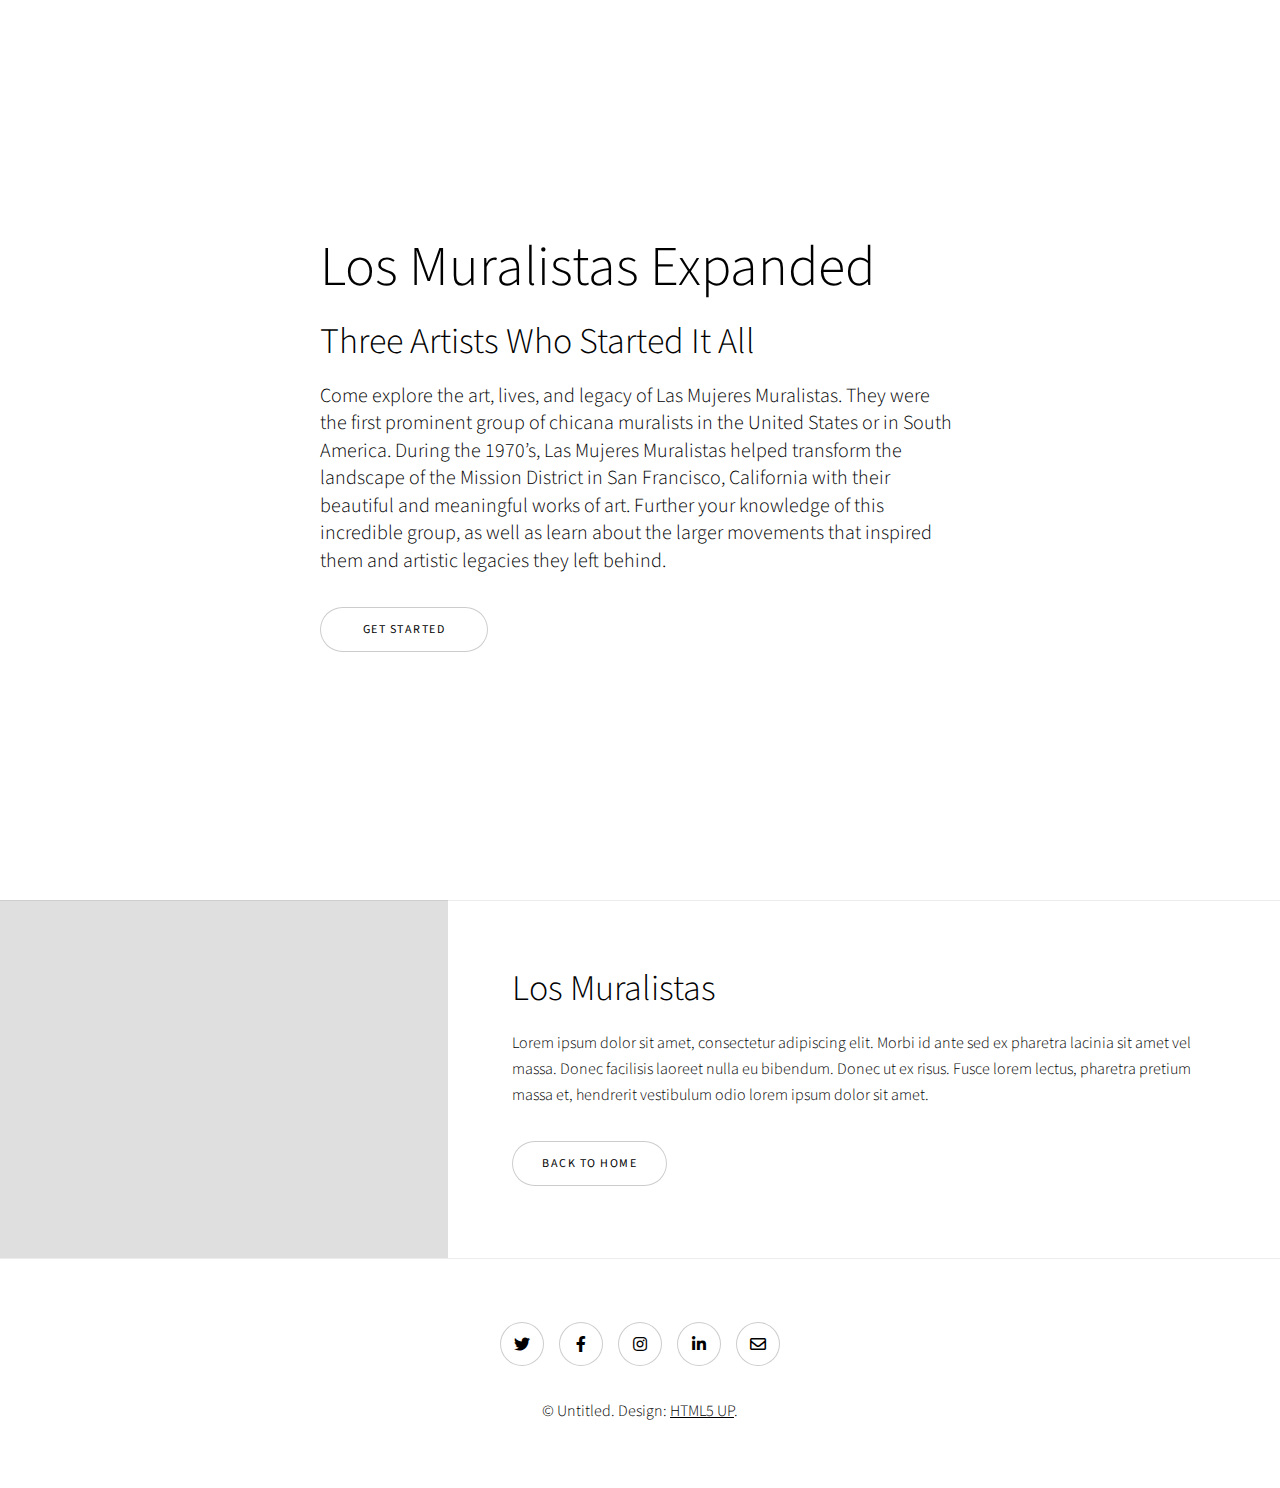
==== LosMuralistas.html @ b564db03 "Add files via upload" ====
<!DOCTYPE HTML>
<!--
	Story by HTML5 UP
	html5up.net | @ajlkn
	Free for personal and commercial use under the CCA 3.0 license (html5up.net/license)
-->
<html>
	<head>
		<title>The Forgotten Journey</title>
		<meta charset="utf-8" />
		<meta name="viewport" content="width=device-width, initial-scale=1, user-scalable=no" />
		<link rel="stylesheet" href="assets/css/main.css" />
		<noscript><link rel="stylesheet" href="assets/css/noscript.css" /></noscript>
	</head>
	<body class="is-preload">

		<!-- Wrapper -->
			<div id="wrapper" class="divided">

				<!-- One -->
					<section class="banner style1 orient-left content-align-left image-position-right fullscreen onload-image-fade-in onload-content-fade-right">
						<div class="content">
							<h1>Los Muralistas Expanded</h1>
							<h2>Three Artists Who Started It All<h2>
							<p class="major">Come  explore  the  art,  lives,  and  legacy  of  Las  Mujeres  Muralistas.  They  were  the  first  prominent  group  of  chicana  muralists  in  the  United  States  or  in  South  America.  During  the  1970’s,  Las  Mujeres  Muralistas helped  transform  the  landscape  of  the  Mission  District  in  San  Francisco,  California  with  their  beautiful  and  meaningful  works  of  art.  Further your knowledge of this incredible group, as well as learn about the larger movements that inspired them and artistic legacies they left behind.</p>
							 <!--<a href="https://html5up.net">HTML5 UP</a> and released for free under the <a href="https://html5up.net/license">Creative Commons</a>.</p> -->
							<ul class="actions stacked">
								<li><a href="#first" class="button big wide smooth-scroll-middle">Get Started</a></li>
							</ul>
						</div>
						<!-- One 
						<div class="image">
							<img src="images/Mural_1.jpg" alt="" />
						</div> -->
					</section>

				<!-- Two -->
					<section class="spotlight style1 orient-right content-align-left image-position-center onscroll-image-fade-in" id="first">
						<div class="content">
							<h2>Los Muralistas</h2>
							<p>Lorem ipsum dolor sit amet, consectetur adipiscing elit. Morbi id ante sed ex pharetra lacinia sit amet vel massa. Donec facilisis laoreet nulla eu bibendum. Donec ut ex risus. Fusce lorem lectus, pharetra pretium massa et, hendrerit vestibulum odio lorem ipsum dolor sit amet.</p>
							<ul class="actions stacked">
								<li><a href="index.html" class="button">Back to Home</a></li>
							</ul>
						</div>
						<div class="image">
							<img src="images/artists.jpg" alt="" />
						</div>
					</section>

				

				<!-- Footer -->
					<footer class="wrapper style1 align-center">
						<div class="inner">
							<ul class="icons">
								<li><a href="#" class="icon brands style2 fa-twitter"><span class="label">Twitter</span></a></li>
								<li><a href="#" class="icon brands style2 fa-facebook-f"><span class="label">Facebook</span></a></li>
								<li><a href="#" class="icon brands style2 fa-instagram"><span class="label">Instagram</span></a></li>
								<li><a href="#" class="icon brands style2 fa-linkedin-in"><span class="label">LinkedIn</span></a></li>
								<li><a href="#" class="icon style2 fa-envelope"><span class="label">Email</span></a></li>
							</ul>
							<p>&copy; Untitled. Design: <a href="https://html5up.net">HTML5 UP</a>.</p>
						</div>
					</footer>

			</div>

		<!-- Scripts -->
			<script src="assets/js/jquery.min.js"></script>
			<script src="assets/js/jquery.scrollex.min.js"></script>
			<script src="assets/js/jquery.scrolly.min.js"></script>
			<script src="assets/js/browser.min.js"></script>
			<script src="assets/js/breakpoints.min.js"></script>
			<script src="assets/js/util.js"></script>
			<script src="assets/js/main.js"></script>

	</body>
</html>
---- assets/css/main.css ----
@import url(fontawesome-all.min.css);
@import url("https://fonts.googleapis.com/css?family=Source+Sans+Pro:300,300i,400,400i");

/*
	Story by HTML5 UP
	html5up.net | @ajlkn
	Free for personal and commercial use under the CCA 3.0 license (html5up.net/license)
*/

html, body, div, span, applet, object,
iframe, h1, h2, h3, h4, h5, h6, p, blockquote,
pre, a, abbr, acronym, address, big, cite,
code, del, dfn, em, img, ins, kbd, q, s, samp,
small, strike, strong, sub, sup, tt, var, b,
u, i, center, dl, dt, dd, ol, ul, li, fieldset,
form, label, legend, table, caption, tbody,
tfoot, thead, tr, th, td, article, aside,
canvas, details, embed, figure, figcaption,
footer, header, hgroup, menu, nav, output, ruby,
section, summary, time, mark, audio, video {
	margin: 0;
	padding: 0;
	border: 0;
	font-size: 100%;
	font: inherit;
	vertical-align: baseline;}

article, aside, details, figcaption, figure,
footer, header, hgroup, menu, nav, section {
	display: block;}

body {
	line-height: 1;
}

ol, ul {
	list-style: none;
}

blockquote, q {
	quotes: none;
}

	blockquote:before, blockquote:after, q:before, q:after {
		content: '';
		content: none;
	}

table {
	border-collapse: collapse;
	border-spacing: 0;
}

body {
	-webkit-text-size-adjust: none;
}

mark {
	background-color: transparent;
	color: inherit;
}

input::-moz-focus-inner {
	border: 0;
	padding: 0;
}

input, select, textarea {
	-moz-appearance: none;
	-webkit-appearance: none;
	-ms-appearance: none;
	appearance: none;
}

/* Basic */

	@-ms-viewport {
		width: device-width;
	}

	body {
		-ms-overflow-style: scrollbar;
	}

	@media screen and (max-width: 480px) {

		html, body {
			min-width: 320px;
		}

	}

	html {
		box-sizing: border-box;
	}

	*, *:before, *:after {
		box-sizing: inherit;
	}

	body {
		background: #ffffff;
	}

		body.is-preload *, body.is-preload *:before, body.is-preload *:after {
			-moz-animation: none !important;
			-webkit-animation: none !important;
			-ms-animation: none !important;
			animation: none !important;
			-moz-transition: none !important;
			-webkit-transition: none !important;
			-ms-transition: none !important;
			transition: none !important;
		}

/* Type */

	html {
		font-size: 18pt;
	}

		@media screen and (max-width: 1680px) {

			html {
				font-size: 14pt;
			}

		}

		@media screen and (max-width: 1280px) {

			html {
				font-size: 12pt;
			}

		}

		@media screen and (max-width: 736px) {

			html {
				font-size: 11pt;
			}

		}

		@media screen and (max-width: 360px) {

			html {
				font-size: 10pt;
			}

		}

	body {
		background-color: #ffffff;
		color: #000000;
	}

	body, input, select, textarea {
		font-family: "Source Sans Pro", Helvetica, sans-serif;
		font-size: 1rem;
		font-weight: 300;
		line-height: 1.65;
	}

	a {
		-moz-transition: color 0.2s ease-in-out;
		-webkit-transition: color 0.2s ease-in-out;
		-ms-transition: color 0.2s ease-in-out;
		transition: color 0.2s ease-in-out;
		text-decoration: underline;
	}

		a:hover {
			text-decoration: none;
		}

	strong, b {
		font-weight: 400;
	}

	em, i {
		font-style: italic;
	}

	p {
		margin: 0 0 2rem 0;
	}

		p.major {
			font-size: 1.25rem;
		}

	h1, h2, h3, h4, h5, h6 {
		font-weight: 300;
		line-height: 1.375;
		letter-spacing: 0.0em;
		margin: 0 0 1rem 0;
	}

		h1 a, h2 a, h3 a, h4 a, h5 a, h6 a {
			color: inherit;
			text-decoration: none;
		}

	h1 {
		font-size: 3.5rem;
		line-height: 1.2;
	}

	h2 {
		font-size: 2.25rem;
	}

	h3 {
		font-size: 1.5rem;
	}

	h4 {
		font-size: 1.1rem;
	}

	h5 {
		font-size: 0.9rem;
	}

	h6 {
		font-size: 0.7rem;
	}

	sub {
		font-size: 0.8rem;
		position: relative;
		top: 0.5rem;
	}

	sup {
		font-size: 0.8rem;
		position: relative;
		top: -0.5rem;
	}

	blockquote {
		border-left: solid 4px;
		font-style: italic;
		margin: 0 0 2rem 0;
		padding: 0.5rem 0 0.5rem 2rem;
	}

	code {
		border-radius: 4px;
		font-family: "Courier New", monospace;
		font-size: 0.9em;
		margin: 0 0.25rem;
		padding: 0.25rem 0.325rem;
	}

	pre {
		-webkit-overflow-scrolling: touch;
		font-family: "Courier New", monospace;
		font-size: 0.9em;
		margin: 0 0 2rem 0;
	}

		pre code {
			display: block;
			line-height: 1.5;
			padding: 0.75rem 1rem;
			overflow-x: auto;
		}

	hr {
		border: 0;
		border-bottom: solid 1px;
		margin: 2.5rem 0;
	}

		hr.major {
			margin: 3.5rem 0;
		}

	.align-left {
		text-align: left;
	}

	.align-center {
		text-align: center;
	}

	.align-right {
		text-align: right;
	}

	@media screen and (max-width: 736px) {

		p.major {
			font-size: 1.1rem;
		}

		h1 {
			font-size: 2.5rem;
		}

		h2 {
			font-size: 2rem;
		}

		h3 {
			font-size: 1.25rem;
		}

		h4 {
			font-size: 1rem;
		}

	}

	input, select, textarea {
		color: #000000;
	}

	a {
		color: #000000;
	}

		a:hover {
			color: #47D3E5;
		}

	strong, b {
		color: #000000;
	}

	h1, h2, h3, h4, h5, h6 {
		color: #000000;
	}

	blockquote {
		border-left-color: rgba(0, 0, 0, 0.2);
	}

	code {
		background: rgba(0, 0, 0, 0.05);
		border-color: rgba(0, 0, 0, 0.2);
	}

	hr {
		border-bottom-color: rgba(0, 0, 0, 0.2);
	}

/* Row */

	.row {
		display: flex;
		flex-wrap: wrap;
		box-sizing: border-box;
		align-items: stretch;
	}

		.row > * {
			box-sizing: border-box;
		}

		.row.gtr-uniform > * > :last-child {
			margin-bottom: 0;
		}

		.row.aln-left {
			justify-content: flex-start;
		}

		.row.aln-center {
			justify-content: center;
		}

		.row.aln-right {
			justify-content: flex-end;
		}

		.row.aln-top {
			align-items: flex-start;
		}

		.row.aln-middle {
			align-items: center;
		}

		.row.aln-bottom {
			align-items: flex-end;
		}

		.row > .imp {
			order: -1;
		}

		.row > .col-1 {
			width: 8.33333%;
		}

		.row > .off-1 {
			margin-left: 8.33333%;
		}

		.row > .col-2 {
			width: 16.66667%;
		}

		.row > .off-2 {
			margin-left: 16.66667%;
		}

		.row > .col-3 {
			width: 25%;
		}

		.row > .off-3 {
			margin-left: 25%;
		}

		.row > .col-4 {
			width: 33.33333%;
		}

		.row > .off-4 {
			margin-left: 33.33333%;
		}

		.row > .col-5 {
			width: 41.66667%;
		}

		.row > .off-5 {
			margin-left: 41.66667%;
		}

		.row > .col-6 {
			width: 50%;
		}

		.row > .off-6 {
			margin-left: 50%;
		}

		.row > .col-7 {
			width: 58.33333%;
		}

		.row > .off-7 {
			margin-left: 58.33333%;
		}

		.row > .col-8 {
			width: 66.66667%;
		}

		.row > .off-8 {
			margin-left: 66.66667%;
		}

		.row > .col-9 {
			width: 75%;
		}

		.row > .off-9 {
			margin-left: 75%;
		}

		.row > .col-10 {
			width: 83.33333%;
		}

		.row > .off-10 {
			margin-left: 83.33333%;
		}

		.row > .col-11 {
			width: 91.66667%;
		}

		.row > .off-11 {
			margin-left: 91.66667%;
		}

		.row > .col-12 {
			width: 100%;
		}

		.row > .off-12 {
			margin-left: 100%;
		}

		.row.gtr-0 {
			margin-top: 0;
			margin-left: 0rem;
		}

			.row.gtr-0 > * {
				padding: 0 0 0 0rem;
			}

			.row.gtr-0.gtr-uniform {
				margin-top: 0rem;
			}

				.row.gtr-0.gtr-uniform > * {
					padding-top: 0rem;
				}

		.row.gtr-25 {
			margin-top: 0;
			margin-left: -0.5rem;
		}

			.row.gtr-25 > * {
				padding: 0 0 0 0.5rem;
			}

			.row.gtr-25.gtr-uniform {
				margin-top: -0.5rem;
			}

				.row.gtr-25.gtr-uniform > * {
					padding-top: 0.5rem;
				}

		.row.gtr-50 {
			margin-top: 0;
			margin-left: -1rem;
		}

			.row.gtr-50 > * {
				padding: 0 0 0 1rem;
			}

			.row.gtr-50.gtr-uniform {
				margin-top: -1rem;
			}

				.row.gtr-50.gtr-uniform > * {
					padding-top: 1rem;
				}

		.row {
			margin-top: 0;
			margin-left: -2rem;
		}

			.row > * {
				padding: 0 0 0 2rem;
			}

			.row.gtr-uniform {
				margin-top: -2rem;
			}

				.row.gtr-uniform > * {
					padding-top: 2rem;
				}

		.row.gtr-150 {
			margin-top: 0;
			margin-left: -3rem;
		}

			.row.gtr-150 > * {
				padding: 0 0 0 3rem;
			}

			.row.gtr-150.gtr-uniform {
				margin-top: -3rem;
			}

				.row.gtr-150.gtr-uniform > * {
					padding-top: 3rem;
				}

		.row.gtr-200 {
			margin-top: 0;
			margin-left: -4rem;
		}

			.row.gtr-200 > * {
				padding: 0 0 0 4rem;
			}

			.row.gtr-200.gtr-uniform {
				margin-top: -4rem;
			}

				.row.gtr-200.gtr-uniform > * {
					padding-top: 4rem;
				}

		@media screen and (max-width: 1680px) {

			.row {
				display: flex;
				flex-wrap: wrap;
				box-sizing: border-box;
				align-items: stretch;
			}

				.row > * {
					box-sizing: border-box;
				}

				.row.gtr-uniform > * > :last-child {
					margin-bottom: 0;
				}

				.row.aln-left {
					justify-content: flex-start;
				}

				.row.aln-center {
					justify-content: center;
				}

				.row.aln-right {
					justify-content: flex-end;
				}

				.row.aln-top {
					align-items: flex-start;
				}

				.row.aln-middle {
					align-items: center;
				}

				.row.aln-bottom {
					align-items: flex-end;
				}

				.row > .imp-xlarge {
					order: -1;
				}

				.row > .col-1-xlarge {
					width: 8.33333%;
				}

				.row > .off-1-xlarge {
					margin-left: 8.33333%;
				}

				.row > .col-2-xlarge {
					width: 16.66667%;
				}

				.row > .off-2-xlarge {
					margin-left: 16.66667%;
				}

				.row > .col-3-xlarge {
					width: 25%;
				}

				.row > .off-3-xlarge {
					margin-left: 25%;
				}

				.row > .col-4-xlarge {
					width: 33.33333%;
				}

				.row > .off-4-xlarge {
					margin-left: 33.33333%;
				}

				.row > .col-5-xlarge {
					width: 41.66667%;
				}

				.row > .off-5-xlarge {
					margin-left: 41.66667%;
				}

				.row > .col-6-xlarge {
					width: 50%;
				}

				.row > .off-6-xlarge {
					margin-left: 50%;
				}

				.row > .col-7-xlarge {
					width: 58.33333%;
				}

				.row > .off-7-xlarge {
					margin-left: 58.33333%;
				}

				.row > .col-8-xlarge {
					width: 66.66667%;
				}

				.row > .off-8-xlarge {
					margin-left: 66.66667%;
				}

				.row > .col-9-xlarge {
					width: 75%;
				}

				.row > .off-9-xlarge {
					margin-left: 75%;
				}

				.row > .col-10-xlarge {
					width: 83.33333%;
				}

				.row > .off-10-xlarge {
					margin-left: 83.33333%;
				}

				.row > .col-11-xlarge {
					width: 91.66667%;
				}

				.row > .off-11-xlarge {
					margin-left: 91.66667%;
				}

				.row > .col-12-xlarge {
					width: 100%;
				}

				.row > .off-12-xlarge {
					margin-left: 100%;
				}

				.row.gtr-0 {
					margin-top: 0;
					margin-left: 0rem;
				}

					.row.gtr-0 > * {
						padding: 0 0 0 0rem;
					}

					.row.gtr-0.gtr-uniform {
						margin-top: 0rem;
					}

						.row.gtr-0.gtr-uniform > * {
							padding-top: 0rem;
						}

				.row.gtr-25 {
					margin-top: 0;
					margin-left: -0.5rem;
				}

					.row.gtr-25 > * {
						padding: 0 0 0 0.5rem;
					}

					.row.gtr-25.gtr-uniform {
						margin-top: -0.5rem;
					}

						.row.gtr-25.gtr-uniform > * {
							padding-top: 0.5rem;
						}

				.row.gtr-50 {
					margin-top: 0;
					margin-left: -1rem;
				}

					.row.gtr-50 > * {
						padding: 0 0 0 1rem;
					}

					.row.gtr-50.gtr-uniform {
						margin-top: -1rem;
					}

						.row.gtr-50.gtr-uniform > * {
							padding-top: 1rem;
						}

				.row {
					margin-top: 0;
					margin-left: -2rem;
				}

					.row > * {
						padding: 0 0 0 2rem;
					}

					.row.gtr-uniform {
						margin-top: -2rem;
					}

						.row.gtr-uniform > * {
							padding-top: 2rem;
						}

				.row.gtr-150 {
					margin-top: 0;
					margin-left: -3rem;
				}

					.row.gtr-150 > * {
						padding: 0 0 0 3rem;
					}

					.row.gtr-150.gtr-uniform {
						margin-top: -3rem;
					}

						.row.gtr-150.gtr-uniform > * {
							padding-top: 3rem;
						}

				.row.gtr-200 {
					margin-top: 0;
					margin-left: -4rem;
				}

					.row.gtr-200 > * {
						padding: 0 0 0 4rem;
					}

					.row.gtr-200.gtr-uniform {
						margin-top: -4rem;
					}

						.row.gtr-200.gtr-uniform > * {
							padding-top: 4rem;
						}

		}

		@media screen and (max-width: 1280px) {

			.row {
				display: flex;
				flex-wrap: wrap;
				box-sizing: border-box;
				align-items: stretch;
			}

				.row > * {
					box-sizing: border-box;
				}

				.row.gtr-uniform > * > :last-child {
					margin-bottom: 0;
				}

				.row.aln-left {
					justify-content: flex-start;
				}

				.row.aln-center {
					justify-content: center;
				}

				.row.aln-right {
					justify-content: flex-end;
				}

				.row.aln-top {
					align-items: flex-start;
				}

				.row.aln-middle {
					align-items: center;
				}

				.row.aln-bottom {
					align-items: flex-end;
				}

				.row > .imp-large {
					order: -1;
				}

				.row > .col-1-large {
					width: 8.33333%;
				}

				.row > .off-1-large {
					margin-left: 8.33333%;
				}

				.row > .col-2-large {
					width: 16.66667%;
				}

				.row > .off-2-large {
					margin-left: 16.66667%;
				}

				.row > .col-3-large {
					width: 25%;
				}

				.row > .off-3-large {
					margin-left: 25%;
				}

				.row > .col-4-large {
					width: 33.33333%;
				}

				.row > .off-4-large {
					margin-left: 33.33333%;
				}

				.row > .col-5-large {
					width: 41.66667%;
				}

				.row > .off-5-large {
					margin-left: 41.66667%;
				}

				.row > .col-6-large {
					width: 50%;
				}

				.row > .off-6-large {
					margin-left: 50%;
				}

				.row > .col-7-large {
					width: 58.33333%;
				}

				.row > .off-7-large {
					margin-left: 58.33333%;
				}

				.row > .col-8-large {
					width: 66.66667%;
				}

				.row > .off-8-large {
					margin-left: 66.66667%;
				}

				.row > .col-9-large {
					width: 75%;
				}

				.row > .off-9-large {
					margin-left: 75%;
				}

				.row > .col-10-large {
					width: 83.33333%;
				}

				.row > .off-10-large {
					margin-left: 83.33333%;
				}

				.row > .col-11-large {
					width: 91.66667%;
				}

				.row > .off-11-large {
					margin-left: 91.66667%;
				}

				.row > .col-12-large {
					width: 100%;
				}

				.row > .off-12-large {
					margin-left: 100%;
				}

				.row.gtr-0 {
					margin-top: 0;
					margin-left: 0rem;
				}

					.row.gtr-0 > * {
						padding: 0 0 0 0rem;
					}

					.row.gtr-0.gtr-uniform {
						margin-top: 0rem;
					}

						.row.gtr-0.gtr-uniform > * {
							padding-top: 0rem;
						}

				.row.gtr-25 {
					margin-top: 0;
					margin-left: -0.5rem;
				}

					.row.gtr-25 > * {
						padding: 0 0 0 0.5rem;
					}

					.row.gtr-25.gtr-uniform {
						margin-top: -0.5rem;
					}

						.row.gtr-25.gtr-uniform > * {
							padding-top: 0.5rem;
						}

				.row.gtr-50 {
					margin-top: 0;
					margin-left: -1rem;
				}

					.row.gtr-50 > * {
						padding: 0 0 0 1rem;
					}

					.row.gtr-50.gtr-uniform {
						margin-top: -1rem;
					}

						.row.gtr-50.gtr-uniform > * {
							padding-top: 1rem;
						}

				.row {
					margin-top: 0;
					margin-left: -2rem;
				}

					.row > * {
						padding: 0 0 0 2rem;
					}

					.row.gtr-uniform {
						margin-top: -2rem;
					}

						.row.gtr-uniform > * {
							padding-top: 2rem;
						}

				.row.gtr-150 {
					margin-top: 0;
					margin-left: -3rem;
				}

					.row.gtr-150 > * {
						padding: 0 0 0 3rem;
					}

					.row.gtr-150.gtr-uniform {
						margin-top: -3rem;
					}

						.row.gtr-150.gtr-uniform > * {
							padding-top: 3rem;
						}

				.row.gtr-200 {
					margin-top: 0;
					margin-left: -4rem;
				}

					.row.gtr-200 > * {
						padding: 0 0 0 4rem;
					}

					.row.gtr-200.gtr-uniform {
						margin-top: -4rem;
					}

						.row.gtr-200.gtr-uniform > * {
							padding-top: 4rem;
						}

		}

		@media screen and (max-width: 980px) {

			.row {
				display: flex;
				flex-wrap: wrap;
				box-sizing: border-box;
				align-items: stretch;
			}

				.row > * {
					box-sizing: border-box;
				}

				.row.gtr-uniform > * > :last-child {
					margin-bottom: 0;
				}

				.row.aln-left {
					justify-content: flex-start;
				}

				.row.aln-center {
					justify-content: center;
				}

				.row.aln-right {
					justify-content: flex-end;
				}

				.row.aln-top {
					align-items: flex-start;
				}

				.row.aln-middle {
					align-items: center;
				}

				.row.aln-bottom {
					align-items: flex-end;
				}

				.row > .imp-medium {
					order: -1;
				}

				.row > .col-1-medium {
					width: 8.33333%;
				}

				.row > .off-1-medium {
					margin-left: 8.33333%;
				}

				.row > .col-2-medium {
					width: 16.66667%;
				}

				.row > .off-2-medium {
					margin-left: 16.66667%;
				}

				.row > .col-3-medium {
					width: 25%;
				}

				.row > .off-3-medium {
					margin-left: 25%;
				}

				.row > .col-4-medium {
					width: 33.33333%;
				}

				.row > .off-4-medium {
					margin-left: 33.33333%;
				}

				.row > .col-5-medium {
					width: 41.66667%;
				}

				.row > .off-5-medium {
					margin-left: 41.66667%;
				}

				.row > .col-6-medium {
					width: 50%;
				}

				.row > .off-6-medium {
					margin-left: 50%;
				}

				.row > .col-7-medium {
					width: 58.33333%;
				}

				.row > .off-7-medium {
					margin-left: 58.33333%;
				}

				.row > .col-8-medium {
					width: 66.66667%;
				}

				.row > .off-8-medium {
					margin-left: 66.66667%;
				}

				.row > .col-9-medium {
					width: 75%;
				}

				.row > .off-9-medium {
					margin-left: 75%;
				}

				.row > .col-10-medium {
					width: 83.33333%;
				}

				.row > .off-10-medium {
					margin-left: 83.33333%;
				}

				.row > .col-11-medium {
					width: 91.66667%;
				}

				.row > .off-11-medium {
					margin-left: 91.66667%;
				}

				.row > .col-12-medium {
					width: 100%;
				}

				.row > .off-12-medium {
					margin-left: 100%;
				}

				.row.gtr-0 {
					margin-top: 0;
					margin-left: 0rem;
				}

					.row.gtr-0 > * {
						padding: 0 0 0 0rem;
					}

					.row.gtr-0.gtr-uniform {
						margin-top: 0rem;
					}

						.row.gtr-0.gtr-uniform > * {
							padding-top: 0rem;
						}

				.row.gtr-25 {
					margin-top: 0;
					margin-left: -0.5rem;
				}

					.row.gtr-25 > * {
						padding: 0 0 0 0.5rem;
					}

					.row.gtr-25.gtr-uniform {
						margin-top: -0.5rem;
					}

						.row.gtr-25.gtr-uniform > * {
							padding-top: 0.5rem;
						}

				.row.gtr-50 {
					margin-top: 0;
					margin-left: -1rem;
				}

					.row.gtr-50 > * {
						padding: 0 0 0 1rem;
					}

					.row.gtr-50.gtr-uniform {
						margin-top: -1rem;
					}

						.row.gtr-50.gtr-uniform > * {
							padding-top: 1rem;
						}

				.row {
					margin-top: 0;
					margin-left: -2rem;
				}

					.row > * {
						padding: 0 0 0 2rem;
					}

					.row.gtr-uniform {
						margin-top: -2rem;
					}

						.row.gtr-uniform > * {
							padding-top: 2rem;
						}

				.row.gtr-150 {
					margin-top: 0;
					margin-left: -3rem;
				}

					.row.gtr-150 > * {
						padding: 0 0 0 3rem;
					}

					.row.gtr-150.gtr-uniform {
						margin-top: -3rem;
					}

						.row.gtr-150.gtr-uniform > * {
							padding-top: 3rem;
						}

				.row.gtr-200 {
					margin-top: 0;
					margin-left: -4rem;
				}

					.row.gtr-200 > * {
						padding: 0 0 0 4rem;
					}

					.row.gtr-200.gtr-uniform {
						margin-top: -4rem;
					}

						.row.gtr-200.gtr-uniform > * {
							padding-top: 4rem;
						}

		}

		@media screen and (max-width: 736px) {

			.row {
				display: flex;
				flex-wrap: wrap;
				box-sizing: border-box;
				align-items: stretch;
			}

				.row > * {
					box-sizing: border-box;
				}

				.row.gtr-uniform > * > :last-child {
					margin-bottom: 0;
				}

				.row.aln-left {
					justify-content: flex-start;
				}

				.row.aln-center {
					justify-content: center;
				}

				.row.aln-right {
					justify-content: flex-end;
				}

				.row.aln-top {
					align-items: flex-start;
				}

				.row.aln-middle {
					align-items: center;
				}

				.row.aln-bottom {
					align-items: flex-end;
				}

				.row > .imp-small {
					order: -1;
				}

				.row > .col-1-small {
					width: 8.33333%;
				}

				.row > .off-1-small {
					margin-left: 8.33333%;
				}

				.row > .col-2-small {
					width: 16.66667%;
				}

				.row > .off-2-small {
					margin-left: 16.66667%;
				}

				.row > .col-3-small {
					width: 25%;
				}

				.row > .off-3-small {
					margin-left: 25%;
				}

				.row > .col-4-small {
					width: 33.33333%;
				}

				.row > .off-4-small {
					margin-left: 33.33333%;
				}

				.row > .col-5-small {
					width: 41.66667%;
				}

				.row > .off-5-small {
					margin-left: 41.66667%;
				}

				.row > .col-6-small {
					width: 50%;
				}

				.row > .off-6-small {
					margin-left: 50%;
				}

				.row > .col-7-small {
					width: 58.33333%;
				}

				.row > .off-7-small {
					margin-left: 58.33333%;
				}

				.row > .col-8-small {
					width: 66.66667%;
				}

				.row > .off-8-small {
					margin-left: 66.66667%;
				}

				.row > .col-9-small {
					width: 75%;
				}

				.row > .off-9-small {
					margin-left: 75%;
				}

				.row > .col-10-small {
					width: 83.33333%;
				}

				.row > .off-10-small {
					margin-left: 83.33333%;
				}

				.row > .col-11-small {
					width: 91.66667%;
				}

				.row > .off-11-small {
					margin-left: 91.66667%;
				}

				.row > .col-12-small {
					width: 100%;
				}

				.row > .off-12-small {
					margin-left: 100%;
				}

				.row.gtr-0 {
					margin-top: 0;
					margin-left: 0rem;
				}

					.row.gtr-0 > * {
						padding: 0 0 0 0rem;
					}

					.row.gtr-0.gtr-uniform {
						margin-top: 0rem;
					}

						.row.gtr-0.gtr-uniform > * {
							padding-top: 0rem;
						}

				.row.gtr-25 {
					margin-top: 0;
					margin-left: -0.5rem;
				}

					.row.gtr-25 > * {
						padding: 0 0 0 0.5rem;
					}

					.row.gtr-25.gtr-uniform {
						margin-top: -0.5rem;
					}

						.row.gtr-25.gtr-uniform > * {
							padding-top: 0.5rem;
						}

				.row.gtr-50 {
					margin-top: 0;
					margin-left: -1rem;
				}

					.row.gtr-50 > * {
						padding: 0 0 0 1rem;
					}

					.row.gtr-50.gtr-uniform {
						margin-top: -1rem;
					}

						.row.gtr-50.gtr-uniform > * {
							padding-top: 1rem;
						}

				.row {
					margin-top: 0;
					margin-left: -2rem;
				}

					.row > * {
						padding: 0 0 0 2rem;
					}

					.row.gtr-uniform {
						margin-top: -2rem;
					}

						.row.gtr-uniform > * {
							padding-top: 2rem;
						}

				.row.gtr-150 {
					margin-top: 0;
					margin-left: -3rem;
				}

					.row.gtr-150 > * {
						padding: 0 0 0 3rem;
					}

					.row.gtr-150.gtr-uniform {
						margin-top: -3rem;
					}

						.row.gtr-150.gtr-uniform > * {
							padding-top: 3rem;
						}

				.row.gtr-200 {
					margin-top: 0;
					margin-left: -4rem;
				}

					.row.gtr-200 > * {
						padding: 0 0 0 4rem;
					}

					.row.gtr-200.gtr-uniform {
						margin-top: -4rem;
					}

						.row.gtr-200.gtr-uniform > * {
							padding-top: 4rem;
						}

		}

		@media screen and (max-width: 480px) {

			.row {
				display: flex;
				flex-wrap: wrap;
				box-sizing: border-box;
				align-items: stretch;
			}

				.row > * {
					box-sizing: border-box;
				}

				.row.gtr-uniform > * > :last-child {
					margin-bottom: 0;
				}

				.row.aln-left {
					justify-content: flex-start;
				}

				.row.aln-center {
					justify-content: center;
				}

				.row.aln-right {
					justify-content: flex-end;
				}

				.row.aln-top {
					align-items: flex-start;
				}

				.row.aln-middle {
					align-items: center;
				}

				.row.aln-bottom {
					align-items: flex-end;
				}

				.row > .imp-xsmall {
					order: -1;
				}

				.row > .col-1-xsmall {
					width: 8.33333%;
				}

				.row > .off-1-xsmall {
					margin-left: 8.33333%;
				}

				.row > .col-2-xsmall {
					width: 16.66667%;
				}

				.row > .off-2-xsmall {
					margin-left: 16.66667%;
				}

				.row > .col-3-xsmall {
					width: 25%;
				}

				.row > .off-3-xsmall {
					margin-left: 25%;
				}

				.row > .col-4-xsmall {
					width: 33.33333%;
				}

				.row > .off-4-xsmall {
					margin-left: 33.33333%;
				}

				.row > .col-5-xsmall {
					width: 41.66667%;
				}

				.row > .off-5-xsmall {
					margin-left: 41.66667%;
				}

				.row > .col-6-xsmall {
					width: 50%;
				}

				.row > .off-6-xsmall {
					margin-left: 50%;
				}

				.row > .col-7-xsmall {
					width: 58.33333%;
				}

				.row > .off-7-xsmall {
					margin-left: 58.33333%;
				}

				.row > .col-8-xsmall {
					width: 66.66667%;
				}

				.row > .off-8-xsmall {
					margin-left: 66.66667%;
				}

				.row > .col-9-xsmall {
					width: 75%;
				}

				.row > .off-9-xsmall {
					margin-left: 75%;
				}

				.row > .col-10-xsmall {
					width: 83.33333%;
				}

				.row > .off-10-xsmall {
					margin-left: 83.33333%;
				}

				.row > .col-11-xsmall {
					width: 91.66667%;
				}

				.row > .off-11-xsmall {
					margin-left: 91.66667%;
				}

				.row > .col-12-xsmall {
					width: 100%;
				}

				.row > .off-12-xsmall {
					margin-left: 100%;
				}

				.row.gtr-0 {
					margin-top: 0;
					margin-left: 0rem;
				}

					.row.gtr-0 > * {
						padding: 0 0 0 0rem;
					}

					.row.gtr-0.gtr-uniform {
						margin-top: 0rem;
					}

						.row.gtr-0.gtr-uniform > * {
							padding-top: 0rem;
						}

				.row.gtr-25 {
					margin-top: 0;
					margin-left: -0.5rem;
				}

					.row.gtr-25 > * {
						padding: 0 0 0 0.5rem;
					}

					.row.gtr-25.gtr-uniform {
						margin-top: -0.5rem;
					}

						.row.gtr-25.gtr-uniform > * {
							padding-top: 0.5rem;
						}

				.row.gtr-50 {
					margin-top: 0;
					margin-left: -1rem;
				}

					.row.gtr-50 > * {
						padding: 0 0 0 1rem;
					}

					.row.gtr-50.gtr-uniform {
						margin-top: -1rem;
					}

						.row.gtr-50.gtr-uniform > * {
							padding-top: 1rem;
						}

				.row {
					margin-top: 0;
					margin-left: -2rem;
				}

					.row > * {
						padding: 0 0 0 2rem;
					}

					.row.gtr-uniform {
						margin-top: -2rem;
					}

						.row.gtr-uniform > * {
							padding-top: 2rem;
						}

				.row.gtr-150 {
					margin-top: 0;
					margin-left: -3rem;
				}

					.row.gtr-150 > * {
						padding: 0 0 0 3rem;
					}

					.row.gtr-150.gtr-uniform {
						margin-top: -3rem;
					}

						.row.gtr-150.gtr-uniform > * {
							padding-top: 3rem;
						}

				.row.gtr-200 {
					margin-top: 0;
					margin-left: -4rem;
				}

					.row.gtr-200 > * {
						padding: 0 0 0 4rem;
					}

					.row.gtr-200.gtr-uniform {
						margin-top: -4rem;
					}

						.row.gtr-200.gtr-uniform > * {
							padding-top: 4rem;
						}

		}

		@media screen and (max-width: 360px) {

			.row {
				display: flex;
				flex-wrap: wrap;
				box-sizing: border-box;
				align-items: stretch;
			}

				.row > * {
					box-sizing: border-box;
				}

				.row.gtr-uniform > * > :last-child {
					margin-bottom: 0;
				}

				.row.aln-left {
					justify-content: flex-start;
				}

				.row.aln-center {
					justify-content: center;
				}

				.row.aln-right {
					justify-content: flex-end;
				}

				.row.aln-top {
					align-items: flex-start;
				}

				.row.aln-middle {
					align-items: center;
				}

				.row.aln-bottom {
					align-items: flex-end;
				}

				.row > .imp-xxsmall {
					order: -1;
				}

				.row > .col-1-xxsmall {
					width: 8.33333%;
				}

				.row > .off-1-xxsmall {
					margin-left: 8.33333%;
				}

				.row > .col-2-xxsmall {
					width: 16.66667%;
				}

				.row > .off-2-xxsmall {
					margin-left: 16.66667%;
				}

				.row > .col-3-xxsmall {
					width: 25%;
				}

				.row > .off-3-xxsmall {
					margin-left: 25%;
				}

				.row > .col-4-xxsmall {
					width: 33.33333%;
				}

				.row > .off-4-xxsmall {
					margin-left: 33.33333%;
				}

				.row > .col-5-xxsmall {
					width: 41.66667%;
				}

				.row > .off-5-xxsmall {
					margin-left: 41.66667%;
				}

				.row > .col-6-xxsmall {
					width: 50%;
				}

				.row > .off-6-xxsmall {
					margin-left: 50%;
				}

				.row > .col-7-xxsmall {
					width: 58.33333%;
				}

				.row > .off-7-xxsmall {
					margin-left: 58.33333%;
				}

				.row > .col-8-xxsmall {
					width: 66.66667%;
				}

				.row > .off-8-xxsmall {
					margin-left: 66.66667%;
				}

				.row > .col-9-xxsmall {
					width: 75%;
				}

				.row > .off-9-xxsmall {
					margin-left: 75%;
				}

				.row > .col-10-xxsmall {
					width: 83.33333%;
				}

				.row > .off-10-xxsmall {
					margin-left: 83.33333%;
				}

				.row > .col-11-xxsmall {
					width: 91.66667%;
				}

				.row > .off-11-xxsmall {
					margin-left: 91.66667%;
				}

				.row > .col-12-xxsmall {
					width: 100%;
				}

				.row > .off-12-xxsmall {
					margin-left: 100%;
				}

				.row.gtr-0 {
					margin-top: 0;
					margin-left: 0rem;
				}

					.row.gtr-0 > * {
						padding: 0 0 0 0rem;
					}

					.row.gtr-0.gtr-uniform {
						margin-top: 0rem;
					}

						.row.gtr-0.gtr-uniform > * {
							padding-top: 0rem;
						}

				.row.gtr-25 {
					margin-top: 0;
					margin-left: -0.5rem;
				}

					.row.gtr-25 > * {
						padding: 0 0 0 0.5rem;
					}

					.row.gtr-25.gtr-uniform {
						margin-top: -0.5rem;
					}

						.row.gtr-25.gtr-uniform > * {
							padding-top: 0.5rem;
						}

				.row.gtr-50 {
					margin-top: 0;
					margin-left: -1rem;
				}

					.row.gtr-50 > * {
						padding: 0 0 0 1rem;
					}

					.row.gtr-50.gtr-uniform {
						margin-top: -1rem;
					}

						.row.gtr-50.gtr-uniform > * {
							padding-top: 1rem;
						}

				.row {
					margin-top: 0;
					margin-left: -2rem;
				}

					.row > * {
						padding: 0 0 0 2rem;
					}

					.row.gtr-uniform {
						margin-top: -2rem;
					}

						.row.gtr-uniform > * {
							padding-top: 2rem;
						}

				.row.gtr-150 {
					margin-top: 0;
					margin-left: -3rem;
				}

					.row.gtr-150 > * {
						padding: 0 0 0 3rem;
					}

					.row.gtr-150.gtr-uniform {
						margin-top: -3rem;
					}

						.row.gtr-150.gtr-uniform > * {
							padding-top: 3rem;
						}

				.row.gtr-200 {
					margin-top: 0;
					margin-left: -4rem;
				}

					.row.gtr-200 > * {
						padding: 0 0 0 4rem;
					}

					.row.gtr-200.gtr-uniform {
						margin-top: -4rem;
					}

						.row.gtr-200.gtr-uniform > * {
							padding-top: 4rem;
						}

		}

/* Box */

	.box {
		border-radius: 4px;
		border: solid 1px;
		margin-bottom: 2rem;
		padding: 1.5rem;
	}

		.box > :last-child,
		.box > :last-child > :last-child,
		.box > :last-child > :last-child > :last-child {
			margin-bottom: 0;
		}

		.box.alt {
			border: 0;
			border-radius: 0;
			padding: 0;
		}

	.box {
		border-color: rgba(0, 0, 0, 0.2);
	}

/* Button */

	input[type="submit"],
	input[type="reset"],
	input[type="button"],
	button,
	.button {
		-moz-appearance: none;
		-webkit-appearance: none;
		-ms-appearance: none;
		appearance: none;
		-moz-transition: background-color 0.2s ease-in-out, box-shadow 0.2s ease-in-out, color 0.2s ease-in-out;
		-webkit-transition: background-color 0.2s ease-in-out, box-shadow 0.2s ease-in-out, color 0.2s ease-in-out;
		-ms-transition: background-color 0.2s ease-in-out, box-shadow 0.2s ease-in-out, color 0.2s ease-in-out;
		transition: background-color 0.2s ease-in-out, box-shadow 0.2s ease-in-out, color 0.2s ease-in-out;
		border: 0;
		cursor: pointer;
		display: inline-block;
		font-weight: 400;
		letter-spacing: 0.125em;
		text-align: center;
		text-decoration: none;
		text-transform: uppercase;
		white-space: nowrap;
		font-size: 0.75rem;
		max-width: 20rem;
		height: 3.75em;
		line-height: 3.75em;
		border-radius: 3.75em;
		padding: 0 2.5em;
		text-overflow: ellipsis;
		overflow: hidden;
	}

		input[type="submit"].icon:before,
		input[type="reset"].icon:before,
		input[type="button"].icon:before,
		button.icon:before,
		.button.icon:before {
			margin-right: 0.5rem;
		}

		input[type="submit"].fit,
		input[type="reset"].fit,
		input[type="button"].fit,
		button.fit,
		.button.fit {
			width: 100%;
		}

		input[type="submit"].small,
		input[type="reset"].small,
		input[type="button"].small,
		button.small,
		.button.small {
			font-size: 0.6rem;
			height: 3.325em;
			line-height: 3.325em;
			border-radius: 3.325em;
			padding: 0 2em;
		}

		input[type="submit"].large,
		input[type="reset"].large,
		input[type="button"].large,
		button.large,
		.button.large {
			font-size: 0.8rem;
			height: 4em;
			line-height: 4em;
			border-radius: 4em;
			padding: 0 3em;
		}

		input[type="submit"].wide,
		input[type="reset"].wide,
		input[type="button"].wide,
		button.wide,
		.button.wide {
			min-width: 14em;
		}

		input[type="submit"].disabled, input[type="submit"]:disabled,
		input[type="reset"].disabled,
		input[type="reset"]:disabled,
		input[type="button"].disabled,
		input[type="button"]:disabled,
		button.disabled,
		button:disabled,
		.button.disabled,
		.button:disabled {
			pointer-events: none;
			opacity: 0.25;
		}

	input[type="submit"],
	input[type="reset"],
	input[type="button"],
	button,
	.button {
		background-color: transparent;
		box-shadow: inset 0 0 0 1px rgba(0, 0, 0, 0.2);
		color: #000000 !important;
	}

		input[type="submit"]:hover,
		input[type="reset"]:hover,
		input[type="button"]:hover,
		button:hover,
		.button:hover {
			box-shadow: inset 0 0 0 1px #47D3E5;
			color: #47D3E5 !important;
		}

		input[type="submit"]:active,
		input[type="reset"]:active,
		input[type="button"]:active,
		button:active,
		.button:active {
			background-color: rgba(71, 211, 229, 0.2);
			box-shadow: inset 0 0 0 1px #47D3E5;
			color: #47D3E5 !important;
		}

		input[type="submit"].primary,
		input[type="reset"].primary,
		input[type="button"].primary,
		button.primary,
		.button.primary {
			background-color: #000000;
			box-shadow: none;
			color: #ffffff !important;
		}

			input[type="submit"].primary:hover,
			input[type="reset"].primary:hover,
			input[type="button"].primary:hover,
			button.primary:hover,
			.button.primary:hover {
				background-color: #47D3E5;
			}

			input[type="submit"].primary:active,
			input[type="reset"].primary:active,
			input[type="button"].primary:active,
			button.primary:active,
			.button.primary:active {
				background-color: #1ebdd1;
			}

/* Form */

	form {
		margin: 0 0 2rem 0;
	}

		form > :last-child {
			margin-bottom: 0;
		}

		form > .fields {
			display: -moz-flex;
			display: -webkit-flex;
			display: -ms-flex;
			display: flex;
			-moz-flex-wrap: wrap;
			-webkit-flex-wrap: wrap;
			-ms-flex-wrap: wrap;
			flex-wrap: wrap;
			width: calc(100% + 3rem);
			margin: -1.5rem 0 2rem -1.5rem;
		}

			form > .fields > .field {
				-moz-flex-grow: 0;
				-webkit-flex-grow: 0;
				-ms-flex-grow: 0;
				flex-grow: 0;
				-moz-flex-shrink: 0;
				-webkit-flex-shrink: 0;
				-ms-flex-shrink: 0;
				flex-shrink: 0;
				padding: 1.5rem 0 0 1.5rem;
				width: calc(100% - 1.5rem);
			}

				form > .fields > .field.half {
					width: calc(50% - 0.75rem);
				}

				form > .fields > .field.third {
					width: calc(100%/3 - 0.5rem);
				}

				form > .fields > .field.quarter {
					width: calc(25% - 0.375rem);
				}

		@media screen and (max-width: 480px) {

			form > .fields {
				width: calc(100% + 3rem);
				margin: -1.5rem 0 2rem -1.5rem;
			}

				form > .fields > .field {
					padding: 1.5rem 0 0 1.5rem;
					width: calc(100% - 1.5rem);
				}

					form > .fields > .field.half {
						width: calc(100% - 1.5rem);
					}

					form > .fields > .field.third {
						width: calc(100% - 1.5rem);
					}

					form > .fields > .field.quarter {
						width: calc(100% - 1.5rem);
					}

		}

	label {
		display: block;
		font-size: 0.9rem;
		font-weight: 400;
		margin: 0 0 1rem 0;
	}

	input[type="text"],
	input[type="password"],
	input[type="email"],
	input[type="tel"],
	input[type="search"],
	input[type="url"],
	select,
	textarea {
		-moz-appearance: none;
		-webkit-appearance: none;
		-ms-appearance: none;
		appearance: none;
		background-color: transparent;
		border-radius: 4px;
		border: none;
		border: solid 1px;
		color: inherit;
		display: block;
		outline: 0;
		padding: 0 0.825rem;
		text-decoration: none;
		width: 100%;
	}

		input[type="text"]:invalid,
		input[type="password"]:invalid,
		input[type="email"]:invalid,
		input[type="tel"]:invalid,
		input[type="search"]:invalid,
		input[type="url"]:invalid,
		select:invalid,
		textarea:invalid {
			box-shadow: none;
		}

	select {
		background-size: 1.25rem;
		background-repeat: no-repeat;
		background-position: calc(100% - 1rem) center;
		height: 2.75rem;
		padding-right: 2.75rem;
		text-overflow: ellipsis;
	}

		select:focus::-ms-value {
			background-color: transparent;
		}

		select::-ms-expand {
			display: none;
		}

	input[type="text"],
	input[type="password"],
	input[type="email"],
	input[type="tel"],
	input[type="search"],
	input[type="url"],
	select {
		height: 2.75rem;
	}

	textarea {
		padding: 0.75rem 1rem;
	}

	input[type="checkbox"],
	input[type="radio"] {
		-moz-appearance: none;
		-webkit-appearance: none;
		-ms-appearance: none;
		appearance: none;
		display: block;
		float: left;
		margin-right: -2rem;
		opacity: 0;
		width: 1rem;
		z-index: -1;
	}

		input[type="checkbox"] + label,
		input[type="radio"] + label {
			text-decoration: none;
			-moz-user-select: none;
			-webkit-user-select: none;
			-ms-user-select: none;
			user-select: none;
			cursor: pointer;
			display: inline-block;
			font-size: 1rem;
			font-weight: 300;
			padding-left: 2.4rem;
			padding-right: 0.75rem;
			position: relative;
			margin-bottom: 0;
		}

			input[type="checkbox"] + label:before,
			input[type="radio"] + label:before {
				-moz-osx-font-smoothing: grayscale;
				-webkit-font-smoothing: antialiased;
				display: inline-block;
				font-style: normal;
				font-variant: normal;
				text-rendering: auto;
				line-height: 1;
				text-transform: none !important;
				font-family: 'Font Awesome 5 Free';
				font-weight: 900;
			}

			input[type="checkbox"] + label:before,
			input[type="radio"] + label:before {
				border-radius: 4px;
				border: solid 1px;
				content: '';
				display: inline-block;
				font-size: 0.8rem;
				height: 1.65rem;
				left: 0;
				line-height: 1.65rem;
				position: absolute;
				text-align: center;
				top: 0;
				width: 1.65rem;
			}

		input[type="checkbox"]:checked + label:before,
		input[type="radio"]:checked + label:before {
			content: '\f00c';
		}

	input[type="checkbox"] + label:before {
		border-radius: 4px;
	}

	input[type="radio"] + label:before {
		border-radius: 100%;
	}

	::-webkit-input-placeholder {
		opacity: 1.0;
	}

	:-moz-placeholder {
		opacity: 1.0;
	}

	::-moz-placeholder {
		opacity: 1.0;
	}

	:-ms-input-placeholder {
		opacity: 1.0;
	}

	label {
		color: #000000;
	}

	input[type="text"],
	input[type="password"],
	input[type="email"],
	input[type="tel"],
	input[type="search"],
	input[type="url"],
	select,
	textarea {
		border-color: rgba(0, 0, 0, 0.2);
	}

		input[type="text"]:focus,
		input[type="password"]:focus,
		input[type="email"]:focus,
		input[type="tel"]:focus,
		input[type="search"]:focus,
		input[type="url"]:focus,
		select:focus,
		textarea:focus {
			border-color: #47D3E5;
			box-shadow: 0 0 0 1px #47D3E5;
		}

	select {
		background-image: url("data:image/svg+xml;charset=utf8,%3Csvg xmlns='http://www.w3.org/2000/svg' width='40' height='40' preserveAspectRatio='none' viewBox='0 0 40 40'%3E%3Cpath d='M9.4,12.3l10.4,10.4l10.4-10.4c0.2-0.2,0.5-0.4,0.9-0.4c0.3,0,0.6,0.1,0.9,0.4l3.3,3.3c0.2,0.2,0.4,0.5,0.4,0.9 c0,0.4-0.1,0.6-0.4,0.9L20.7,31.9c-0.2,0.2-0.5,0.4-0.9,0.4c-0.3,0-0.6-0.1-0.9-0.4L4.3,17.3c-0.2-0.2-0.4-0.5-0.4-0.9 c0-0.4,0.1-0.6,0.4-0.9l3.3-3.3c0.2-0.2,0.5-0.4,0.9-0.4S9.1,12.1,9.4,12.3z' fill='rgba(0, 0, 0, 0.2)' /%3E%3C/svg%3E");
	}

		select option {
			color: #000000;
			background: #ffffff;
		}

	input[type="checkbox"] + label,
	input[type="radio"] + label {
		color: #000000;
	}

		input[type="checkbox"] + label:before,
		input[type="radio"] + label:before {
			border-color: rgba(0, 0, 0, 0.2);
		}

	input[type="checkbox"]:checked + label:before,
	input[type="radio"]:checked + label:before {
		background-color: #000000;
		border-color: #000000;
		color: #ffffff;
	}

	input[type="checkbox"]:focus + label:before,
	input[type="radio"]:focus + label:before {
		border-color: #47D3E5;
		box-shadow: 0 0 0 1px #47D3E5;
	}

	::-webkit-input-placeholder {
		color: rgba(0, 0, 0, 0.75) !important;
	}

	:-moz-placeholder {
		color: rgba(0, 0, 0, 0.75) !important;
	}

	::-moz-placeholder {
		color: rgba(0, 0, 0, 0.75) !important;
	}

	:-ms-input-placeholder {
		color: rgba(0, 0, 0, 0.75) !important;
	}

/* Icon */

	.icon {
		text-decoration: none;
		border-bottom: none;
		position: relative;
		text-align: center;
	}

		.icon:before {
			-moz-osx-font-smoothing: grayscale;
			-webkit-font-smoothing: antialiased;
			display: inline-block;
			font-style: normal;
			font-variant: normal;
			text-rendering: auto;
			line-height: 1;
			text-transform: none !important;
			font-family: 'Font Awesome 5 Free';
			font-weight: 400;
		}

		.icon > .label {
			display: none;
		}

		.icon:before {
			line-height: inherit;
		}

		.icon.solid:before {
			font-weight: 900;
		}

		.icon.brands:before {
			font-family: 'Font Awesome 5 Brands';
		}

		.icon.style2:before {
			border-radius: 2.75em;
			display: inline-block;
			height: 2.75em;
			line-height: 2.75em;
			width: 2.75em;
		}

		.icon.major {
			display: block;
			margin: 0 0 1rem 0;
		}

			.icon.major:before {
				font-size: 1.25rem;
			}

	a.icon.style2:before {
		-moz-transition: background-color 0.2s ease-in-out, box-shadow 0.2s ease-in-out, color 0.2s ease-in-out;
		-webkit-transition: background-color 0.2s ease-in-out, box-shadow 0.2s ease-in-out, color 0.2s ease-in-out;
		-ms-transition: background-color 0.2s ease-in-out, box-shadow 0.2s ease-in-out, color 0.2s ease-in-out;
		transition: background-color 0.2s ease-in-out, box-shadow 0.2s ease-in-out, color 0.2s ease-in-out;
	}

	.icon.style2:before {
		box-shadow: inset 0 0 0 1px rgba(0, 0, 0, 0.2);
	}

	a.icon.style2:hover:before {
		box-shadow: inset 0 0 0 1px #47D3E5;
		color: #47D3E5;
	}

	a.icon.style2:active:before {
		background-color: rgba(71, 211, 229, 0.1);
		box-shadow: inset 0 0 0 1px #47D3E5;
		color: #47D3E5;
	}

/* Image */

	.image {
		border: 0;
		border-radius: 4px;
		display: inline-block;
		position: relative;
	}

		.image img {
			display: block;
			border-radius: 4px;
		}

		.image.left, .image.right {
			width: 40%;
			max-width: 10rem;
		}

			.image.left img, .image.right img {
				width: 100%;
			}

		.image.left {
			float: left;
			margin: 0 1.5rem 1rem 0;
			top: 0.25rem;
		}

		.image.right {
			float: right;
			margin: 0 0 1rem 1.5rem;
			top: 0.25rem;
		}

		.image.fit {
			display: block;
			margin: 0 0 2rem 0;
			width: 100%;
		}

			.image.fit img {
				width: 100%;
			}

		.image.main {
			display: block;
			margin: 0 0 3rem 0;
			width: 100%;
		}

			.image.main img {
				width: 100%;
			}

/* List */

	ol {
		list-style: decimal;
		margin: 0 0 2rem 0;
		padding-left: 1.25rem;
	}

		ol li {
			padding-left: 0.25rem;
		}

	ul {
		list-style: disc;
		margin: 0 0 2rem 0;
		padding-left: 1rem;
	}

		ul li {
			padding-left: 0.5rem;
		}

		ul.alt {
			list-style: none;
			padding-left: 0;
		}

			ul.alt li {
				border-top: solid 1px;
				padding: 0.5rem 0;
			}

				ul.alt li:first-child {
					border-top: 0;
					padding-top: 0;
				}

	dl {
		margin: 0 0 2rem 0;
	}

		dl dt {
			display: block;
			font-weight: 400;
			margin: 0 0 1rem 0;
		}

		dl dd {
			margin-left: 2rem;
		}

		dl.style2 dt {
			width: 25%;
			float: left;
		}

		dl.style2 dd {
			width: 70%;
			float: left;
		}

		dl.style2:after {
			content: '';
			display: block;
			clear: both;
		}

	ul.alt li {
		border-top-color: rgba(0, 0, 0, 0.2);
	}

/* Actions */

	ul.actions {
		display: -moz-flex;
		display: -webkit-flex;
		display: -ms-flex;
		display: flex;
		cursor: default;
		list-style: none;
		margin-left: -1rem;
		padding-left: 0;
	}

		ul.actions li {
			padding: 0 0 0 1rem;
			vertical-align: middle;
		}

		ul.actions.special {
			-moz-justify-content: center;
			-webkit-justify-content: center;
			-ms-justify-content: center;
			justify-content: center;
			width: 100%;
			margin-left: 0;
		}

			ul.actions.special li:first-child {
				padding-left: 0;
			}

		ul.actions.stacked {
			-moz-flex-direction: column;
			-webkit-flex-direction: column;
			-ms-flex-direction: column;
			flex-direction: column;
			margin-left: 0;
		}

			ul.actions.stacked li {
				padding: 1.3rem 0 0 0;
			}

				ul.actions.stacked li:first-child {
					padding-top: 0;
				}

		ul.actions.fit {
			width: calc(100% + 1rem);
		}

			ul.actions.fit li {
				-moz-flex-grow: 1;
				-webkit-flex-grow: 1;
				-ms-flex-grow: 1;
				flex-grow: 1;
				-moz-flex-shrink: 1;
				-webkit-flex-shrink: 1;
				-ms-flex-shrink: 1;
				flex-shrink: 1;
				width: 100%;
			}

				ul.actions.fit li > * {
					width: 100%;
				}

			ul.actions.fit.stacked {
				width: 100%;
			}

		@media screen and (max-width: 480px) {

			ul.actions:not(.fixed) {
				-moz-flex-direction: column;
				-webkit-flex-direction: column;
				-ms-flex-direction: column;
				flex-direction: column;
				margin-left: 0;
				width: 100% !important;
			}

				ul.actions:not(.fixed) li {
					-moz-flex-grow: 1;
					-webkit-flex-grow: 1;
					-ms-flex-grow: 1;
					flex-grow: 1;
					-moz-flex-shrink: 1;
					-webkit-flex-shrink: 1;
					-ms-flex-shrink: 1;
					flex-shrink: 1;
					padding: 1rem 0 0 0;
					text-align: center;
					width: 100%;
				}

					ul.actions:not(.fixed) li > * {
						width: 100%;
					}

					ul.actions:not(.fixed) li:first-child {
						padding-top: 0;
					}

					ul.actions:not(.fixed) li input[type="submit"],
					ul.actions:not(.fixed) li input[type="reset"],
					ul.actions:not(.fixed) li input[type="button"],
					ul.actions:not(.fixed) li button,
					ul.actions:not(.fixed) li .button {
						width: 100%;
					}

						ul.actions:not(.fixed) li input[type="submit"].icon:before,
						ul.actions:not(.fixed) li input[type="reset"].icon:before,
						ul.actions:not(.fixed) li input[type="button"].icon:before,
						ul.actions:not(.fixed) li button.icon:before,
						ul.actions:not(.fixed) li .button.icon:before {
							margin-left: -0.5rem;
						}

		}

/* Icons */

	ul.icons {
		cursor: default;
		list-style: none;
		padding-left: 0;
	}

		ul.icons li {
			display: inline-block;
			padding: 0 0.75rem 0 0;
		}

			ul.icons li:last-child {
				padding-right: 0;
			}

/* Section/Article */

	section.special, article.special {
		text-align: center;
	}

	header p {
		position: relative;
		margin: -0.65rem 0 1.5rem 0;
		font-style: italic;
	}

	header h1 + p {
		font-size: 1.375rem;
	}

	header h2 + p {
		font-size: 1.25rem;
	}

	header h3 + p {
		font-size: 1.1rem;
	}

	header h4 + p,
	header h5 + p,
	header h6 + p {
		font-size: 0.9rem;
	}

	header p {
		color: rgba(0, 0, 0, 0.75);
	}

/* Table */

	.table-wrapper {
		-webkit-overflow-scrolling: touch;
		margin: 0 0 2rem 0;
		overflow-x: auto;
	}

		.table-wrapper > table {
			margin-bottom: 0;
		}

	table {
		margin: 0 0 2rem 0;
		width: 100%;
	}

		table tbody tr {
			border: solid 1px;
			border-left: 0;
			border-right: 0;
		}

		table td {
			padding: 0.75rem 0.75rem;
		}

		table th {
			font-size: 0.9rem;
			font-weight: 400;
			padding: 0 0.75rem 0.75rem 0.75rem;
			text-align: left;
		}

		table thead {
			border-bottom: solid 2px;
		}

		table tfoot {
			border-top: solid 2px;
		}

		table.alt {
			border-collapse: separate;
		}

			table.alt tbody tr td {
				border: solid 1px;
				border-left-width: 0;
				border-top-width: 0;
			}

				table.alt tbody tr td:first-child {
					border-left-width: 1px;
				}

			table.alt tbody tr:first-child td {
				border-top-width: 1px;
			}

			table.alt thead {
				border-bottom: 0;
			}

			table.alt tfoot {
				border-top: 0;
			}

		table.fixed {
			table-layout: fixed;
		}

	table tbody tr {
		border-color: rgba(0, 0, 0, 0.2);
	}

		table tbody tr:nth-child(2n + 1) {
			background-color: rgba(0, 0, 0, 0.05);
		}

		table tbody tr.alt {
			background-color: rgba(0, 0, 0, 0.05) !important;
		}

	table th {
		color: #000000;
	}

	table thead {
		border-bottom-color: rgba(0, 0, 0, 0.2);
	}

	table tfoot {
		border-top-color: rgba(0, 0, 0, 0.2);
	}

	table.alt tbody tr td {
		border-color: rgba(0, 0, 0, 0.2);
	}

	table.uniform tbody tr:nth-child(2n + 1) {
		background-color: transparent;
	}

/* Banner (transitions) */

	.banner.onload-content-fade-up .content {
		-moz-transition: opacity 0.75s ease-in-out, -moz-transform 0.75s ease-in-out;
		-webkit-transition: opacity 0.75s ease-in-out, -webkit-transform 0.75s ease-in-out;
		-ms-transition: opacity 0.75s ease-in-out, -ms-transform 0.75s ease-in-out;
		transition: opacity 0.75s ease-in-out, transform 0.75s ease-in-out;
	}

	body.is-preload .banner.onload-content-fade-up .content {
		-moz-transform: translateY(1rem);
		-webkit-transform: translateY(1rem);
		-ms-transform: translateY(1rem);
		transform: translateY(1rem);
		opacity: 0;
	}

	.banner.onload-content-fade-down .content {
		-moz-transition: opacity 0.75s ease-in-out, -moz-transform 0.75s ease-in-out;
		-webkit-transition: opacity 0.75s ease-in-out, -webkit-transform 0.75s ease-in-out;
		-ms-transition: opacity 0.75s ease-in-out, -ms-transform 0.75s ease-in-out;
		transition: opacity 0.75s ease-in-out, transform 0.75s ease-in-out;
	}

	body.is-preload .banner.onload-content-fade-down .content {
		-moz-transform: translateY(-1rem);
		-webkit-transform: translateY(-1rem);
		-ms-transform: translateY(-1rem);
		transform: translateY(-1rem);
		opacity: 0;
	}

	.banner.onload-content-fade-left .content {
		-moz-transition: opacity 0.75s ease-in-out, -moz-transform 0.75s ease-in-out;
		-webkit-transition: opacity 0.75s ease-in-out, -webkit-transform 0.75s ease-in-out;
		-ms-transition: opacity 0.75s ease-in-out, -ms-transform 0.75s ease-in-out;
		transition: opacity 0.75s ease-in-out, transform 0.75s ease-in-out;
	}

	body.is-preload .banner.onload-content-fade-left .content {
		-moz-transform: translateX(1rem);
		-webkit-transform: translateX(1rem);
		-ms-transform: translateX(1rem);
		transform: translateX(1rem);
		opacity: 0;
	}

	.banner.onload-content-fade-right .content {
		-moz-transition: opacity 0.75s ease-in-out, -moz-transform 0.75s ease-in-out;
		-webkit-transition: opacity 0.75s ease-in-out, -webkit-transform 0.75s ease-in-out;
		-ms-transition: opacity 0.75s ease-in-out, -ms-transform 0.75s ease-in-out;
		transition: opacity 0.75s ease-in-out, transform 0.75s ease-in-out;
	}

	body.is-preload .banner.onload-content-fade-right .content {
		-moz-transform: translateX(-1rem);
		-webkit-transform: translateX(-1rem);
		-ms-transform: translateX(-1rem);
		transform: translateX(-1rem);
		opacity: 0;
	}

	.banner.onload-content-fade-in .content {
		-moz-transition: opacity 0.75s ease-in-out;
		-webkit-transition: opacity 0.75s ease-in-out;
		-ms-transition: opacity 0.75s ease-in-out;
		transition: opacity 0.75s ease-in-out;
	}

	body.is-preload .banner.onload-content-fade-in .content {
		opacity: 0;
	}

	.banner.onload-image-fade-up .image {
		-moz-transition: opacity 0.75s ease-in-out, -moz-transform 0.75s ease-in-out;
		-webkit-transition: opacity 0.75s ease-in-out, -webkit-transform 0.75s ease-in-out;
		-ms-transition: opacity 0.75s ease-in-out, -ms-transform 0.75s ease-in-out;
		transition: opacity 0.75s ease-in-out, transform 0.75s ease-in-out;
	}

		.banner.onload-image-fade-up .image img {
			-moz-transition: opacity 0.75s ease-in-out;
			-webkit-transition: opacity 0.75s ease-in-out;
			-ms-transition: opacity 0.75s ease-in-out;
			transition: opacity 0.75s ease-in-out;
			-moz-transition-delay: 0.5625s;
			-webkit-transition-delay: 0.5625s;
			-ms-transition-delay: 0.5625s;
			transition-delay: 0.5625s;
		}

	body.is-preload .banner.onload-image-fade-up .image {
		-moz-transform: translateY(1rem);
		-webkit-transform: translateY(1rem);
		-ms-transform: translateY(1rem);
		transform: translateY(1rem);
		opacity: 0;
	}

		body.is-preload .banner.onload-image-fade-up .image img {
			opacity: 0;
		}

	.banner.onload-image-fade-down .image {
		-moz-transition: opacity 0.75s ease-in-out, -moz-transform 0.75s ease-in-out;
		-webkit-transition: opacity 0.75s ease-in-out, -webkit-transform 0.75s ease-in-out;
		-ms-transition: opacity 0.75s ease-in-out, -ms-transform 0.75s ease-in-out;
		transition: opacity 0.75s ease-in-out, transform 0.75s ease-in-out;
	}

		.banner.onload-image-fade-down .image img {
			-moz-transition: opacity 0.75s ease-in-out;
			-webkit-transition: opacity 0.75s ease-in-out;
			-ms-transition: opacity 0.75s ease-in-out;
			transition: opacity 0.75s ease-in-out;
			-moz-transition-delay: 0.5625s;
			-webkit-transition-delay: 0.5625s;
			-ms-transition-delay: 0.5625s;
			transition-delay: 0.5625s;
		}

	body.is-preload .banner.onload-image-fade-down .image {
		-moz-transform: translateY(-1rem);
		-webkit-transform: translateY(-1rem);
		-ms-transform: translateY(-1rem);
		transform: translateY(-1rem);
		opacity: 0;
	}

		body.is-preload .banner.onload-image-fade-down .image img {
			opacity: 0;
		}

	.banner.onload-image-fade-left .image {
		-moz-transition: opacity 0.75s ease-in-out, -moz-transform 0.75s ease-in-out;
		-webkit-transition: opacity 0.75s ease-in-out, -webkit-transform 0.75s ease-in-out;
		-ms-transition: opacity 0.75s ease-in-out, -ms-transform 0.75s ease-in-out;
		transition: opacity 0.75s ease-in-out, transform 0.75s ease-in-out;
	}

		.banner.onload-image-fade-left .image img {
			-moz-transition: opacity 0.75s ease-in-out;
			-webkit-transition: opacity 0.75s ease-in-out;
			-ms-transition: opacity 0.75s ease-in-out;
			transition: opacity 0.75s ease-in-out;
			-moz-transition-delay: 0.5625s;
			-webkit-transition-delay: 0.5625s;
			-ms-transition-delay: 0.5625s;
			transition-delay: 0.5625s;
		}

	body.is-preload .banner.onload-image-fade-left .image {
		-moz-transform: translateX(1rem);
		-webkit-transform: translateX(1rem);
		-ms-transform: translateX(1rem);
		transform: translateX(1rem);
		opacity: 0;
	}

		body.is-preload .banner.onload-image-fade-left .image img {
			opacity: 0;
		}

	.banner.onload-image-fade-right .image {
		-moz-transition: opacity 0.75s ease-in-out, -moz-transform 0.75s ease-in-out;
		-webkit-transition: opacity 0.75s ease-in-out, -webkit-transform 0.75s ease-in-out;
		-ms-transition: opacity 0.75s ease-in-out, -ms-transform 0.75s ease-in-out;
		transition: opacity 0.75s ease-in-out, transform 0.75s ease-in-out;
	}

		.banner.onload-image-fade-right .image img {
			-moz-transition: opacity 0.75s ease-in-out;
			-webkit-transition: opacity 0.75s ease-in-out;
			-ms-transition: opacity 0.75s ease-in-out;
			transition: opacity 0.75s ease-in-out;
			-moz-transition-delay: 0.5625s;
			-webkit-transition-delay: 0.5625s;
			-ms-transition-delay: 0.5625s;
			transition-delay: 0.5625s;
		}

	body.is-preload .banner.onload-image-fade-right .image {
		-moz-transform: translateX(-1rem);
		-webkit-transform: translateX(-1rem);
		-ms-transform: translateX(-1rem);
		transform: translateX(-1rem);
		opacity: 0;
	}

		body.is-preload .banner.onload-image-fade-right .image img {
			opacity: 0;
		}

	.banner.onload-image-fade-in .image img {
		-moz-transition: opacity 0.75s ease-in-out;
		-webkit-transition: opacity 0.75s ease-in-out;
		-ms-transition: opacity 0.75s ease-in-out;
		transition: opacity 0.75s ease-in-out;
	}

	body.is-preload .banner.onload-image-fade-in .image img {
		opacity: 0;
	}

	.banner.onscroll-content-fade-up .content {
		-moz-transition: opacity 0.75s ease-in-out, -moz-transform 0.75s ease-in-out;
		-webkit-transition: opacity 0.75s ease-in-out, -webkit-transform 0.75s ease-in-out;
		-ms-transition: opacity 0.75s ease-in-out, -ms-transform 0.75s ease-in-out;
		transition: opacity 0.75s ease-in-out, transform 0.75s ease-in-out;
	}

	.banner.onscroll-content-fade-up.is-inactive .content {
		-moz-transform: translateY(1rem);
		-webkit-transform: translateY(1rem);
		-ms-transform: translateY(1rem);
		transform: translateY(1rem);
		opacity: 0;
	}

	.banner.onscroll-content-fade-down .content {
		-moz-transition: opacity 0.75s ease-in-out, -moz-transform 0.75s ease-in-out;
		-webkit-transition: opacity 0.75s ease-in-out, -webkit-transform 0.75s ease-in-out;
		-ms-transition: opacity 0.75s ease-in-out, -ms-transform 0.75s ease-in-out;
		transition: opacity 0.75s ease-in-out, transform 0.75s ease-in-out;
	}

	.banner.onscroll-content-fade-down.is-inactive .content {
		-moz-transform: translateY(-1rem);
		-webkit-transform: translateY(-1rem);
		-ms-transform: translateY(-1rem);
		transform: translateY(-1rem);
		opacity: 0;
	}

	.banner.onscroll-content-fade-left .content {
		-moz-transition: opacity 0.75s ease-in-out, -moz-transform 0.75s ease-in-out;
		-webkit-transition: opacity 0.75s ease-in-out, -webkit-transform 0.75s ease-in-out;
		-ms-transition: opacity 0.75s ease-in-out, -ms-transform 0.75s ease-in-out;
		transition: opacity 0.75s ease-in-out, transform 0.75s ease-in-out;
	}

	.banner.onscroll-content-fade-left.is-inactive .content {
		-moz-transform: translateX(1rem);
		-webkit-transform: translateX(1rem);
		-ms-transform: translateX(1rem);
		transform: translateX(1rem);
		opacity: 0;
	}

	.banner.onscroll-content-fade-right .content {
		-moz-transition: opacity 0.75s ease-in-out, -moz-transform 0.75s ease-in-out;
		-webkit-transition: opacity 0.75s ease-in-out, -webkit-transform 0.75s ease-in-out;
		-ms-transition: opacity 0.75s ease-in-out, -ms-transform 0.75s ease-in-out;
		transition: opacity 0.75s ease-in-out, transform 0.75s ease-in-out;
	}

	.banner.onscroll-content-fade-right.is-inactive .content {
		-moz-transform: translateX(-1rem);
		-webkit-transform: translateX(-1rem);
		-ms-transform: translateX(-1rem);
		transform: translateX(-1rem);
		opacity: 0;
	}

	.banner.onscroll-content-fade-in .content {
		-moz-transition: opacity 0.75s ease-in-out;
		-webkit-transition: opacity 0.75s ease-in-out;
		-ms-transition: opacity 0.75s ease-in-out;
		transition: opacity 0.75s ease-in-out;
	}

	.banner.onscroll-content-fade-in.is-inactive .content {
		opacity: 0;
	}

	.banner.onscroll-image-fade-up .image {
		-moz-transition: opacity 0.75s ease-in-out, -moz-transform 0.75s ease-in-out;
		-webkit-transition: opacity 0.75s ease-in-out, -webkit-transform 0.75s ease-in-out;
		-ms-transition: opacity 0.75s ease-in-out, -ms-transform 0.75s ease-in-out;
		transition: opacity 0.75s ease-in-out, transform 0.75s ease-in-out;
	}

		.banner.onscroll-image-fade-up .image img {
			-moz-transition: opacity 0.75s ease-in-out;
			-webkit-transition: opacity 0.75s ease-in-out;
			-ms-transition: opacity 0.75s ease-in-out;
			transition: opacity 0.75s ease-in-out;
			-moz-transition-delay: 0.5625s;
			-webkit-transition-delay: 0.5625s;
			-ms-transition-delay: 0.5625s;
			transition-delay: 0.5625s;
		}

	.banner.onscroll-image-fade-up.is-inactive .image {
		-moz-transform: translateY(1rem);
		-webkit-transform: translateY(1rem);
		-ms-transform: translateY(1rem);
		transform: translateY(1rem);
		opacity: 0;
	}

		.banner.onscroll-image-fade-up.is-inactive .image img {
			opacity: 0;
		}

	.banner.onscroll-image-fade-down .image {
		-moz-transition: opacity 0.75s ease-in-out, -moz-transform 0.75s ease-in-out;
		-webkit-transition: opacity 0.75s ease-in-out, -webkit-transform 0.75s ease-in-out;
		-ms-transition: opacity 0.75s ease-in-out, -ms-transform 0.75s ease-in-out;
		transition: opacity 0.75s ease-in-out, transform 0.75s ease-in-out;
	}

		.banner.onscroll-image-fade-down .image img {
			-moz-transition: opacity 0.75s ease-in-out;
			-webkit-transition: opacity 0.75s ease-in-out;
			-ms-transition: opacity 0.75s ease-in-out;
			transition: opacity 0.75s ease-in-out;
			-moz-transition-delay: 0.5625s;
			-webkit-transition-delay: 0.5625s;
			-ms-transition-delay: 0.5625s;
			transition-delay: 0.5625s;
		}

	.banner.onscroll-image-fade-down.is-inactive .image {
		-moz-transform: translateY(-1rem);
		-webkit-transform: translateY(-1rem);
		-ms-transform: translateY(-1rem);
		transform: translateY(-1rem);
		opacity: 0;
	}

		.banner.onscroll-image-fade-down.is-inactive .image img {
			opacity: 0;
		}

	.banner.onscroll-image-fade-left .image {
		-moz-transition: opacity 0.75s ease-in-out, -moz-transform 0.75s ease-in-out;
		-webkit-transition: opacity 0.75s ease-in-out, -webkit-transform 0.75s ease-in-out;
		-ms-transition: opacity 0.75s ease-in-out, -ms-transform 0.75s ease-in-out;
		transition: opacity 0.75s ease-in-out, transform 0.75s ease-in-out;
	}

		.banner.onscroll-image-fade-left .image img {
			-moz-transition: opacity 0.75s ease-in-out;
			-webkit-transition: opacity 0.75s ease-in-out;
			-ms-transition: opacity 0.75s ease-in-out;
			transition: opacity 0.75s ease-in-out;
			-moz-transition-delay: 0.5625s;
			-webkit-transition-delay: 0.5625s;
			-ms-transition-delay: 0.5625s;
			transition-delay: 0.5625s;
		}

	.banner.onscroll-image-fade-left.is-inactive .image {
		-moz-transform: translateX(1rem);
		-webkit-transform: translateX(1rem);
		-ms-transform: translateX(1rem);
		transform: translateX(1rem);
		opacity: 0;
	}

		.banner.onscroll-image-fade-left.is-inactive .image img {
			opacity: 0;
		}

	.banner.onscroll-image-fade-right .image {
		-moz-transition: opacity 0.75s ease-in-out, -moz-transform 0.75s ease-in-out;
		-webkit-transition: opacity 0.75s ease-in-out, -webkit-transform 0.75s ease-in-out;
		-ms-transition: opacity 0.75s ease-in-out, -ms-transform 0.75s ease-in-out;
		transition: opacity 0.75s ease-in-out, transform 0.75s ease-in-out;
	}

		.banner.onscroll-image-fade-right .image img {
			-moz-transition: opacity 0.75s ease-in-out;
			-webkit-transition: opacity 0.75s ease-in-out;
			-ms-transition: opacity 0.75s ease-in-out;
			transition: opacity 0.75s ease-in-out;
			-moz-transition-delay: 0.5625s;
			-webkit-transition-delay: 0.5625s;
			-ms-transition-delay: 0.5625s;
			transition-delay: 0.5625s;
		}

	.banner.onscroll-image-fade-right.is-inactive .image {
		-moz-transform: translateX(-1rem);
		-webkit-transform: translateX(-1rem);
		-ms-transform: translateX(-1rem);
		transform: translateX(-1rem);
		opacity: 0;
	}

		.banner.onscroll-image-fade-right.is-inactive .image img {
			opacity: 0;
		}

	.banner.onscroll-image-fade-in .image img {
		-moz-transition: opacity 0.75s ease-in-out;
		-webkit-transition: opacity 0.75s ease-in-out;
		-ms-transition: opacity 0.75s ease-in-out;
		transition: opacity 0.75s ease-in-out;
	}

	.banner.onscroll-image-fade-in.is-inactive .image img {
		opacity: 0;
	}

/* Banner (style1) */

	.banner.style1 {
		-moz-align-items: -moz-stretch;
		-webkit-align-items: -webkit-stretch;
		-ms-align-items: -ms-stretch;
		align-items: stretch;
		display: -moz-flex;
		display: -webkit-flex;
		display: -ms-flex;
		display: flex;
		-moz-flex-direction: row;
		-webkit-flex-direction: row;
		-ms-flex-direction: row;
		flex-direction: row;
		-moz-justify-content: -moz-flex-end;
		-webkit-justify-content: -webkit-flex-end;
		-ms-justify-content: -ms-flex-end;
		justify-content: flex-end;
		position: relative;
		text-align: left;
		overflow-x: hidden;
	}

		.banner.style1 .content {
			padding: 7rem 7rem 5rem 7rem ;
			-moz-align-self: center;
			-webkit-align-self: center;
			-ms-align-self: center;
			align-self: center;
			-moz-flex-grow: 1;
			-webkit-flex-grow: 1;
			-ms-flex-grow: 1;
			flex-grow: 1;
			-moz-flex-shrink: 1;
			-webkit-flex-shrink: 1;
			-ms-flex-shrink: 1;
			flex-shrink: 1;
			width: 50%;
			max-width: 48rem;
			margin: 0 auto;
		}

		.banner.style1 .image {
			-moz-flex-grow: 0;
			-webkit-flex-grow: 0;
			-ms-flex-grow: 0;
			flex-grow: 0;
			-moz-flex-shrink: 0;
			-webkit-flex-shrink: 0;
			-ms-flex-shrink: 0;
			flex-shrink: 0;
			border-radius: 0;
			width: 50%;
		}

			.banner.style1 .image img {
				-moz-object-fit: cover;
				-webkit-object-fit: cover;
				-ms-object-fit: cover;
				object-fit: cover;
				-moz-object-position: center;
				-webkit-object-position: center;
				-ms-object-position: center;
				object-position: center;
				display: block;
				position: absolute;
				top: 0;
				left: 0;
				width: 100%;
				height: 100%;
				border-radius: 0;
			}

		@media screen and (max-width: 1680px) {

			.banner.style1 .content {
				padding: 5rem 5rem 3rem 5rem ;
			}

		}

		@media screen and (max-width: 1280px) {

			.banner.style1 .content {
				padding: 4rem 4rem 2rem 4rem ;
			}

		}

		@media screen and (max-width: 980px) {

			.banner.style1 .content {
				padding: 3.75rem 3rem 1.75rem 3rem ;
			}

		}

		@media screen and (max-width: 736px) {

			.banner.style1 .content {
				padding: 2.5rem 2rem 0.5rem 2rem ;
			}

		}

		@media screen and (orientation: portrait) {

			.banner.style1 {
				-moz-flex-direction: column-reverse;
				-webkit-flex-direction: column-reverse;
				-ms-flex-direction: column-reverse;
				flex-direction: column-reverse;
				text-align: center;
			}

				.banner.style1 .content {
					display: -moz-flex;
					display: -webkit-flex;
					display: -ms-flex;
					display: flex;
					-moz-flex-direction: column;
					-webkit-flex-direction: column;
					-ms-flex-direction: column;
					flex-direction: column;
					-moz-justify-content: center;
					-webkit-justify-content: center;
					-ms-justify-content: center;
					justify-content: center;
					width: 100%;
					max-width: 100%;
				}

				.banner.style1 .image {
					width: 100%;
					max-width: 100%;
					height: 45vh;
				}

		}

		.banner.style1.fullscreen {
			min-height: 100vh;
		}

			@media screen and (orientation: portrait) {

				.banner.style1.fullscreen .content {
					min-height: 50vh;
				}

				.banner.style1.fullscreen .image {
					height: 50vh;
				}

			}

		.banner.style1.orient-right {
			-moz-flex-direction: row-reverse;
			-webkit-flex-direction: row-reverse;
			-ms-flex-direction: row-reverse;
			flex-direction: row-reverse;
		}

			@media screen and (orientation: portrait) {

				.banner.style1.orient-right {
					-moz-flex-direction: column-reverse;
					-webkit-flex-direction: column-reverse;
					-ms-flex-direction: column-reverse;
					flex-direction: column-reverse;
				}

			}

		.banner.style1.content-align-center {
			text-align: center;
		}

		.banner.style1.content-align-right {
			text-align: right;
		}

			@media screen and (orientation: portrait) {

				.banner.style1.content-align-right {
					text-align: center;
				}

			}

		.banner.style1.image-position-left .image img {
			-moz-object-position: left;
			-webkit-object-position: left;
			-ms-object-position: left;
			object-position: left;
		}

		.banner.style1.image-position-right .image img {
			-moz-object-position: right;
			-webkit-object-position: right;
			-ms-object-position: right;
			object-position: right;
		}

/* Banner (style2) */

	.banner.style2 {
		padding: 5.25rem 5.25rem 3.25rem 5.25rem ;
		-moz-align-items: center;
		-webkit-align-items: center;
		-ms-align-items: center;
		align-items: center;
		display: -moz-flex;
		display: -webkit-flex;
		display: -ms-flex;
		display: flex;
		-moz-justify-content: center;
		-webkit-justify-content: center;
		-ms-justify-content: center;
		justify-content: center;
		background-color: inherit;
		position: relative;
		text-align: center;
		overflow-x: hidden;
	}

		.banner.style2 .content {
			padding: 5.25rem 5.25rem 3.25rem 5.25rem ;
			position: relative;
			width: 40rem;
			max-width: 100%;
			background-color: inherit;
			border-radius: 0.5rem;
			margin-bottom: 2rem;
			z-index: 1;
		}

		.banner.style2 .image {
			-moz-flex-grow: 0;
			-webkit-flex-grow: 0;
			-ms-flex-grow: 0;
			flex-grow: 0;
			-moz-flex-shrink: 0;
			-webkit-flex-shrink: 0;
			-ms-flex-shrink: 0;
			flex-shrink: 0;
			position: absolute;
			width: 100%;
			height: 100%;
			top: 0;
			left: 0;
			border-radius: 0;
		}

			.banner.style2 .image img {
				-moz-object-fit: cover;
				-webkit-object-fit: cover;
				-ms-object-fit: cover;
				object-fit: cover;
				-moz-object-position: center;
				-webkit-object-position: center;
				-ms-object-position: center;
				object-position: center;
				display: block;
				position: absolute;
				top: 0;
				left: 0;
				width: 100%;
				height: 100%;
				border-radius: 0;
			}

		@media screen and (max-width: 1680px) {

			.banner.style2 {
				padding: 3.75rem 3.75rem 1.75rem 3.75rem ;
			}

				.banner.style2 .content {
					padding: 3.75rem 3.75rem 1.75rem 3.75rem ;
				}

		}

		@media screen and (max-width: 1280px) {

			.banner.style2 {
				padding: 4rem 3rem 2rem 3rem ;
			}

				.banner.style2 .content {
					padding: 4rem 3rem 2rem 3rem ;
				}

		}

		@media screen and (max-width: 980px) {

			.banner.style2 {
				padding: 3rem 3rem 1rem 3rem ;
			}

				.banner.style2 .content {
					padding: 3.75rem 2.25rem 1.75rem 2.25rem ;
				}

		}

		@media screen and (max-width: 736px) {

			.banner.style2 {
				padding: 2rem 2rem 0.1rem 2rem ;
			}

				.banner.style2 .content {
					padding: 2.5rem 1.5rem 0.5rem 1.5rem ;
				}

		}

		.banner.style2.fullscreen {
			min-height: 100vh;
		}

		.banner.style2.orient-left {
			-moz-justify-content: -moz-flex-start;
			-webkit-justify-content: -webkit-flex-start;
			-ms-justify-content: -ms-flex-start;
			justify-content: flex-start;
			padding-left: 0;
		}

			.banner.style2.orient-left .content {
				border-top-left-radius: 0;
				border-bottom-left-radius: 0;
			}

		.banner.style2.orient-right {
			-moz-justify-content: -moz-flex-end;
			-webkit-justify-content: -webkit-flex-end;
			-ms-justify-content: -ms-flex-end;
			justify-content: flex-end;
			padding-right: 0;
		}

			.banner.style2.orient-right .content {
				border-top-right-radius: 0;
				border-bottom-right-radius: 0;
			}

		.banner.style2.content-align-left {
			text-align: left;
		}

		.banner.style2.content-align-right {
			text-align: right;
		}

		.banner.style2.image-position-left .image img {
			-moz-object-position: left;
			-webkit-object-position: left;
			-ms-object-position: left;
			object-position: left;
		}

		.banner.style2.image-position-right .image img {
			-moz-object-position: right;
			-webkit-object-position: right;
			-ms-object-position: right;
			object-position: right;
		}

/* Banner (style3) */

	.banner.style3 {
		padding: 7rem 7rem 5rem 7rem ;
		-moz-align-items: center;
		-webkit-align-items: center;
		-ms-align-items: center;
		align-items: center;
		display: -moz-flex;
		display: -webkit-flex;
		display: -ms-flex;
		display: flex;
		-moz-flex-direction: row-reverse;
		-webkit-flex-direction: row-reverse;
		-ms-flex-direction: row-reverse;
		flex-direction: row-reverse;
		-moz-justify-content: center;
		-webkit-justify-content: center;
		-ms-justify-content: center;
		justify-content: center;
		position: relative;
		text-align: left;
		overflow-x: hidden;
	}

		.banner.style3 .content {
			width: 31.5rem;
			max-width: 100%;
		}

		.banner.style3 .image {
			-moz-flex-grow: 0;
			-webkit-flex-grow: 0;
			-ms-flex-grow: 0;
			flex-grow: 0;
			-moz-flex-shrink: 0;
			-webkit-flex-shrink: 0;
			-ms-flex-shrink: 0;
			flex-shrink: 0;
			width: 21rem;
			height: 21rem;
			border-radius: 100%;
			margin: 0 3.5rem 2rem 0;
		}

			.banner.style3 .image img {
				-moz-object-fit: cover;
				-webkit-object-fit: cover;
				-ms-object-fit: cover;
				object-fit: cover;
				-moz-object-position: center;
				-webkit-object-position: center;
				-ms-object-position: center;
				object-position: center;
				display: block;
				width: 100%;
				height: 100%;
				border-radius: 100%;
			}

		@media screen and (max-width: 1680px) {

			.banner.style3 {
				padding: 5rem 5rem 3rem 5rem ;
			}

		}

		@media screen and (max-width: 1280px) {

			.banner.style3 {
				padding: 4rem 4rem 2rem 4rem ;
			}

		}

		@media screen and (max-width: 980px) {

			.banner.style3 {
				padding: 3.75rem 3rem 1.75rem 3rem ;
			}

				.banner.style3 .image {
					width: 18.375rem;
					height: 18.375rem;
				}

		}

		@media screen and (max-width: 736px) {

			.banner.style3 {
				padding: 2.5rem 2rem 0.5rem 2rem ;
				-moz-align-items: -moz-flex-start;
				-webkit-align-items: -webkit-flex-start;
				-ms-align-items: -ms-flex-start;
				align-items: flex-start;
			}

				.banner.style3 .image {
					width: 15.75rem;
					height: 15.75rem;
					margin: 0 2rem 2rem 0;
				}

		}

		@media screen and (orientation: portrait) {

			.banner.style3 {
				-moz-align-items: center;
				-webkit-align-items: center;
				-ms-align-items: center;
				align-items: center;
				-moz-flex-direction: column-reverse;
				-webkit-flex-direction: column-reverse;
				-ms-flex-direction: column-reverse;
				flex-direction: column-reverse;
				text-align: center;
			}

				.banner.style3 .content {
					width: 34rem;
					max-width: 100%;
				}

				.banner.style3 .image {
					margin-right: 0;
				}

		}

		.banner.style3.fullscreen {
			min-height: 100vh;
		}

		.banner.style3.orient-left {
			-moz-flex-direction: row;
			-webkit-flex-direction: row;
			-ms-flex-direction: row;
			flex-direction: row;
		}

			.banner.style3.orient-left .image {
				margin: 0 0 2rem 3.5rem;
			}

			@media screen and (max-width: 736px) {

				.banner.style3.orient-left .image {
					margin: 0 0 2rem 2rem;
				}

			}

			@media screen and (orientation: portrait) {

				.banner.style3.orient-left {
					-moz-flex-direction: column-reverse;
					-webkit-flex-direction: column-reverse;
					-ms-flex-direction: column-reverse;
					flex-direction: column-reverse;
				}

					.banner.style3.orient-left .image {
						margin-left: 0;
					}

			}

		.banner.style3.content-align-center {
			text-align: center;
		}

		.banner.style3.content-align-right {
			text-align: right;
		}

		.banner.style3.image-position-left .image img {
			-moz-object-position: left;
			-webkit-object-position: left;
			-ms-object-position: left;
			object-position: left;
		}

		.banner.style3.image-position-right .image img {
			-moz-object-position: right;
			-webkit-object-position: right;
			-ms-object-position: right;
			object-position: right;
		}

/* Banner (style4) */

	.banner.style4 {
		padding: 7rem 7rem 5rem 7rem ;
		-moz-align-items: center;
		-webkit-align-items: center;
		-ms-align-items: center;
		align-items: center;
		display: -moz-flex;
		display: -webkit-flex;
		display: -ms-flex;
		display: flex;
		-moz-flex-direction: row-reverse;
		-webkit-flex-direction: row-reverse;
		-ms-flex-direction: row-reverse;
		flex-direction: row-reverse;
		-moz-justify-content: center;
		-webkit-justify-content: center;
		-ms-justify-content: center;
		justify-content: center;
		position: relative;
		text-align: left;
		overflow-x: hidden;
	}

		.banner.style4 .content {
			width: 31.5rem;
			max-width: 100%;
		}

		.banner.style4 .image {
			-moz-flex-grow: 0;
			-webkit-flex-grow: 0;
			-ms-flex-grow: 0;
			flex-grow: 0;
			-moz-flex-shrink: 0;
			-webkit-flex-shrink: 0;
			-ms-flex-shrink: 0;
			flex-shrink: 0;
			border-radius: 0;
			border: solid 1px;
			width: 13rem;
			height: 23.11111rem;
			margin-top: 2.5rem;
			margin-bottom: 5rem;
			margin-right: 3.5rem;
		}

			.banner.style4 .image img {
				-moz-object-fit: cover;
				-webkit-object-fit: cover;
				-ms-object-fit: cover;
				object-fit: cover;
				-moz-object-position: center;
				-webkit-object-position: center;
				-ms-object-position: center;
				object-position: center;
				display: block;
				width: 100%;
				height: 100%;
				border-radius: 0;
			}

			.banner.style4 .image:before {
				content: '';
				display: block;
				background-position: center;
				background-repeat: no-repeat;
				border: solid 1px;
				border-bottom: 0;
			}

			.banner.style4 .image:after {
				content: '';
				display: block;
				background-position: center;
				background-repeat: no-repeat;
				border: solid 1px;
				border-top: 0;
			}

			.banner.style4 .image:before {
				height: 2.5rem;
				background-size: 64px 32px;
				margin-top: -2.5rem;
				border-radius: 1rem 1rem 0 0;
			}

			.banner.style4 .image:after {
				height: 3rem;
				background-size: 64px 32px;
				margin-bottom: -3rem;
				border-radius: 0 0 1rem 1rem;
			}

		@media screen and (max-width: 1680px) {

			.banner.style4 {
				padding: 5rem 5rem 3rem 5rem ;
			}

		}

		@media screen and (max-width: 1280px) {

			.banner.style4 {
				padding: 4rem 4rem 2rem 4rem ;
			}

		}

		@media screen and (max-width: 980px) {

			.banner.style4 {
				padding: 3.75rem 3rem 1.75rem 3rem ;
			}

				.banner.style4 .image {
					width: 11.375rem;
					height: 20.22222rem;
					margin-top: 2.1875rem;
					margin-bottom: 4.625rem;
				}

					.banner.style4 .image:before {
						height: 2.1875rem;
						background-size: 56px 28px;
						margin-top: -2.1875rem;
						border-radius: 0.875rem 0.875rem 0 0;
					}

					.banner.style4 .image:after {
						height: 2.625rem;
						background-size: 56px 28px;
						margin-bottom: -2.625rem;
						border-radius: 0 0 0.875rem 0.875rem;
					}

		}

		@media screen and (max-width: 736px) {

			.banner.style4 {
				padding: 2.5rem 2rem 0.5rem 2rem ;
				-moz-align-items: -moz-flex-start;
				-webkit-align-items: -webkit-flex-start;
				-ms-align-items: -ms-flex-start;
				align-items: flex-start;
			}

				.banner.style4 .image {
					width: 8.125rem;
					height: 14.44444rem;
					margin-top: 1.5625rem;
					margin-bottom: 3.875rem;
				}

					.banner.style4 .image:before {
						height: 1.5625rem;
						background-size: 40px 20px;
						margin-top: -1.5625rem;
						border-radius: 0.625rem 0.625rem 0 0;
					}

					.banner.style4 .image:after {
						height: 1.875rem;
						background-size: 40px 20px;
						margin-bottom: -1.875rem;
						border-radius: 0 0 0.625rem 0.625rem;
					}

		}

		@media screen and (orientation: portrait) {

			.banner.style4 {
				-moz-align-items: center;
				-webkit-align-items: center;
				-ms-align-items: center;
				align-items: center;
				-moz-flex-direction: column-reverse;
				-webkit-flex-direction: column-reverse;
				-ms-flex-direction: column-reverse;
				flex-direction: column-reverse;
				text-align: center;
			}

				.banner.style4 .content {
					width: 34rem;
					max-width: 100%;
				}

				.banner.style4 .image {
					margin-right: 0;
					margin-left: 0;
				}

		}

		.banner.style4.fullscreen {
			min-height: 100vh;
		}

		.banner.style4.orient-left {
			-moz-flex-direction: row;
			-webkit-flex-direction: row;
			-ms-flex-direction: row;
			flex-direction: row;
		}

			.banner.style4.orient-left .image {
				margin-right: 0;
				margin-left: 3.5rem;
			}

			@media screen and (orientation: portrait) {

				.banner.style4.orient-left {
					-moz-flex-direction: column-reverse;
					-webkit-flex-direction: column-reverse;
					-ms-flex-direction: column-reverse;
					flex-direction: column-reverse;
				}

					.banner.style4.orient-left .image {
						margin-right: 0;
						margin-left: 0;
					}

			}

		.banner.style4.content-align-center {
			text-align: center;
		}

		.banner.style4.content-align-right {
			text-align: right;
		}

		.banner.style4.image-position-left .image img {
			-moz-object-position: left;
			-webkit-object-position: left;
			-ms-object-position: left;
			object-position: left;
		}

		.banner.style4.image-position-right .image img {
			-moz-object-position: right;
			-webkit-object-position: right;
			-ms-object-position: right;
			object-position: right;
		}

/* Banner (style5) */

	.banner.style5 {
		padding: 7rem 7rem 5rem 7rem ;
		-moz-align-items: center;
		-webkit-align-items: center;
		-ms-align-items: center;
		align-items: center;
		display: -moz-flex;
		display: -webkit-flex;
		display: -ms-flex;
		display: flex;
		-moz-justify-content: center;
		-webkit-justify-content: center;
		-ms-justify-content: center;
		justify-content: center;
		background-color: inherit;
		position: relative;
		text-align: center;
		overflow-x: hidden;
	}

		.banner.style5 .content {
			position: relative;
			width: 40rem;
			max-width: 100%;
			margin-bottom: 2rem;
			z-index: 1;
		}

		.banner.style5 .image {
			-moz-flex-grow: 0;
			-webkit-flex-grow: 0;
			-ms-flex-grow: 0;
			flex-grow: 0;
			-moz-flex-shrink: 0;
			-webkit-flex-shrink: 0;
			-ms-flex-shrink: 0;
			flex-shrink: 0;
			position: absolute;
			width: 100%;
			height: 100%;
			top: 0;
			left: 0;
			border-radius: 0;
			opacity: 0.5;
		}

			.banner.style5 .image img {
				-moz-object-fit: cover;
				-webkit-object-fit: cover;
				-ms-object-fit: cover;
				object-fit: cover;
				-moz-object-position: center;
				-webkit-object-position: center;
				-ms-object-position: center;
				object-position: center;
				display: block;
				position: absolute;
				top: 0;
				left: 0;
				width: 100%;
				height: 100%;
				border-radius: 0;
			}

		@media screen and (max-width: 1680px) {

			.banner.style5 {
				padding: 5rem 5rem 3rem 5rem ;
			}

		}

		@media screen and (max-width: 1280px) {

			.banner.style5 {
				padding: 4rem 4rem 2rem 4rem ;
			}

		}

		@media screen and (max-width: 980px) {

			.banner.style5 {
				padding: 3.75rem 3rem 1.75rem 3rem ;
			}

		}

		@media screen and (max-width: 736px) {

			.banner.style5 {
				padding: 2.5rem 2rem 0.5rem 2rem ;
			}

		}

		.banner.style5.fullscreen {
			min-height: 100vh;
		}

		.banner.style5.content-align-left {
			text-align: left;
		}

		.banner.style5.content-align-right {
			text-align: right;
		}

		.banner.style5.image-position-left .image img {
			-moz-object-position: left;
			-webkit-object-position: left;
			-ms-object-position: left;
			object-position: left;
		}

		.banner.style5.image-position-right .image img {
			-moz-object-position: right;
			-webkit-object-position: right;
			-ms-object-position: right;
			object-position: right;
		}

	.banner .image {
		background-color: rgba(0, 0, 0, 0.125);
	}

	.banner.invert .image {
		background-color: rgba(255, 255, 255, 0.125);
	}

	.banner.style4 .image {
		border-color: rgba(0, 0, 0, 0.2);
		background-color: rgba(0, 0, 0, 0.2);
		border-width: 0;
	}

		.banner.style4 .image:before {
			background-image: url("data:image/svg+xml;charset=utf8,%3Csvg xmlns='http://www.w3.org/2000/svg' xmlns:xlink='http://www.w3.org/1999/xlink' width='64px' height='32px' viewBox='0 0 64 32' zoomAndPan='disable'%3E%3Cstyle%3Erect %7Bfill: transparent%3B stroke: rgba(0, 0, 0, 0.2)%3B stroke-width: 1px%3B %7D%3C/style%3E%3Crect rx='4' ry='4' x='11' y='12' width='42' height='8' vector-effect='non-scaling-stroke' /%3E%3C/svg%3E");
			border-color: rgba(0, 0, 0, 0.2);
			width: 100%;
		}

		.banner.style4 .image:after {
			background-image: url("data:image/svg+xml;charset=utf8,%3Csvg xmlns='http://www.w3.org/2000/svg' xmlns:xlink='http://www.w3.org/1999/xlink' width='64px' height='32px' viewBox='0 0 64 32' zoomAndPan='disable'%3E%3Cstyle%3Ecircle %7Bfill: transparent%3B stroke: rgba(0, 0, 0, 0.2)%3B stroke-width: 1px%3B %7D%3C/style%3E%3Ccircle cx='32' cy='16' r='14' vector-effect='non-scaling-stroke' /%3E%3C/svg%3E");
			border-color: rgba(0, 0, 0, 0.2);
			width: 100%;
		}

	.banner.style4.android .image:after {
		background-image: url("data:image/svg+xml;charset=utf8,%3Csvg xmlns='http://www.w3.org/2000/svg' xmlns:xlink='http://www.w3.org/1999/xlink' width='64px' height='32px' viewBox='0 0 64 32' zoomAndPan='disable'%3E%3Cstyle%3Erect %7Bfill: transparent%3B stroke: rgba(0, 0, 0, 0.2)%3B stroke-width: 1px%3B %7D%3C/style%3E%3Crect rx='4' ry='4' x='6' y='4' width='52' height='24' vector-effect='non-scaling-stroke' /%3E%3C/svg%3E");
	}

	.banner.style4.invert .image {
		border-color: white;
		background-color: white;
		border-width: 1px;
	}

		.banner.style4.invert .image:before {
			background-image: url("data:image/svg+xml;charset=utf8,%3Csvg xmlns='http://www.w3.org/2000/svg' xmlns:xlink='http://www.w3.org/1999/xlink' width='64px' height='32px' viewBox='0 0 64 32' zoomAndPan='disable'%3E%3Cstyle%3Erect %7Bfill: transparent%3B stroke: white%3B stroke-width: 1px%3B %7D%3C/style%3E%3Crect rx='4' ry='4' x='11' y='12' width='42' height='8' vector-effect='non-scaling-stroke' /%3E%3C/svg%3E");
			border-color: white;
			width: calc(100% + 2px);
			margin-left: -1px;
		}

		.banner.style4.invert .image:after {
			background-image: url("data:image/svg+xml;charset=utf8,%3Csvg xmlns='http://www.w3.org/2000/svg' xmlns:xlink='http://www.w3.org/1999/xlink' width='64px' height='32px' viewBox='0 0 64 32' zoomAndPan='disable'%3E%3Cstyle%3Ecircle %7Bfill: transparent%3B stroke: white%3B stroke-width: 1px%3B %7D%3C/style%3E%3Ccircle cx='32' cy='16' r='14' vector-effect='non-scaling-stroke' /%3E%3C/svg%3E");
			border-color: white;
			width: calc(100% + 2px);
			margin-left: -1px;
		}

	.banner.style4.invert.android .image:after {
		background-image: url("data:image/svg+xml;charset=utf8,%3Csvg xmlns='http://www.w3.org/2000/svg' xmlns:xlink='http://www.w3.org/1999/xlink' width='64px' height='32px' viewBox='0 0 64 32' zoomAndPan='disable'%3E%3Cstyle%3Erect %7Bfill: transparent%3B stroke: white%3B stroke-width: 1px%3B %7D%3C/style%3E%3Crect rx='4' ry='4' x='6' y='4' width='52' height='24' vector-effect='non-scaling-stroke' /%3E%3C/svg%3E");
	}

/* Spotlight (transitions) */

	.spotlight.onload-content-fade-up .content {
		-moz-transition: opacity 0.75s ease-in-out, -moz-transform 0.75s ease-in-out;
		-webkit-transition: opacity 0.75s ease-in-out, -webkit-transform 0.75s ease-in-out;
		-ms-transition: opacity 0.75s ease-in-out, -ms-transform 0.75s ease-in-out;
		transition: opacity 0.75s ease-in-out, transform 0.75s ease-in-out;
	}

	body.is-preload .spotlight.onload-content-fade-up .content {
		-moz-transform: translateY(1rem);
		-webkit-transform: translateY(1rem);
		-ms-transform: translateY(1rem);
		transform: translateY(1rem);
		opacity: 0;
	}

	.spotlight.onload-content-fade-down .content {
		-moz-transition: opacity 0.75s ease-in-out, -moz-transform 0.75s ease-in-out;
		-webkit-transition: opacity 0.75s ease-in-out, -webkit-transform 0.75s ease-in-out;
		-ms-transition: opacity 0.75s ease-in-out, -ms-transform 0.75s ease-in-out;
		transition: opacity 0.75s ease-in-out, transform 0.75s ease-in-out;
	}

	body.is-preload .spotlight.onload-content-fade-down .content {
		-moz-transform: translateY(-1rem);
		-webkit-transform: translateY(-1rem);
		-ms-transform: translateY(-1rem);
		transform: translateY(-1rem);
		opacity: 0;
	}

	.spotlight.onload-content-fade-left .content {
		-moz-transition: opacity 0.75s ease-in-out, -moz-transform 0.75s ease-in-out;
		-webkit-transition: opacity 0.75s ease-in-out, -webkit-transform 0.75s ease-in-out;
		-ms-transition: opacity 0.75s ease-in-out, -ms-transform 0.75s ease-in-out;
		transition: opacity 0.75s ease-in-out, transform 0.75s ease-in-out;
	}

	body.is-preload .spotlight.onload-content-fade-left .content {
		-moz-transform: translateX(1rem);
		-webkit-transform: translateX(1rem);
		-ms-transform: translateX(1rem);
		transform: translateX(1rem);
		opacity: 0;
	}

	.spotlight.onload-content-fade-right .content {
		-moz-transition: opacity 0.75s ease-in-out, -moz-transform 0.75s ease-in-out;
		-webkit-transition: opacity 0.75s ease-in-out, -webkit-transform 0.75s ease-in-out;
		-ms-transition: opacity 0.75s ease-in-out, -ms-transform 0.75s ease-in-out;
		transition: opacity 0.75s ease-in-out, transform 0.75s ease-in-out;
	}

	body.is-preload .spotlight.onload-content-fade-right .content {
		-moz-transform: translateX(-1rem);
		-webkit-transform: translateX(-1rem);
		-ms-transform: translateX(-1rem);
		transform: translateX(-1rem);
		opacity: 0;
	}

	.spotlight.onload-content-fade-in .content {
		-moz-transition: opacity 0.75s ease-in-out;
		-webkit-transition: opacity 0.75s ease-in-out;
		-ms-transition: opacity 0.75s ease-in-out;
		transition: opacity 0.75s ease-in-out;
	}

	body.is-preload .spotlight.onload-content-fade-in .content {
		opacity: 0;
	}

	.spotlight.onload-image-fade-up .image {
		-moz-transition: opacity 0.75s ease-in-out, -moz-transform 0.75s ease-in-out;
		-webkit-transition: opacity 0.75s ease-in-out, -webkit-transform 0.75s ease-in-out;
		-ms-transition: opacity 0.75s ease-in-out, -ms-transform 0.75s ease-in-out;
		transition: opacity 0.75s ease-in-out, transform 0.75s ease-in-out;
	}

		.spotlight.onload-image-fade-up .image img {
			-moz-transition: opacity 0.75s ease-in-out;
			-webkit-transition: opacity 0.75s ease-in-out;
			-ms-transition: opacity 0.75s ease-in-out;
			transition: opacity 0.75s ease-in-out;
			-moz-transition-delay: 0.5625s;
			-webkit-transition-delay: 0.5625s;
			-ms-transition-delay: 0.5625s;
			transition-delay: 0.5625s;
		}

	body.is-preload .spotlight.onload-image-fade-up .image {
		-moz-transform: translateY(1rem);
		-webkit-transform: translateY(1rem);
		-ms-transform: translateY(1rem);
		transform: translateY(1rem);
		opacity: 0;
	}

		body.is-preload .spotlight.onload-image-fade-up .image img {
			opacity: 0;
		}

	.spotlight.onload-image-fade-down .image {
		-moz-transition: opacity 0.75s ease-in-out, -moz-transform 0.75s ease-in-out;
		-webkit-transition: opacity 0.75s ease-in-out, -webkit-transform 0.75s ease-in-out;
		-ms-transition: opacity 0.75s ease-in-out, -ms-transform 0.75s ease-in-out;
		transition: opacity 0.75s ease-in-out, transform 0.75s ease-in-out;
	}

		.spotlight.onload-image-fade-down .image img {
			-moz-transition: opacity 0.75s ease-in-out;
			-webkit-transition: opacity 0.75s ease-in-out;
			-ms-transition: opacity 0.75s ease-in-out;
			transition: opacity 0.75s ease-in-out;
			-moz-transition-delay: 0.5625s;
			-webkit-transition-delay: 0.5625s;
			-ms-transition-delay: 0.5625s;
			transition-delay: 0.5625s;
		}

	body.is-preload .spotlight.onload-image-fade-down .image {
		-moz-transform: translateY(-1rem);
		-webkit-transform: translateY(-1rem);
		-ms-transform: translateY(-1rem);
		transform: translateY(-1rem);
		opacity: 0;
	}

		body.is-preload .spotlight.onload-image-fade-down .image img {
			opacity: 0;
		}

	.spotlight.onload-image-fade-left .image {
		-moz-transition: opacity 0.75s ease-in-out, -moz-transform 0.75s ease-in-out;
		-webkit-transition: opacity 0.75s ease-in-out, -webkit-transform 0.75s ease-in-out;
		-ms-transition: opacity 0.75s ease-in-out, -ms-transform 0.75s ease-in-out;
		transition: opacity 0.75s ease-in-out, transform 0.75s ease-in-out;
	}

		.spotlight.onload-image-fade-left .image img {
			-moz-transition: opacity 0.75s ease-in-out;
			-webkit-transition: opacity 0.75s ease-in-out;
			-ms-transition: opacity 0.75s ease-in-out;
			transition: opacity 0.75s ease-in-out;
			-moz-transition-delay: 0.5625s;
			-webkit-transition-delay: 0.5625s;
			-ms-transition-delay: 0.5625s;
			transition-delay: 0.5625s;
		}

	body.is-preload .spotlight.onload-image-fade-left .image {
		-moz-transform: translateX(1rem);
		-webkit-transform: translateX(1rem);
		-ms-transform: translateX(1rem);
		transform: translateX(1rem);
		opacity: 0;
	}

		body.is-preload .spotlight.onload-image-fade-left .image img {
			opacity: 0;
		}

	.spotlight.onload-image-fade-right .image {
		-moz-transition: opacity 0.75s ease-in-out, -moz-transform 0.75s ease-in-out;
		-webkit-transition: opacity 0.75s ease-in-out, -webkit-transform 0.75s ease-in-out;
		-ms-transition: opacity 0.75s ease-in-out, -ms-transform 0.75s ease-in-out;
		transition: opacity 0.75s ease-in-out, transform 0.75s ease-in-out;
	}

		.spotlight.onload-image-fade-right .image img {
			-moz-transition: opacity 0.75s ease-in-out;
			-webkit-transition: opacity 0.75s ease-in-out;
			-ms-transition: opacity 0.75s ease-in-out;
			transition: opacity 0.75s ease-in-out;
			-moz-transition-delay: 0.5625s;
			-webkit-transition-delay: 0.5625s;
			-ms-transition-delay: 0.5625s;
			transition-delay: 0.5625s;
		}

	body.is-preload .spotlight.onload-image-fade-right .image {
		-moz-transform: translateX(-1rem);
		-webkit-transform: translateX(-1rem);
		-ms-transform: translateX(-1rem);
		transform: translateX(-1rem);
		opacity: 0;
	}

		body.is-preload .spotlight.onload-image-fade-right .image img {
			opacity: 0;
		}

	.spotlight.onload-image-fade-in .image img {
		-moz-transition: opacity 0.75s ease-in-out;
		-webkit-transition: opacity 0.75s ease-in-out;
		-ms-transition: opacity 0.75s ease-in-out;
		transition: opacity 0.75s ease-in-out;
	}

	body.is-preload .spotlight.onload-image-fade-in .image img {
		opacity: 0;
	}

	.spotlight.onscroll-content-fade-up .content {
		-moz-transition: opacity 0.75s ease-in-out, -moz-transform 0.75s ease-in-out;
		-webkit-transition: opacity 0.75s ease-in-out, -webkit-transform 0.75s ease-in-out;
		-ms-transition: opacity 0.75s ease-in-out, -ms-transform 0.75s ease-in-out;
		transition: opacity 0.75s ease-in-out, transform 0.75s ease-in-out;
	}

	.spotlight.onscroll-content-fade-up.is-inactive .content {
		-moz-transform: translateY(1rem);
		-webkit-transform: translateY(1rem);
		-ms-transform: translateY(1rem);
		transform: translateY(1rem);
		opacity: 0;
	}

	.spotlight.onscroll-content-fade-down .content {
		-moz-transition: opacity 0.75s ease-in-out, -moz-transform 0.75s ease-in-out;
		-webkit-transition: opacity 0.75s ease-in-out, -webkit-transform 0.75s ease-in-out;
		-ms-transition: opacity 0.75s ease-in-out, -ms-transform 0.75s ease-in-out;
		transition: opacity 0.75s ease-in-out, transform 0.75s ease-in-out;
	}

	.spotlight.onscroll-content-fade-down.is-inactive .content {
		-moz-transform: translateY(-1rem);
		-webkit-transform: translateY(-1rem);
		-ms-transform: translateY(-1rem);
		transform: translateY(-1rem);
		opacity: 0;
	}

	.spotlight.onscroll-content-fade-left .content {
		-moz-transition: opacity 0.75s ease-in-out, -moz-transform 0.75s ease-in-out;
		-webkit-transition: opacity 0.75s ease-in-out, -webkit-transform 0.75s ease-in-out;
		-ms-transition: opacity 0.75s ease-in-out, -ms-transform 0.75s ease-in-out;
		transition: opacity 0.75s ease-in-out, transform 0.75s ease-in-out;
	}

	.spotlight.onscroll-content-fade-left.is-inactive .content {
		-moz-transform: translateX(1rem);
		-webkit-transform: translateX(1rem);
		-ms-transform: translateX(1rem);
		transform: translateX(1rem);
		opacity: 0;
	}

	.spotlight.onscroll-content-fade-right .content {
		-moz-transition: opacity 0.75s ease-in-out, -moz-transform 0.75s ease-in-out;
		-webkit-transition: opacity 0.75s ease-in-out, -webkit-transform 0.75s ease-in-out;
		-ms-transition: opacity 0.75s ease-in-out, -ms-transform 0.75s ease-in-out;
		transition: opacity 0.75s ease-in-out, transform 0.75s ease-in-out;
	}

	.spotlight.onscroll-content-fade-right.is-inactive .content {
		-moz-transform: translateX(-1rem);
		-webkit-transform: translateX(-1rem);
		-ms-transform: translateX(-1rem);
		transform: translateX(-1rem);
		opacity: 0;
	}

	.spotlight.onscroll-content-fade-in .content {
		-moz-transition: opacity 0.75s ease-in-out;
		-webkit-transition: opacity 0.75s ease-in-out;
		-ms-transition: opacity 0.75s ease-in-out;
		transition: opacity 0.75s ease-in-out;
	}

	.spotlight.onscroll-content-fade-in.is-inactive .content {
		opacity: 0;
	}

	.spotlight.onscroll-image-fade-up .image {
		-moz-transition: opacity 0.75s ease-in-out, -moz-transform 0.75s ease-in-out;
		-webkit-transition: opacity 0.75s ease-in-out, -webkit-transform 0.75s ease-in-out;
		-ms-transition: opacity 0.75s ease-in-out, -ms-transform 0.75s ease-in-out;
		transition: opacity 0.75s ease-in-out, transform 0.75s ease-in-out;
	}

		.spotlight.onscroll-image-fade-up .image img {
			-moz-transition: opacity 0.75s ease-in-out;
			-webkit-transition: opacity 0.75s ease-in-out;
			-ms-transition: opacity 0.75s ease-in-out;
			transition: opacity 0.75s ease-in-out;
			-moz-transition-delay: 0.5625s;
			-webkit-transition-delay: 0.5625s;
			-ms-transition-delay: 0.5625s;
			transition-delay: 0.5625s;
		}

	.spotlight.onscroll-image-fade-up.is-inactive .image {
		-moz-transform: translateY(1rem);
		-webkit-transform: translateY(1rem);
		-ms-transform: translateY(1rem);
		transform: translateY(1rem);
		opacity: 0;
	}

		.spotlight.onscroll-image-fade-up.is-inactive .image img {
			opacity: 0;
		}

	.spotlight.onscroll-image-fade-down .image {
		-moz-transition: opacity 0.75s ease-in-out, -moz-transform 0.75s ease-in-out;
		-webkit-transition: opacity 0.75s ease-in-out, -webkit-transform 0.75s ease-in-out;
		-ms-transition: opacity 0.75s ease-in-out, -ms-transform 0.75s ease-in-out;
		transition: opacity 0.75s ease-in-out, transform 0.75s ease-in-out;
	}

		.spotlight.onscroll-image-fade-down .image img {
			-moz-transition: opacity 0.75s ease-in-out;
			-webkit-transition: opacity 0.75s ease-in-out;
			-ms-transition: opacity 0.75s ease-in-out;
			transition: opacity 0.75s ease-in-out;
			-moz-transition-delay: 0.5625s;
			-webkit-transition-delay: 0.5625s;
			-ms-transition-delay: 0.5625s;
			transition-delay: 0.5625s;
		}

	.spotlight.onscroll-image-fade-down.is-inactive .image {
		-moz-transform: translateY(-1rem);
		-webkit-transform: translateY(-1rem);
		-ms-transform: translateY(-1rem);
		transform: translateY(-1rem);
		opacity: 0;
	}

		.spotlight.onscroll-image-fade-down.is-inactive .image img {
			opacity: 0;
		}

	.spotlight.onscroll-image-fade-left .image {
		-moz-transition: opacity 0.75s ease-in-out, -moz-transform 0.75s ease-in-out;
		-webkit-transition: opacity 0.75s ease-in-out, -webkit-transform 0.75s ease-in-out;
		-ms-transition: opacity 0.75s ease-in-out, -ms-transform 0.75s ease-in-out;
		transition: opacity 0.75s ease-in-out, transform 0.75s ease-in-out;
	}

		.spotlight.onscroll-image-fade-left .image img {
			-moz-transition: opacity 0.75s ease-in-out;
			-webkit-transition: opacity 0.75s ease-in-out;
			-ms-transition: opacity 0.75s ease-in-out;
			transition: opacity 0.75s ease-in-out;
			-moz-transition-delay: 0.5625s;
			-webkit-transition-delay: 0.5625s;
			-ms-transition-delay: 0.5625s;
			transition-delay: 0.5625s;
		}

	.spotlight.onscroll-image-fade-left.is-inactive .image {
		-moz-transform: translateX(1rem);
		-webkit-transform: translateX(1rem);
		-ms-transform: translateX(1rem);
		transform: translateX(1rem);
		opacity: 0;
	}

		.spotlight.onscroll-image-fade-left.is-inactive .image img {
			opacity: 0;
		}

	.spotlight.onscroll-image-fade-right .image {
		-moz-transition: opacity 0.75s ease-in-out, -moz-transform 0.75s ease-in-out;
		-webkit-transition: opacity 0.75s ease-in-out, -webkit-transform 0.75s ease-in-out;
		-ms-transition: opacity 0.75s ease-in-out, -ms-transform 0.75s ease-in-out;
		transition: opacity 0.75s ease-in-out, transform 0.75s ease-in-out;
	}

		.spotlight.onscroll-image-fade-right .image img {
			-moz-transition: opacity 0.75s ease-in-out;
			-webkit-transition: opacity 0.75s ease-in-out;
			-ms-transition: opacity 0.75s ease-in-out;
			transition: opacity 0.75s ease-in-out;
			-moz-transition-delay: 0.5625s;
			-webkit-transition-delay: 0.5625s;
			-ms-transition-delay: 0.5625s;
			transition-delay: 0.5625s;
		}

	.spotlight.onscroll-image-fade-right.is-inactive .image {
		-moz-transform: translateX(-1rem);
		-webkit-transform: translateX(-1rem);
		-ms-transform: translateX(-1rem);
		transform: translateX(-1rem);
		opacity: 0;
	}

		.spotlight.onscroll-image-fade-right.is-inactive .image img {
			opacity: 0;
		}

	.spotlight.onscroll-image-fade-in .image img {
		-moz-transition: opacity 0.75s ease-in-out;
		-webkit-transition: opacity 0.75s ease-in-out;
		-ms-transition: opacity 0.75s ease-in-out;
		transition: opacity 0.75s ease-in-out;
	}

	.spotlight.onscroll-image-fade-in.is-inactive .image img {
		opacity: 0;
	}

/* Spotlight (style1) */

	.spotlight.style1 {
		-moz-align-items: -moz-stretch;
		-webkit-align-items: -webkit-stretch;
		-ms-align-items: -ms-stretch;
		align-items: stretch;
		display: -moz-flex;
		display: -webkit-flex;
		display: -ms-flex;
		display: flex;
		-moz-flex-direction: row;
		-webkit-flex-direction: row;
		-ms-flex-direction: row;
		flex-direction: row;
		-moz-justify-content: -moz-flex-end;
		-webkit-justify-content: -webkit-flex-end;
		-ms-justify-content: -ms-flex-end;
		justify-content: flex-end;
		position: relative;
		overflow-x: hidden;
		text-align: left;
	}

		.spotlight.style1 .content {
			padding: 7rem 7rem 5rem 7rem ;
			-moz-align-self: center;
			-webkit-align-self: center;
			-ms-align-self: center;
			align-self: center;
			-moz-flex-grow: 1;
			-webkit-flex-grow: 1;
			-ms-flex-grow: 1;
			flex-grow: 1;
			-moz-flex-shrink: 1;
			-webkit-flex-shrink: 1;
			-ms-flex-shrink: 1;
			flex-shrink: 1;
			width: 65%;
			max-width: 64rem;
			margin: 0 auto;
		}

		.spotlight.style1 .image {
			-moz-flex-grow: 0;
			-webkit-flex-grow: 0;
			-ms-flex-grow: 0;
			flex-grow: 0;
			-moz-flex-shrink: 0;
			-webkit-flex-shrink: 0;
			-ms-flex-shrink: 0;
			flex-shrink: 0;
			width: 35%;
			min-width: 25rem;
			border-radius: 0;
		}

			.spotlight.style1 .image img {
				-moz-object-fit: cover;
				-webkit-object-fit: cover;
				-ms-object-fit: cover;
				object-fit: cover;
				-moz-object-position: center;
				-webkit-object-position: center;
				-ms-object-position: center;
				object-position: center;
				display: block;
				position: absolute;
				top: 0;
				left: 0;
				width: 100%;
				height: 100%;
				border-radius: 0;
			}

		@media screen and (max-width: 1680px) {

			.spotlight.style1 .content {
				padding: 5rem 5rem 3rem 5rem ;
			}

		}

		@media screen and (max-width: 1280px) {

			.spotlight.style1 .content {
				padding: 4rem 4rem 2rem 4rem ;
			}

		}

		@media screen and (max-width: 980px) {

			.spotlight.style1 .content {
				padding: 3.75rem 3rem 1.75rem 3rem ;
				width: 50%;
				min-width: 0;
			}

			.spotlight.style1 .image {
				width: 50%;
				min-width: 0;
			}

		}

		@media screen and (max-width: 736px) {

			.spotlight.style1 .content {
				padding: 2.5rem 2rem 0.5rem 2rem ;
			}

		}

	@media screen and (max-width: 736px) and (orientation: portrait) {

		.spotlight.style1 {
			-moz-flex-direction: column-reverse;
			-webkit-flex-direction: column-reverse;
			-ms-flex-direction: column-reverse;
			flex-direction: column-reverse;
			text-align: center !important;
		}

			.spotlight.style1 .content {
				width: 100%;
			}

			.spotlight.style1 .image {
				width: 100%;
			}

				.spotlight.style1 .image img {
					position: relative;
				}

	}

		.spotlight.style1.orient-right {
			-moz-flex-direction: row-reverse;
			-webkit-flex-direction: row-reverse;
			-ms-flex-direction: row-reverse;
			flex-direction: row-reverse;
		}

	@media screen and (max-width: 736px) and (orientation: portrait) {

		.spotlight.style1.orient-right {
			-moz-flex-direction: column-reverse;
			-webkit-flex-direction: column-reverse;
			-ms-flex-direction: column-reverse;
			flex-direction: column-reverse;
		}

	}

		.spotlight.style1.content-align-center {
			text-align: center;
		}

		.spotlight.style1.content-align-right {
			text-align: right;
		}

		.spotlight.style1.image-position-left .image img {
			-moz-object-position: left;
			-webkit-object-position: left;
			-ms-object-position: left;
			object-position: left;
		}

		.spotlight.style1.image-position-right .image img {
			-moz-object-position: right;
			-webkit-object-position: right;
			-ms-object-position: right;
			object-position: right;
		}

/* Spotlight (style2) */

	.spotlight.style2 {
		padding: 7rem 7rem 5rem 7rem ;
		-moz-align-items: center;
		-webkit-align-items: center;
		-ms-align-items: center;
		align-items: center;
		display: -moz-flex;
		display: -webkit-flex;
		display: -ms-flex;
		display: flex;
		-moz-flex-direction: row-reverse;
		-webkit-flex-direction: row-reverse;
		-ms-flex-direction: row-reverse;
		flex-direction: row-reverse;
		-moz-justify-content: center;
		-webkit-justify-content: center;
		-ms-justify-content: center;
		justify-content: center;
		position: relative;
		overflow-x: hidden;
		text-align: left;
	}

		.spotlight.style2 .content {
			width: 44.5rem;
			max-width: 100%;
		}

		.spotlight.style2 .image {
			-moz-flex-grow: 0;
			-webkit-flex-grow: 0;
			-ms-flex-grow: 0;
			flex-grow: 0;
			-moz-flex-shrink: 0;
			-webkit-flex-shrink: 0;
			-ms-flex-shrink: 0;
			flex-shrink: 0;
			width: 21rem;
			height: 21rem;
			border-radius: 100%;
			margin: 0 3.5rem 2rem 0;
		}

			.spotlight.style2 .image img {
				-moz-object-fit: cover;
				-webkit-object-fit: cover;
				-ms-object-fit: cover;
				object-fit: cover;
				-moz-object-position: center;
				-webkit-object-position: center;
				-ms-object-position: center;
				object-position: center;
				display: block;
				width: 100%;
				height: 100%;
				border-radius: 100%;
			}

		@media screen and (max-width: 1680px) {

			.spotlight.style2 {
				padding: 5rem 5rem 3rem 5rem ;
			}

		}

		@media screen and (max-width: 1280px) {

			.spotlight.style2 {
				padding: 4rem 4rem 2rem 4rem ;
			}

		}

		@media screen and (max-width: 980px) {

			.spotlight.style2 {
				padding: 3.75rem 3rem 1.75rem 3rem ;
			}

				.spotlight.style2 .image {
					width: 18.375rem;
					height: 18.375rem;
				}

		}

		@media screen and (max-width: 736px) {

			.spotlight.style2 {
				padding: 2.5rem 2rem 0.5rem 2rem ;
				-moz-align-items: -moz-flex-start;
				-webkit-align-items: -webkit-flex-start;
				-ms-align-items: -ms-flex-start;
				align-items: flex-start;
			}

				.spotlight.style2 .image {
					width: 15.75rem;
					height: 15.75rem;
					margin: 0 2rem 2rem 0;
				}

		}

		@media screen and (orientation: portrait) {

			.spotlight.style2 {
				-moz-align-items: center;
				-webkit-align-items: center;
				-ms-align-items: center;
				align-items: center;
				-moz-flex-direction: column-reverse;
				-webkit-flex-direction: column-reverse;
				-ms-flex-direction: column-reverse;
				flex-direction: column-reverse;
				text-align: center !important;
			}

				.spotlight.style2 .content {
					width: 34rem;
					max-width: 100%;
				}

				.spotlight.style2 .image {
					margin-right: 0;
				}

		}

		.spotlight.style2.orient-left {
			-moz-flex-direction: row;
			-webkit-flex-direction: row;
			-ms-flex-direction: row;
			flex-direction: row;
		}

			.spotlight.style2.orient-left .image {
				margin: 0 0 2rem 3.5rem;
			}

			@media screen and (max-width: 736px) {

				.spotlight.style2.orient-left .image {
					margin: 0 0 2rem 2rem;
				}

			}

			@media screen and (orientation: portrait) {

				.spotlight.style2.orient-left {
					-moz-flex-direction: column-reverse;
					-webkit-flex-direction: column-reverse;
					-ms-flex-direction: column-reverse;
					flex-direction: column-reverse;
				}

					.spotlight.style2.orient-left .image {
						margin-left: 0;
					}

			}

		.spotlight.style2.content-align-center {
			text-align: center;
		}

		.spotlight.style2.content-align-right {
			text-align: right;
		}

		.spotlight.style2.image-position-left .image img {
			-moz-object-position: left;
			-webkit-object-position: left;
			-ms-object-position: left;
			object-position: left;
		}

		.spotlight.style2.image-position-right .image img {
			-moz-object-position: right;
			-webkit-object-position: right;
			-ms-object-position: right;
			object-position: right;
		}

/* Spotlight (style3) */

	.spotlight.style3 {
		padding: 7rem 7rem 5rem 7rem ;
		-moz-align-items: center;
		-webkit-align-items: center;
		-ms-align-items: center;
		align-items: center;
		display: -moz-flex;
		display: -webkit-flex;
		display: -ms-flex;
		display: flex;
		-moz-flex-direction: row-reverse;
		-webkit-flex-direction: row-reverse;
		-ms-flex-direction: row-reverse;
		flex-direction: row-reverse;
		-moz-justify-content: center;
		-webkit-justify-content: center;
		-ms-justify-content: center;
		justify-content: center;
		position: relative;
		overflow-x: hidden;
		text-align: left;
	}

		.spotlight.style3 .content {
			width: 44.5rem;
			max-width: 100%;
		}

		.spotlight.style3 .image {
			-moz-flex-grow: 0;
			-webkit-flex-grow: 0;
			-ms-flex-grow: 0;
			flex-grow: 0;
			-moz-flex-shrink: 0;
			-webkit-flex-shrink: 0;
			-ms-flex-shrink: 0;
			flex-shrink: 0;
			border-radius: 0;
			border: solid 1px;
			width: 13rem;
			height: 23.11111rem;
			margin-top: 2.5rem;
			margin-bottom: 5rem;
			margin-right: 3.5rem;
		}

			.spotlight.style3 .image img {
				-moz-object-fit: cover;
				-webkit-object-fit: cover;
				-ms-object-fit: cover;
				object-fit: cover;
				-moz-object-position: center;
				-webkit-object-position: center;
				-ms-object-position: center;
				object-position: center;
				display: block;
				width: 100%;
				height: 100%;
				border-radius: 0;
			}

			.spotlight.style3 .image:before {
				content: '';
				display: block;
				background-position: center;
				background-repeat: no-repeat;
				border: solid 1px;
				border-bottom: 0;
			}

			.spotlight.style3 .image:after {
				content: '';
				display: block;
				background-position: center;
				background-repeat: no-repeat;
				border: solid 1px;
				border-top: 0;
			}

			.spotlight.style3 .image:before {
				height: 2.5rem;
				background-size: 64px 32px;
				margin-top: -2.5rem;
				border-radius: 1rem 1rem 0 0;
			}

			.spotlight.style3 .image:after {
				height: 3rem;
				background-size: 64px 32px;
				margin-bottom: -3rem;
				border-radius: 0 0 1rem 1rem;
			}

		@media screen and (max-width: 1680px) {

			.spotlight.style3 {
				padding: 5rem 5rem 3rem 5rem ;
			}

		}

		@media screen and (max-width: 1280px) {

			.spotlight.style3 {
				padding: 4rem 4rem 2rem 4rem ;
			}

		}

		@media screen and (max-width: 980px) {

			.spotlight.style3 {
				padding: 3.75rem 3rem 1.75rem 3rem ;
			}

				.spotlight.style3 .image {
					width: 11.375rem;
					height: 20.22222rem;
					margin-top: 2.1875rem;
					margin-bottom: 4.625rem;
				}

					.spotlight.style3 .image:before {
						height: 2.1875rem;
						background-size: 56px 28px;
						margin-top: -2.1875rem;
						border-radius: 0.875rem 0.875rem 0 0;
					}

					.spotlight.style3 .image:after {
						height: 2.625rem;
						background-size: 56px 28px;
						margin-bottom: -2.625rem;
						border-radius: 0 0 0.875rem 0.875rem;
					}

		}

		@media screen and (max-width: 736px) {

			.spotlight.style3 {
				padding: 2.5rem 2rem 0.5rem 2rem ;
				-moz-align-items: -moz-flex-start;
				-webkit-align-items: -webkit-flex-start;
				-ms-align-items: -ms-flex-start;
				align-items: flex-start;
			}

				.spotlight.style3 .image {
					width: 8.125rem;
					height: 14.44444rem;
					margin-top: 1.5625rem;
					margin-bottom: 3.875rem;
				}

					.spotlight.style3 .image:before {
						height: 1.5625rem;
						background-size: 40px 20px;
						margin-top: -1.5625rem;
						border-radius: 0.625rem 0.625rem 0 0;
					}

					.spotlight.style3 .image:after {
						height: 1.875rem;
						background-size: 40px 20px;
						margin-bottom: -1.875rem;
						border-radius: 0 0 0.625rem 0.625rem;
					}

		}

		@media screen and (orientation: portrait) {

			.spotlight.style3 {
				-moz-align-items: center;
				-webkit-align-items: center;
				-ms-align-items: center;
				align-items: center;
				-moz-flex-direction: column-reverse;
				-webkit-flex-direction: column-reverse;
				-ms-flex-direction: column-reverse;
				flex-direction: column-reverse;
				text-align: center !important;
			}

				.spotlight.style3 .content {
					width: 34rem;
					max-width: 100%;
				}

				.spotlight.style3 .image {
					margin-right: 0;
					margin-left: 0;
				}

		}

		.spotlight.style3.orient-left {
			-moz-flex-direction: row;
			-webkit-flex-direction: row;
			-ms-flex-direction: row;
			flex-direction: row;
		}

			.spotlight.style3.orient-left .image {
				margin-right: 0;
				margin-left: 3.5rem;
			}

			@media screen and (orientation: portrait) {

				.spotlight.style3.orient-left {
					-moz-flex-direction: column-reverse;
					-webkit-flex-direction: column-reverse;
					-ms-flex-direction: column-reverse;
					flex-direction: column-reverse;
				}

					.spotlight.style3.orient-left .image {
						margin-right: 0;
						margin-left: 0;
					}

			}

		.spotlight.style3.content-align-center {
			text-align: center;
		}

		.spotlight.style3.content-align-right {
			text-align: right;
		}

		.spotlight.style3.image-position-left .image img {
			-moz-object-position: left;
			-webkit-object-position: left;
			-ms-object-position: left;
			object-position: left;
		}

		.spotlight.style3.image-position-right .image img {
			-moz-object-position: right;
			-webkit-object-position: right;
			-ms-object-position: right;
			object-position: right;
		}

/* Spotlight (style4) */

	.spotlight.style4 {
		padding: 7rem 5.25rem 5rem 5.25rem ;
		-moz-align-items: center;
		-webkit-align-items: center;
		-ms-align-items: center;
		align-items: center;
		display: -moz-flex;
		display: -webkit-flex;
		display: -ms-flex;
		display: flex;
		-moz-justify-content: center;
		-webkit-justify-content: center;
		-ms-justify-content: center;
		justify-content: center;
		background-color: inherit;
		position: relative;
		overflow-x: hidden;
		text-align: center;
	}

		.spotlight.style4 .content {
			padding: 3.5rem 3.5rem 1.5rem 3.5rem ;
			position: relative;
			width: 40rem;
			max-width: 50%;
			background-color: inherit;
			border-radius: 0.5rem;
			margin-bottom: 2rem;
			z-index: 1;
		}

		.spotlight.style4 .image {
			-moz-flex-grow: 0;
			-webkit-flex-grow: 0;
			-ms-flex-grow: 0;
			flex-grow: 0;
			-moz-flex-shrink: 0;
			-webkit-flex-shrink: 0;
			-ms-flex-shrink: 0;
			flex-shrink: 0;
			position: absolute;
			width: 100%;
			height: 100%;
			top: 0;
			left: 0;
			border-radius: 0;
		}

			.spotlight.style4 .image img {
				-moz-object-fit: cover;
				-webkit-object-fit: cover;
				-ms-object-fit: cover;
				object-fit: cover;
				-moz-object-position: center;
				-webkit-object-position: center;
				-ms-object-position: center;
				object-position: center;
				display: block;
				position: absolute;
				top: 0;
				left: 0;
				width: 100%;
				height: 100%;
				border-radius: 0;
			}

		@media screen and (max-width: 1680px) {

			.spotlight.style4 {
				padding: 5rem 3.75rem 3rem 3.75rem ;
			}

				.spotlight.style4 .content {
					padding: 2.5rem 2.5rem 0.5rem 2.5rem ;
				}

		}

		@media screen and (max-width: 1280px) {

			.spotlight.style4 {
				padding: 4rem 3rem 2rem 3rem ;
			}

				.spotlight.style4 .content {
					padding: 3rem 3rem 1rem 3rem ;
				}

		}

		@media screen and (max-width: 980px) {

			.spotlight.style4 {
				padding: 3rem 2.25rem 1rem 2.25rem ;
			}

				.spotlight.style4 .content {
					padding: 2.25rem 2.25rem 0.25rem 2.25rem ;
				}

		}

		@media screen and (max-width: 736px) {

			.spotlight.style4 {
				padding: 2rem 1.5rem 0.1rem 1.5rem ;
			}

				.spotlight.style4 .content {
					padding: 1.5rem 1.5rem 0.1rem 1.5rem ;
				}

		}

		@media screen and (max-width: 480px) {

			.spotlight.style4 .content {
				max-width: 80%;
			}

		}

		.spotlight.style4.fullscreen {
			min-height: 100vh;
		}

		.spotlight.style4.halfscreen {
			min-height: 50vh;
		}

		.spotlight.style4.orient-left {
			-moz-justify-content: -moz-flex-start;
			-webkit-justify-content: -webkit-flex-start;
			-ms-justify-content: -ms-flex-start;
			justify-content: flex-start;
			padding-left: 0;
		}

			.spotlight.style4.orient-left .content {
				border-top-left-radius: 0;
				border-bottom-left-radius: 0;
			}

		.spotlight.style4.orient-right {
			-moz-justify-content: -moz-flex-end;
			-webkit-justify-content: -webkit-flex-end;
			-ms-justify-content: -ms-flex-end;
			justify-content: flex-end;
			padding-right: 0;
		}

			.spotlight.style4.orient-right .content {
				border-top-right-radius: 0;
				border-bottom-right-radius: 0;
			}

		.spotlight.style4.content-align-left {
			text-align: left;
		}

		.spotlight.style4.content-align-right {
			text-align: right;
		}

		.spotlight.style4.image-position-left .image img {
			-moz-object-position: left;
			-webkit-object-position: left;
			-ms-object-position: left;
			object-position: left;
		}

		.spotlight.style4.image-position-right .image img {
			-moz-object-position: right;
			-webkit-object-position: right;
			-ms-object-position: right;
			object-position: right;
		}

/* Spotlight (style5) */

	.spotlight.style5 {
		padding: 7rem 5.25rem 5rem 5.25rem ;
		-moz-align-items: center;
		-webkit-align-items: center;
		-ms-align-items: center;
		align-items: center;
		display: -moz-flex;
		display: -webkit-flex;
		display: -ms-flex;
		display: flex;
		-moz-justify-content: center;
		-webkit-justify-content: center;
		-ms-justify-content: center;
		justify-content: center;
		background-color: inherit;
		position: relative;
		overflow-x: hidden;
		text-align: center;
	}

		.spotlight.style5 .content {
			padding: 3.5rem 3.5rem 1.5rem 3.5rem ;
			position: relative;
			width: 40rem;
			max-width: 52.5%;
			background-color: inherit;
			border-radius: 0.5rem;
			margin-bottom: 2rem;
			z-index: 1;
		}

		.spotlight.style5 .image {
			-moz-flex-grow: 0;
			-webkit-flex-grow: 0;
			-ms-flex-grow: 0;
			flex-grow: 0;
			-moz-flex-shrink: 0;
			-webkit-flex-shrink: 0;
			-ms-flex-shrink: 0;
			flex-shrink: 0;
			position: absolute;
			width: 100%;
			height: 100%;
			top: 0;
			left: 0;
			border-radius: 0;
		}

			.spotlight.style5 .image img {
				-moz-object-fit: cover;
				-webkit-object-fit: cover;
				-ms-object-fit: cover;
				object-fit: cover;
				-moz-object-position: center;
				-webkit-object-position: center;
				-ms-object-position: center;
				object-position: center;
				display: block;
				position: absolute;
				top: 0;
				left: 0;
				width: 100%;
				height: 100%;
				border-radius: 0;
			}

		@media screen and (max-width: 1680px) {

			.spotlight.style5 {
				padding: 5rem 3.75rem 3rem 3.75rem ;
			}

				.spotlight.style5 .content {
					padding: 2.5rem 2.5rem 0.5rem 2.5rem ;
				}

		}

		@media screen and (max-width: 1280px) {

			.spotlight.style5 {
				padding: 4rem 3rem 2rem 3rem ;
			}

				.spotlight.style5 .content {
					padding: 3rem 3rem 1rem 3rem ;
				}

		}

		@media screen and (max-width: 980px) {

			.spotlight.style5 {
				padding: 3rem 2.25rem 1rem 2.25rem ;
			}

				.spotlight.style5 .content {
					padding: 2.25rem 2.25rem 0.25rem 2.25rem ;
				}

		}

		@media screen and (max-width: 736px) {

			.spotlight.style5 {
				padding: 2rem 1.5rem 0.1rem 1.5rem ;
			}

				.spotlight.style5 .content {
					padding: 1.5rem 1.5rem 0.1rem 1.5rem ;
				}

		}

		@media screen and (max-width: 480px) {

			.spotlight.style5 .content {
				max-width: 80%;
			}

		}

		.spotlight.style5.fullscreen {
			min-height: 100vh;
		}

		.spotlight.style5.halfscreen {
			min-height: 50vh;
		}

		.spotlight.style5.orient-left {
			-moz-justify-content: -moz-flex-start;
			-webkit-justify-content: -webkit-flex-start;
			-ms-justify-content: -ms-flex-start;
			justify-content: flex-start;
		}

		.spotlight.style5.orient-right {
			-moz-justify-content: -moz-flex-end;
			-webkit-justify-content: -webkit-flex-end;
			-ms-justify-content: -ms-flex-end;
			justify-content: flex-end;
		}

		.spotlight.style5.content-align-left {
			text-align: left;
		}

		.spotlight.style5.content-align-right {
			text-align: right;
		}

		.spotlight.style5.image-position-left .image img {
			-moz-object-position: left;
			-webkit-object-position: left;
			-ms-object-position: left;
			object-position: left;
		}

		.spotlight.style5.image-position-right .image img {
			-moz-object-position: right;
			-webkit-object-position: right;
			-ms-object-position: right;
			object-position: right;
		}

	.spotlight .image {
		background-color: rgba(0, 0, 0, 0.125);
	}

	.spotlight.invert .image {
		background-color: rgba(255, 255, 255, 0.125);
	}

	.spotlight.style3 .image {
		border-color: rgba(0, 0, 0, 0.2);
		background-color: rgba(0, 0, 0, 0.2);
		border-width: 0;
	}

		.spotlight.style3 .image:before {
			background-image: url("data:image/svg+xml;charset=utf8,%3Csvg xmlns='http://www.w3.org/2000/svg' xmlns:xlink='http://www.w3.org/1999/xlink' width='64px' height='32px' viewBox='0 0 64 32' zoomAndPan='disable'%3E%3Cstyle%3Erect %7Bfill: transparent%3B stroke: rgba(0, 0, 0, 0.2)%3B stroke-width: 1px%3B %7D%3C/style%3E%3Crect rx='4' ry='4' x='11' y='12' width='42' height='8' vector-effect='non-scaling-stroke' /%3E%3C/svg%3E");
			border-color: rgba(0, 0, 0, 0.2);
			width: 100%;
		}

		.spotlight.style3 .image:after {
			background-image: url("data:image/svg+xml;charset=utf8,%3Csvg xmlns='http://www.w3.org/2000/svg' xmlns:xlink='http://www.w3.org/1999/xlink' width='64px' height='32px' viewBox='0 0 64 32' zoomAndPan='disable'%3E%3Cstyle%3Ecircle %7Bfill: transparent%3B stroke: rgba(0, 0, 0, 0.2)%3B stroke-width: 1px%3B %7D%3C/style%3E%3Ccircle cx='32' cy='16' r='14' vector-effect='non-scaling-stroke' /%3E%3C/svg%3E");
			border-color: rgba(0, 0, 0, 0.2);
			width: 100%;
		}

	.spotlight.style3.android .image:after {
		background-image: url("data:image/svg+xml;charset=utf8,%3Csvg xmlns='http://www.w3.org/2000/svg' xmlns:xlink='http://www.w3.org/1999/xlink' width='64px' height='32px' viewBox='0 0 64 32' zoomAndPan='disable'%3E%3Cstyle%3Erect %7Bfill: transparent%3B stroke: rgba(0, 0, 0, 0.2)%3B stroke-width: 1px%3B %7D%3C/style%3E%3Crect rx='4' ry='4' x='6' y='4' width='52' height='24' vector-effect='non-scaling-stroke' /%3E%3C/svg%3E");
	}

	.spotlight.style3.invert .image {
		border-color: white;
		background-color: white;
		border-width: 1px;
	}

		.spotlight.style3.invert .image:before {
			background-image: url("data:image/svg+xml;charset=utf8,%3Csvg xmlns='http://www.w3.org/2000/svg' xmlns:xlink='http://www.w3.org/1999/xlink' width='64px' height='32px' viewBox='0 0 64 32' zoomAndPan='disable'%3E%3Cstyle%3Erect %7Bfill: transparent%3B stroke: white%3B stroke-width: 1px%3B %7D%3C/style%3E%3Crect rx='4' ry='4' x='11' y='12' width='42' height='8' vector-effect='non-scaling-stroke' /%3E%3C/svg%3E");
			border-color: white;
			width: calc(100% + 2px);
			margin-left: -1px;
		}

		.spotlight.style3.invert .image:after {
			background-image: url("data:image/svg+xml;charset=utf8,%3Csvg xmlns='http://www.w3.org/2000/svg' xmlns:xlink='http://www.w3.org/1999/xlink' width='64px' height='32px' viewBox='0 0 64 32' zoomAndPan='disable'%3E%3Cstyle%3Ecircle %7Bfill: transparent%3B stroke: white%3B stroke-width: 1px%3B %7D%3C/style%3E%3Ccircle cx='32' cy='16' r='14' vector-effect='non-scaling-stroke' /%3E%3C/svg%3E");
			border-color: white;
			width: calc(100% + 2px);
			margin-left: -1px;
		}

	.spotlight.style3.invert.android .image:after {
		background-image: url("data:image/svg+xml;charset=utf8,%3Csvg xmlns='http://www.w3.org/2000/svg' xmlns:xlink='http://www.w3.org/1999/xlink' width='64px' height='32px' viewBox='0 0 64 32' zoomAndPan='disable'%3E%3Cstyle%3Erect %7Bfill: transparent%3B stroke: white%3B stroke-width: 1px%3B %7D%3C/style%3E%3Crect rx='4' ry='4' x='6' y='4' width='52' height='24' vector-effect='non-scaling-stroke' /%3E%3C/svg%3E");
	}

/* Gallery (transitions) */

	.gallery.onload-fade-in article .image img {
		-moz-transition: opacity 0.75s ease-in-out;
		-webkit-transition: opacity 0.75s ease-in-out;
		-ms-transition: opacity 0.75s ease-in-out;
		transition: opacity 0.75s ease-in-out;
		-moz-transition-delay: 4.8s;
		-webkit-transition-delay: 4.8s;
		-ms-transition-delay: 4.8s;
		transition-delay: 4.8s;
	}

	.gallery.onload-fade-in article:nth-child(1) .image img {
		-moz-transition-delay: 0s;
		-webkit-transition-delay: 0s;
		-ms-transition-delay: 0s;
		transition-delay: 0s;
	}

	.gallery.onload-fade-in article:nth-child(2) .image img {
		-moz-transition-delay: 0.15s;
		-webkit-transition-delay: 0.15s;
		-ms-transition-delay: 0.15s;
		transition-delay: 0.15s;
	}

	.gallery.onload-fade-in article:nth-child(3) .image img {
		-moz-transition-delay: 0.3s;
		-webkit-transition-delay: 0.3s;
		-ms-transition-delay: 0.3s;
		transition-delay: 0.3s;
	}

	.gallery.onload-fade-in article:nth-child(4) .image img {
		-moz-transition-delay: 0.45s;
		-webkit-transition-delay: 0.45s;
		-ms-transition-delay: 0.45s;
		transition-delay: 0.45s;
	}

	.gallery.onload-fade-in article:nth-child(5) .image img {
		-moz-transition-delay: 0.6s;
		-webkit-transition-delay: 0.6s;
		-ms-transition-delay: 0.6s;
		transition-delay: 0.6s;
	}

	.gallery.onload-fade-in article:nth-child(6) .image img {
		-moz-transition-delay: 0.75s;
		-webkit-transition-delay: 0.75s;
		-ms-transition-delay: 0.75s;
		transition-delay: 0.75s;
	}

	.gallery.onload-fade-in article:nth-child(7) .image img {
		-moz-transition-delay: 0.9s;
		-webkit-transition-delay: 0.9s;
		-ms-transition-delay: 0.9s;
		transition-delay: 0.9s;
	}

	.gallery.onload-fade-in article:nth-child(8) .image img {
		-moz-transition-delay: 1.05s;
		-webkit-transition-delay: 1.05s;
		-ms-transition-delay: 1.05s;
		transition-delay: 1.05s;
	}

	.gallery.onload-fade-in article:nth-child(9) .image img {
		-moz-transition-delay: 1.2s;
		-webkit-transition-delay: 1.2s;
		-ms-transition-delay: 1.2s;
		transition-delay: 1.2s;
	}

	.gallery.onload-fade-in article:nth-child(10) .image img {
		-moz-transition-delay: 1.35s;
		-webkit-transition-delay: 1.35s;
		-ms-transition-delay: 1.35s;
		transition-delay: 1.35s;
	}

	.gallery.onload-fade-in article:nth-child(11) .image img {
		-moz-transition-delay: 1.5s;
		-webkit-transition-delay: 1.5s;
		-ms-transition-delay: 1.5s;
		transition-delay: 1.5s;
	}

	.gallery.onload-fade-in article:nth-child(12) .image img {
		-moz-transition-delay: 1.65s;
		-webkit-transition-delay: 1.65s;
		-ms-transition-delay: 1.65s;
		transition-delay: 1.65s;
	}

	.gallery.onload-fade-in article:nth-child(13) .image img {
		-moz-transition-delay: 1.8s;
		-webkit-transition-delay: 1.8s;
		-ms-transition-delay: 1.8s;
		transition-delay: 1.8s;
	}

	.gallery.onload-fade-in article:nth-child(14) .image img {
		-moz-transition-delay: 1.95s;
		-webkit-transition-delay: 1.95s;
		-ms-transition-delay: 1.95s;
		transition-delay: 1.95s;
	}

	.gallery.onload-fade-in article:nth-child(15) .image img {
		-moz-transition-delay: 2.1s;
		-webkit-transition-delay: 2.1s;
		-ms-transition-delay: 2.1s;
		transition-delay: 2.1s;
	}

	.gallery.onload-fade-in article:nth-child(16) .image img {
		-moz-transition-delay: 2.25s;
		-webkit-transition-delay: 2.25s;
		-ms-transition-delay: 2.25s;
		transition-delay: 2.25s;
	}

	.gallery.onload-fade-in article:nth-child(17) .image img {
		-moz-transition-delay: 2.4s;
		-webkit-transition-delay: 2.4s;
		-ms-transition-delay: 2.4s;
		transition-delay: 2.4s;
	}

	.gallery.onload-fade-in article:nth-child(18) .image img {
		-moz-transition-delay: 2.55s;
		-webkit-transition-delay: 2.55s;
		-ms-transition-delay: 2.55s;
		transition-delay: 2.55s;
	}

	.gallery.onload-fade-in article:nth-child(19) .image img {
		-moz-transition-delay: 2.7s;
		-webkit-transition-delay: 2.7s;
		-ms-transition-delay: 2.7s;
		transition-delay: 2.7s;
	}

	.gallery.onload-fade-in article:nth-child(20) .image img {
		-moz-transition-delay: 2.85s;
		-webkit-transition-delay: 2.85s;
		-ms-transition-delay: 2.85s;
		transition-delay: 2.85s;
	}

	.gallery.onload-fade-in article:nth-child(21) .image img {
		-moz-transition-delay: 3s;
		-webkit-transition-delay: 3s;
		-ms-transition-delay: 3s;
		transition-delay: 3s;
	}

	.gallery.onload-fade-in article:nth-child(22) .image img {
		-moz-transition-delay: 3.15s;
		-webkit-transition-delay: 3.15s;
		-ms-transition-delay: 3.15s;
		transition-delay: 3.15s;
	}

	.gallery.onload-fade-in article:nth-child(23) .image img {
		-moz-transition-delay: 3.3s;
		-webkit-transition-delay: 3.3s;
		-ms-transition-delay: 3.3s;
		transition-delay: 3.3s;
	}

	.gallery.onload-fade-in article:nth-child(24) .image img {
		-moz-transition-delay: 3.45s;
		-webkit-transition-delay: 3.45s;
		-ms-transition-delay: 3.45s;
		transition-delay: 3.45s;
	}

	.gallery.onload-fade-in article:nth-child(25) .image img {
		-moz-transition-delay: 3.6s;
		-webkit-transition-delay: 3.6s;
		-ms-transition-delay: 3.6s;
		transition-delay: 3.6s;
	}

	.gallery.onload-fade-in article:nth-child(26) .image img {
		-moz-transition-delay: 3.75s;
		-webkit-transition-delay: 3.75s;
		-ms-transition-delay: 3.75s;
		transition-delay: 3.75s;
	}

	.gallery.onload-fade-in article:nth-child(27) .image img {
		-moz-transition-delay: 3.9s;
		-webkit-transition-delay: 3.9s;
		-ms-transition-delay: 3.9s;
		transition-delay: 3.9s;
	}

	.gallery.onload-fade-in article:nth-child(28) .image img {
		-moz-transition-delay: 4.05s;
		-webkit-transition-delay: 4.05s;
		-ms-transition-delay: 4.05s;
		transition-delay: 4.05s;
	}

	.gallery.onload-fade-in article:nth-child(29) .image img {
		-moz-transition-delay: 4.2s;
		-webkit-transition-delay: 4.2s;
		-ms-transition-delay: 4.2s;
		transition-delay: 4.2s;
	}

	.gallery.onload-fade-in article:nth-child(30) .image img {
		-moz-transition-delay: 4.35s;
		-webkit-transition-delay: 4.35s;
		-ms-transition-delay: 4.35s;
		transition-delay: 4.35s;
	}

	.gallery.onload-fade-in article:nth-child(31) .image img {
		-moz-transition-delay: 4.5s;
		-webkit-transition-delay: 4.5s;
		-ms-transition-delay: 4.5s;
		transition-delay: 4.5s;
	}

	.gallery.onload-fade-in article:nth-child(32) .image img {
		-moz-transition-delay: 4.65s;
		-webkit-transition-delay: 4.65s;
		-ms-transition-delay: 4.65s;
		transition-delay: 4.65s;
	}

	.gallery.onload-fade-in article:nth-child(33) .image img {
		-moz-transition-delay: 4.8s;
		-webkit-transition-delay: 4.8s;
		-ms-transition-delay: 4.8s;
		transition-delay: 4.8s;
	}

	body.is-preload .gallery.onload-fade-in article .image img {
		opacity: 0;
	}

	.gallery.onscroll-fade-in article .image img {
		-moz-transition: opacity 0.75s ease-in-out;
		-webkit-transition: opacity 0.75s ease-in-out;
		-ms-transition: opacity 0.75s ease-in-out;
		transition: opacity 0.75s ease-in-out;
		-moz-transition-delay: 4.8s;
		-webkit-transition-delay: 4.8s;
		-ms-transition-delay: 4.8s;
		transition-delay: 4.8s;
	}

	.gallery.onscroll-fade-in article:nth-child(1) .image img {
		-moz-transition-delay: 0s;
		-webkit-transition-delay: 0s;
		-ms-transition-delay: 0s;
		transition-delay: 0s;
	}

	.gallery.onscroll-fade-in article:nth-child(2) .image img {
		-moz-transition-delay: 0.15s;
		-webkit-transition-delay: 0.15s;
		-ms-transition-delay: 0.15s;
		transition-delay: 0.15s;
	}

	.gallery.onscroll-fade-in article:nth-child(3) .image img {
		-moz-transition-delay: 0.3s;
		-webkit-transition-delay: 0.3s;
		-ms-transition-delay: 0.3s;
		transition-delay: 0.3s;
	}

	.gallery.onscroll-fade-in article:nth-child(4) .image img {
		-moz-transition-delay: 0.45s;
		-webkit-transition-delay: 0.45s;
		-ms-transition-delay: 0.45s;
		transition-delay: 0.45s;
	}

	.gallery.onscroll-fade-in article:nth-child(5) .image img {
		-moz-transition-delay: 0.6s;
		-webkit-transition-delay: 0.6s;
		-ms-transition-delay: 0.6s;
		transition-delay: 0.6s;
	}

	.gallery.onscroll-fade-in article:nth-child(6) .image img {
		-moz-transition-delay: 0.75s;
		-webkit-transition-delay: 0.75s;
		-ms-transition-delay: 0.75s;
		transition-delay: 0.75s;
	}

	.gallery.onscroll-fade-in article:nth-child(7) .image img {
		-moz-transition-delay: 0.9s;
		-webkit-transition-delay: 0.9s;
		-ms-transition-delay: 0.9s;
		transition-delay: 0.9s;
	}

	.gallery.onscroll-fade-in article:nth-child(8) .image img {
		-moz-transition-delay: 1.05s;
		-webkit-transition-delay: 1.05s;
		-ms-transition-delay: 1.05s;
		transition-delay: 1.05s;
	}

	.gallery.onscroll-fade-in article:nth-child(9) .image img {
		-moz-transition-delay: 1.2s;
		-webkit-transition-delay: 1.2s;
		-ms-transition-delay: 1.2s;
		transition-delay: 1.2s;
	}

	.gallery.onscroll-fade-in article:nth-child(10) .image img {
		-moz-transition-delay: 1.35s;
		-webkit-transition-delay: 1.35s;
		-ms-transition-delay: 1.35s;
		transition-delay: 1.35s;
	}

	.gallery.onscroll-fade-in article:nth-child(11) .image img {
		-moz-transition-delay: 1.5s;
		-webkit-transition-delay: 1.5s;
		-ms-transition-delay: 1.5s;
		transition-delay: 1.5s;
	}

	.gallery.onscroll-fade-in article:nth-child(12) .image img {
		-moz-transition-delay: 1.65s;
		-webkit-transition-delay: 1.65s;
		-ms-transition-delay: 1.65s;
		transition-delay: 1.65s;
	}

	.gallery.onscroll-fade-in article:nth-child(13) .image img {
		-moz-transition-delay: 1.8s;
		-webkit-transition-delay: 1.8s;
		-ms-transition-delay: 1.8s;
		transition-delay: 1.8s;
	}

	.gallery.onscroll-fade-in article:nth-child(14) .image img {
		-moz-transition-delay: 1.95s;
		-webkit-transition-delay: 1.95s;
		-ms-transition-delay: 1.95s;
		transition-delay: 1.95s;
	}

	.gallery.onscroll-fade-in article:nth-child(15) .image img {
		-moz-transition-delay: 2.1s;
		-webkit-transition-delay: 2.1s;
		-ms-transition-delay: 2.1s;
		transition-delay: 2.1s;
	}

	.gallery.onscroll-fade-in article:nth-child(16) .image img {
		-moz-transition-delay: 2.25s;
		-webkit-transition-delay: 2.25s;
		-ms-transition-delay: 2.25s;
		transition-delay: 2.25s;
	}

	.gallery.onscroll-fade-in article:nth-child(17) .image img {
		-moz-transition-delay: 2.4s;
		-webkit-transition-delay: 2.4s;
		-ms-transition-delay: 2.4s;
		transition-delay: 2.4s;
	}

	.gallery.onscroll-fade-in article:nth-child(18) .image img {
		-moz-transition-delay: 2.55s;
		-webkit-transition-delay: 2.55s;
		-ms-transition-delay: 2.55s;
		transition-delay: 2.55s;
	}

	.gallery.onscroll-fade-in article:nth-child(19) .image img {
		-moz-transition-delay: 2.7s;
		-webkit-transition-delay: 2.7s;
		-ms-transition-delay: 2.7s;
		transition-delay: 2.7s;
	}

	.gallery.onscroll-fade-in article:nth-child(20) .image img {
		-moz-transition-delay: 2.85s;
		-webkit-transition-delay: 2.85s;
		-ms-transition-delay: 2.85s;
		transition-delay: 2.85s;
	}

	.gallery.onscroll-fade-in article:nth-child(21) .image img {
		-moz-transition-delay: 3s;
		-webkit-transition-delay: 3s;
		-ms-transition-delay: 3s;
		transition-delay: 3s;
	}

	.gallery.onscroll-fade-in article:nth-child(22) .image img {
		-moz-transition-delay: 3.15s;
		-webkit-transition-delay: 3.15s;
		-ms-transition-delay: 3.15s;
		transition-delay: 3.15s;
	}

	.gallery.onscroll-fade-in article:nth-child(23) .image img {
		-moz-transition-delay: 3.3s;
		-webkit-transition-delay: 3.3s;
		-ms-transition-delay: 3.3s;
		transition-delay: 3.3s;
	}

	.gallery.onscroll-fade-in article:nth-child(24) .image img {
		-moz-transition-delay: 3.45s;
		-webkit-transition-delay: 3.45s;
		-ms-transition-delay: 3.45s;
		transition-delay: 3.45s;
	}

	.gallery.onscroll-fade-in article:nth-child(25) .image img {
		-moz-transition-delay: 3.6s;
		-webkit-transition-delay: 3.6s;
		-ms-transition-delay: 3.6s;
		transition-delay: 3.6s;
	}

	.gallery.onscroll-fade-in article:nth-child(26) .image img {
		-moz-transition-delay: 3.75s;
		-webkit-transition-delay: 3.75s;
		-ms-transition-delay: 3.75s;
		transition-delay: 3.75s;
	}

	.gallery.onscroll-fade-in article:nth-child(27) .image img {
		-moz-transition-delay: 3.9s;
		-webkit-transition-delay: 3.9s;
		-ms-transition-delay: 3.9s;
		transition-delay: 3.9s;
	}

	.gallery.onscroll-fade-in article:nth-child(28) .image img {
		-moz-transition-delay: 4.05s;
		-webkit-transition-delay: 4.05s;
		-ms-transition-delay: 4.05s;
		transition-delay: 4.05s;
	}

	.gallery.onscroll-fade-in article:nth-child(29) .image img {
		-moz-transition-delay: 4.2s;
		-webkit-transition-delay: 4.2s;
		-ms-transition-delay: 4.2s;
		transition-delay: 4.2s;
	}

	.gallery.onscroll-fade-in article:nth-child(30) .image img {
		-moz-transition-delay: 4.35s;
		-webkit-transition-delay: 4.35s;
		-ms-transition-delay: 4.35s;
		transition-delay: 4.35s;
	}

	.gallery.onscroll-fade-in article:nth-child(31) .image img {
		-moz-transition-delay: 4.5s;
		-webkit-transition-delay: 4.5s;
		-ms-transition-delay: 4.5s;
		transition-delay: 4.5s;
	}

	.gallery.onscroll-fade-in article:nth-child(32) .image img {
		-moz-transition-delay: 4.65s;
		-webkit-transition-delay: 4.65s;
		-ms-transition-delay: 4.65s;
		transition-delay: 4.65s;
	}

	.gallery.onscroll-fade-in article:nth-child(33) .image img {
		-moz-transition-delay: 4.8s;
		-webkit-transition-delay: 4.8s;
		-ms-transition-delay: 4.8s;
		transition-delay: 4.8s;
	}

	.gallery.onscroll-fade-in.is-inactive article .image img {
		opacity: 0;
	}

/* Gallery (style1) */

	.gallery.style1 {
		background-color: #000000;
		color: #ffffff;
		-moz-align-items: center;
		-webkit-align-items: center;
		-ms-align-items: center;
		align-items: center;
		display: -moz-flex;
		display: -webkit-flex;
		display: -ms-flex;
		display: flex;
		-moz-flex-wrap: wrap;
		-webkit-flex-wrap: wrap;
		-ms-flex-wrap: wrap;
		flex-wrap: wrap;
		-moz-justify-content: center;
		-webkit-justify-content: center;
		-ms-justify-content: center;
		justify-content: center;
		position: relative;
		width: 100%;
		background-color: transparent;
	}

		.gallery.style1 input, .gallery.style1 select, .gallery.style1 textarea {
			color: #ffffff;
		}

		.gallery.style1 a {
			color: #ffffff;
		}

			.gallery.style1 a:hover {
				color: #47D3E5;
			}

		.gallery.style1 strong, .gallery.style1 b {
			color: #ffffff;
		}

		.gallery.style1 h1, .gallery.style1 h2, .gallery.style1 h3, .gallery.style1 h4, .gallery.style1 h5, .gallery.style1 h6 {
			color: #ffffff;
		}

		.gallery.style1 blockquote {
			border-left-color: white;
		}

		.gallery.style1 code {
			background: rgba(255, 255, 255, 0.125);
			border-color: white;
		}

		.gallery.style1 hr {
			border-bottom-color: white;
		}

		.gallery.style1 input[type="submit"],
		.gallery.style1 input[type="reset"],
		.gallery.style1 input[type="button"],
		.gallery.style1 button,
		.gallery.style1 .button {
			background-color: transparent;
			box-shadow: inset 0 0 0 1px white;
			color: #ffffff !important;
		}

			.gallery.style1 input[type="submit"]:hover,
			.gallery.style1 input[type="reset"]:hover,
			.gallery.style1 input[type="button"]:hover,
			.gallery.style1 button:hover,
			.gallery.style1 .button:hover {
				box-shadow: inset 0 0 0 1px #47D3E5;
				color: #47D3E5 !important;
			}

			.gallery.style1 input[type="submit"]:active,
			.gallery.style1 input[type="reset"]:active,
			.gallery.style1 input[type="button"]:active,
			.gallery.style1 button:active,
			.gallery.style1 .button:active {
				background-color: rgba(71, 211, 229, 0.2);
				box-shadow: inset 0 0 0 1px #47D3E5;
				color: #47D3E5 !important;
			}

			.gallery.style1 input[type="submit"].primary,
			.gallery.style1 input[type="reset"].primary,
			.gallery.style1 input[type="button"].primary,
			.gallery.style1 button.primary,
			.gallery.style1 .button.primary {
				background-color: #ffffff;
				box-shadow: none;
				color: #000000 !important;
			}

				.gallery.style1 input[type="submit"].primary:hover,
				.gallery.style1 input[type="reset"].primary:hover,
				.gallery.style1 input[type="button"].primary:hover,
				.gallery.style1 button.primary:hover,
				.gallery.style1 .button.primary:hover {
					background-color: #47D3E5;
				}

				.gallery.style1 input[type="submit"].primary:active,
				.gallery.style1 input[type="reset"].primary:active,
				.gallery.style1 input[type="button"].primary:active,
				.gallery.style1 button.primary:active,
				.gallery.style1 .button.primary:active {
					background-color: #1ebdd1;
				}

		.gallery.style1 > .forward, .gallery.style1 > .backward {
			display: none;
		}

		.gallery.style1 > .inner {
			-moz-align-items: inherit;
			-webkit-align-items: inherit;
			-ms-align-items: inherit;
			align-items: inherit;
			display: inherit;
			-moz-flex-wrap: inherit;
			-webkit-flex-wrap: inherit;
			-ms-flex-wrap: inherit;
			flex-wrap: inherit;
			-moz-justify-content: inherit;
			-webkit-justify-content: inherit;
			-ms-justify-content: inherit;
			justify-content: inherit;
		}

		.gallery.style1 article {
			overflow: hidden;
			position: relative;
			width: 25%;
		}

			.gallery.style1 article .image {
				-moz-transition: opacity 0.2s ease-in-out;
				-webkit-transition: opacity 0.2s ease-in-out;
				-ms-transition: opacity 0.2s ease-in-out;
				transition: opacity 0.2s ease-in-out;
				display: block;
				width: 100%;
				border-radius: 0;
			}

				.gallery.style1 article .image img {
					display: block;
					width: 100%;
					border-radius: 0;
				}

			.gallery.style1 article .caption {
				-moz-align-items: center;
				-webkit-align-items: center;
				-ms-align-items: center;
				align-items: center;
				display: -moz-flex;
				display: -webkit-flex;
				display: -ms-flex;
				display: flex;
				-moz-flex-direction: column;
				-webkit-flex-direction: column;
				-ms-flex-direction: column;
				flex-direction: column;
				-moz-justify-content: center;
				-webkit-justify-content: center;
				-ms-justify-content: center;
				justify-content: center;
				pointer-events: none;
				-moz-transition: opacity 0.2s ease-in-out;
				-webkit-transition: opacity 0.2s ease-in-out;
				-ms-transition: opacity 0.2s ease-in-out;
				transition: opacity 0.2s ease-in-out;
				position: absolute;
				top: 0;
				left: 0;
				width: 100%;
				height: 100%;
				background-color: rgba(0, 0, 0, 0.5);
				opacity: 0;
				padding: 2rem;
				z-index: 1;
				font-size: 0.8rem;
			}

				.gallery.style1 article .caption a {
					pointer-events: auto;
				}

				.gallery.style1 article .caption h2, .gallery.style1 article .caption h3, .gallery.style1 article .caption h4, .gallery.style1 article .caption h5, .gallery.style1 article .caption h6 {
					font-size: 1.25rem;
					margin-bottom: 0.25rem;
				}

				.gallery.style1 article .caption > * {
					max-width: 100%;
					margin-bottom: 1rem;
				}

				.gallery.style1 article .caption > :last-child {
					margin-bottom: 0;
				}

			.gallery.style1 article:hover .caption {
				opacity: 1;
			}

		@media screen and (max-width: 1280px) {

			.gallery.style1 article {
				width: 33.33333%;
			}

				.gallery.style1 article .caption {
					padding: 1rem;
				}

		}

		@media screen and (max-width: 980px) {

			.gallery.style1 article {
				width: 50%;
			}

				.gallery.style1 article .caption {
					padding: 1rem;
				}

		}

		@media screen and (max-width: 480px) {

			.gallery.style1 article {
				width: 100%;
			}

				.gallery.style1 article .caption {
					padding: 1rem;
				}

		}

		.gallery.style1.small article {
			width: 20%;
		}

			.gallery.style1.small article .caption {
				padding: 1rem;
			}

		@media screen and (max-width: 1280px) {

			.gallery.style1.small article {
				width: 25%;
			}

				.gallery.style1.small article .caption {
					padding: 1rem;
				}

		}

		@media screen and (max-width: 980px) {

			.gallery.style1.small article {
				width: 33.33333%;
			}

				.gallery.style1.small article .caption {
					padding: 1rem;
				}

		}

		@media screen and (max-width: 480px) {

			.gallery.style1.small article {
				width: 50%;
			}

				.gallery.style1.small article .caption {
					padding: 1rem;
				}

		}

		.gallery.style1.big article {
			width: 33.33333%;
		}

			.gallery.style1.big article .caption {
				padding: 3rem;
			}

		@media screen and (max-width: 1280px) {

			.gallery.style1.big article {
				width: 50%;
			}

				.gallery.style1.big article .caption {
					padding: 2rem;
				}

		}

		@media screen and (max-width: 980px) {

			.gallery.style1.big article {
				width: 50%;
			}

				.gallery.style1.big article .caption {
					padding: 2rem;
				}

		}

		@media screen and (max-width: 480px) {

			.gallery.style1.big article {
				width: 100%;
			}

				.gallery.style1.big article .caption {
					padding: 1rem;
				}

		}

/* Gallery (style2) */

	.gallery.style2 {
		background-color: #000000;
		color: #ffffff;
		display: -moz-flex;
		display: -webkit-flex;
		display: -ms-flex;
		display: flex;
		-webkit-overflow-scrolling: touch;
		position: relative;
		background-color: transparent;
	}

		.gallery.style2 input, .gallery.style2 select, .gallery.style2 textarea {
			color: #ffffff;
		}

		.gallery.style2 a {
			color: #ffffff;
		}

			.gallery.style2 a:hover {
				color: #47D3E5;
			}

		.gallery.style2 strong, .gallery.style2 b {
			color: #ffffff;
		}

		.gallery.style2 h1, .gallery.style2 h2, .gallery.style2 h3, .gallery.style2 h4, .gallery.style2 h5, .gallery.style2 h6 {
			color: #ffffff;
		}

		.gallery.style2 blockquote {
			border-left-color: white;
		}

		.gallery.style2 code {
			background: rgba(255, 255, 255, 0.125);
			border-color: white;
		}

		.gallery.style2 hr {
			border-bottom-color: white;
		}

		.gallery.style2 input[type="submit"],
		.gallery.style2 input[type="reset"],
		.gallery.style2 input[type="button"],
		.gallery.style2 button,
		.gallery.style2 .button {
			background-color: transparent;
			box-shadow: inset 0 0 0 1px white;
			color: #ffffff !important;
		}

			.gallery.style2 input[type="submit"]:hover,
			.gallery.style2 input[type="reset"]:hover,
			.gallery.style2 input[type="button"]:hover,
			.gallery.style2 button:hover,
			.gallery.style2 .button:hover {
				box-shadow: inset 0 0 0 1px #47D3E5;
				color: #47D3E5 !important;
			}

			.gallery.style2 input[type="submit"]:active,
			.gallery.style2 input[type="reset"]:active,
			.gallery.style2 input[type="button"]:active,
			.gallery.style2 button:active,
			.gallery.style2 .button:active {
				background-color: rgba(71, 211, 229, 0.2);
				box-shadow: inset 0 0 0 1px #47D3E5;
				color: #47D3E5 !important;
			}

			.gallery.style2 input[type="submit"].primary,
			.gallery.style2 input[type="reset"].primary,
			.gallery.style2 input[type="button"].primary,
			.gallery.style2 button.primary,
			.gallery.style2 .button.primary {
				background-color: #ffffff;
				box-shadow: none;
				color: #000000 !important;
			}

				.gallery.style2 input[type="submit"].primary:hover,
				.gallery.style2 input[type="reset"].primary:hover,
				.gallery.style2 input[type="button"].primary:hover,
				.gallery.style2 button.primary:hover,
				.gallery.style2 .button.primary:hover {
					background-color: #47D3E5;
				}

				.gallery.style2 input[type="submit"].primary:active,
				.gallery.style2 input[type="reset"].primary:active,
				.gallery.style2 input[type="button"].primary:active,
				.gallery.style2 button.primary:active,
				.gallery.style2 .button.primary:active {
					background-color: #1ebdd1;
				}

		.gallery.style2 > .forward, .gallery.style2 > .backward {
			text-decoration: none;
			-moz-transition: opacity 0.2s ease-in-out;
			-webkit-transition: opacity 0.2s ease-in-out;
			-ms-transition: opacity 0.2s ease-in-out;
			transition: opacity 0.2s ease-in-out;
			position: absolute;
			top: 0;
			width: 5rem;
			height: 100%;
			cursor: pointer;
			opacity: 0;
			z-index: 2;
		}

			.gallery.style2 > .forward:before, .gallery.style2 > .backward:before {
				-moz-osx-font-smoothing: grayscale;
				-webkit-font-smoothing: antialiased;
				display: inline-block;
				font-style: normal;
				font-variant: normal;
				text-rendering: auto;
				line-height: 1;
				text-transform: none !important;
				font-family: 'Font Awesome 5 Free';
				font-weight: 900;
			}

			.gallery.style2 > .forward:before, .gallery.style2 > .backward:before {
				display: block;
				top: calc(50% - 1.5rem);
				width: 4rem;
				height: 3rem;
				line-height: 1em;
				font-size: 3rem;
				position: absolute;
				text-align: center;
			}

		.gallery.style2:hover > .forward, .gallery.style2:hover > .backward {
			opacity: 1;
		}

		.gallery.style2 > .forward {
			right: 0;
			background-image: linear-gradient(to left, rgba(0, 0, 0, 0.25) 15%, rgba(0, 0, 0, 0));
		}

			.gallery.style2 > .forward:before {
				content: '\f105';
				right: 0;
			}

		.gallery.style2 > .backward {
			left: 0;
			background-image: linear-gradient(to right, rgba(0, 0, 0, 0.25) 15%, rgba(0, 0, 0, 0));
		}

			.gallery.style2 > .backward:before {
				content: '\f104';
				left: 0;
			}

		.gallery.style2 > .inner {
			display: inherit;
			overflow-x: auto;
			overflow-y: hidden;
			position: relative;
			width: 100%;
		}

		.gallery.style2 article {
			-moz-flex-grow: 0;
			-webkit-flex-grow: 0;
			-ms-flex-grow: 0;
			flex-grow: 0;
			-moz-flex-shrink: 0;
			-webkit-flex-shrink: 0;
			-ms-flex-shrink: 0;
			flex-shrink: 0;
			display: block;
			position: relative;
			overflow: hidden;
			width: 22.5rem;
			max-width: 75vw;
		}

			.gallery.style2 article .image {
				display: block;
				width: 100%;
				border-radius: 0;
			}

				.gallery.style2 article .image img {
					display: block;
					width: 100%;
					border-radius: 0;
				}

			.gallery.style2 article .caption {
				-moz-align-items: center;
				-webkit-align-items: center;
				-ms-align-items: center;
				align-items: center;
				display: -moz-flex;
				display: -webkit-flex;
				display: -ms-flex;
				display: flex;
				-moz-flex-direction: column;
				-webkit-flex-direction: column;
				-ms-flex-direction: column;
				flex-direction: column;
				-moz-justify-content: center;
				-webkit-justify-content: center;
				-ms-justify-content: center;
				justify-content: center;
				pointer-events: none;
				-moz-transition: opacity 0.2s ease-in-out;
				-webkit-transition: opacity 0.2s ease-in-out;
				-ms-transition: opacity 0.2s ease-in-out;
				transition: opacity 0.2s ease-in-out;
				position: absolute;
				top: 0;
				left: 0;
				width: 100%;
				height: 100%;
				background-color: rgba(0, 0, 0, 0.5);
				opacity: 0;
				padding: 3rem;
				z-index: 1;
				font-size: 0.8rem;
			}

				.gallery.style2 article .caption a {
					pointer-events: auto;
				}

				.gallery.style2 article .caption h2, .gallery.style2 article .caption h3, .gallery.style2 article .caption h4, .gallery.style2 article .caption h5, .gallery.style2 article .caption h6 {
					font-size: 1.25rem;
					margin-bottom: 0.25rem;
				}

				.gallery.style2 article .caption > * {
					max-width: 100%;
					margin-bottom: 1rem;
				}

				.gallery.style2 article .caption > :last-child {
					margin-bottom: 0;
				}

			.gallery.style2 article:hover .caption {
				opacity: 1;
			}

		@media screen and (max-width: 980px) {

			.gallery.style2 article .caption {
				padding: 2rem;
			}

		}

		@media screen and (max-width: 736px) {

			.gallery.style2 article .caption {
				padding: 2rem;
			}

		}

		.gallery.style2.small article {
			width: 17.5rem;
		}

			.gallery.style2.small article .caption {
				padding: 2rem;
			}

		@media screen and (max-width: 980px) {

			.gallery.style2.small article .caption {
				padding: 2rem;
			}

		}

		@media screen and (max-width: 736px) {

			.gallery.style2.small article .caption {
				padding: 2rem;
			}

		}

		.gallery.style2.big article {
			width: 30rem;
		}

			.gallery.style2.big article .caption {
				padding: 4rem;
			}

		@media screen and (max-width: 980px) {

			.gallery.style2.big article .caption {
				padding: 3rem;
			}

		}

		@media screen and (max-width: 736px) {

			.gallery.style2.big article .caption {
				padding: 2rem;
			}

		}

/* Gallery (lightbox) */

	@-moz-keyframes gallery-modal-spinner {
		0% {
			-moz-transform: rotate(0deg);
			-webkit-transform: rotate(0deg);
			-ms-transform: rotate(0deg);
			transform: rotate(0deg);
		}

		100% {
			-moz-transform: rotate(360deg);
			-webkit-transform: rotate(360deg);
			-ms-transform: rotate(360deg);
			transform: rotate(360deg);
		}
	}

	@-webkit-keyframes gallery-modal-spinner {
		0% {
			-moz-transform: rotate(0deg);
			-webkit-transform: rotate(0deg);
			-ms-transform: rotate(0deg);
			transform: rotate(0deg);
		}

		100% {
			-moz-transform: rotate(360deg);
			-webkit-transform: rotate(360deg);
			-ms-transform: rotate(360deg);
			transform: rotate(360deg);
		}
	}

	@-ms-keyframes gallery-modal-spinner {
		0% {
			-moz-transform: rotate(0deg);
			-webkit-transform: rotate(0deg);
			-ms-transform: rotate(0deg);
			transform: rotate(0deg);
		}

		100% {
			-moz-transform: rotate(360deg);
			-webkit-transform: rotate(360deg);
			-ms-transform: rotate(360deg);
			transform: rotate(360deg);
		}
	}

	@keyframes gallery-modal-spinner {
		0% {
			-moz-transform: rotate(0deg);
			-webkit-transform: rotate(0deg);
			-ms-transform: rotate(0deg);
			transform: rotate(0deg);
		}

		100% {
			-moz-transform: rotate(360deg);
			-webkit-transform: rotate(360deg);
			-ms-transform: rotate(360deg);
			transform: rotate(360deg);
		}
	}

	.gallery.lightbox .modal {
		display: -moz-flex;
		display: -webkit-flex;
		display: -ms-flex;
		display: flex;
		-moz-align-items: center;
		-webkit-align-items: center;
		-ms-align-items: center;
		align-items: center;
		-moz-justify-content: center;
		-webkit-justify-content: center;
		-ms-justify-content: center;
		justify-content: center;
		pointer-events: none;
		-moz-user-select: none;
		-webkit-user-select: none;
		-ms-user-select: none;
		user-select: none;
		-moz-transition: opacity 0.5s ease, visibility 0.5s, z-index 0.5s;
		-webkit-transition: opacity 0.5s ease, visibility 0.5s, z-index 0.5s;
		-ms-transition: opacity 0.5s ease, visibility 0.5s, z-index 0.5s;
		transition: opacity 0.5s ease, visibility 0.5s, z-index 0.5s;
		-webkit-tap-highlight-color: rgba(0, 0, 0, 0);
		position: fixed;
		top: 0;
		left: 0;
		width: 100%;
		height: 100%;
		outline: 0;
		background-color: rgba(0, 0, 0, 0.75);
		visibility: none;
		opacity: 0;
		z-index: 0;
	}

		.gallery.lightbox .modal:before {
			-moz-animation: gallery-modal-spinner 1s infinite linear;
			-webkit-animation: gallery-modal-spinner 1s infinite linear;
			-ms-animation: gallery-modal-spinner 1s infinite linear;
			animation: gallery-modal-spinner 1s infinite linear;
			-moz-transition: opacity 0.25s ease;
			-webkit-transition: opacity 0.25s ease;
			-ms-transition: opacity 0.25s ease;
			transition: opacity 0.25s ease;
			-moz-transition-delay: 0.5s;
			-webkit-transition-delay: 0.5s;
			-ms-transition-delay: 0.5s;
			transition-delay: 0.5s;
			content: '';
			display: block;
			position: absolute;
			top: 50%;
			left: 50%;
			width: 4rem;
			height: 4rem;
			margin: -2rem 0 0 -2rem;
			background-image: url("data:image/svg+xml;charset=utf8,%3Csvg xmlns='http://www.w3.org/2000/svg' xmlns:xlink='http://www.w3.org/1999/xlink' width='96px' height='96px' viewBox='0 0 96 96' zoomAndPan='disable'%3E%3Cstyle%3Ecircle %7Bfill: transparent%3B stroke: %23ffffff%3B stroke-width: 1.5px%3B %7D%3C/style%3E%3Cdefs%3E%3CclipPath id='corner'%3E%3Cpolygon points='0,0 48,0 48,48 96,48 96,96 0,96' /%3E%3C/clipPath%3E%3C/defs%3E%3Cg clip-path='url(%23corner)'%3E%3Ccircle cx='48' cy='48' r='32'/%3E%3C/g%3E%3C/svg%3E");
			background-position: center;
			background-repeat: no-repeat;
			background-size: 4rem;
			opacity: 0;
		}

		.gallery.lightbox .modal:after {
			content: '';
			display: block;
			position: absolute;
			top: 0.5rem;
			right: 0.5rem;
			width: 4rem;
			height: 4rem;
			cursor: pointer;
			background-image: url("data:image/svg+xml;charset=utf8,%3Csvg xmlns='http://www.w3.org/2000/svg' xmlns:xlink='http://www.w3.org/1999/xlink' width='64px' height='64px' viewBox='0 0 64 64' zoomAndPan='disable'%3E%3Cstyle%3Eline %7Bstroke: %23ffffff%3Bstroke-width: 1.5px%3B%7D%3C/style%3E%3Cline x1='20' y1='20' x2='44' y2='44' /%3E%3Cline x1='20' y1='44' x2='44' y2='20' /%3E%3C/svg%3E");
			background-position: center;
			background-repeat: no-repeat;
			background-size: 3rem;
		}

		.gallery.lightbox .modal .inner {
			-moz-transform: translateY(0.75rem);
			-webkit-transform: translateY(0.75rem);
			-ms-transform: translateY(0.75rem);
			transform: translateY(0.75rem);
			-moz-transition: opacity 0.25s ease, -moz-transform 0.25s ease;
			-webkit-transition: opacity 0.25s ease, -webkit-transform 0.25s ease;
			-ms-transition: opacity 0.25s ease, -ms-transform 0.25s ease;
			transition: opacity 0.25s ease, transform 0.25s ease;
			opacity: 0;
		}

			.gallery.lightbox .modal .inner img {
				display: block;
				max-width: 90vw;
				max-height: 85vh;
				box-shadow: 0 1rem 3rem 0 rgba(0, 0, 0, 0.35);
			}

		.gallery.lightbox .modal.visible {
			pointer-events: auto;
			visibility: visible;
			opacity: 1;
			z-index: 10001;
		}

			.gallery.lightbox .modal.visible:before {
				opacity: 1;
			}

		.gallery.lightbox .modal.loaded .inner {
			-moz-transform: translateY(0);
			-webkit-transform: translateY(0);
			-ms-transform: translateY(0);
			transform: translateY(0);
			-moz-transition: opacity 0.5s ease, -moz-transform 0.5s ease;
			-webkit-transition: opacity 0.5s ease, -webkit-transform 0.5s ease;
			-ms-transition: opacity 0.5s ease, -ms-transform 0.5s ease;
			transition: opacity 0.5s ease, transform 0.5s ease;
			opacity: 1;
		}

		.gallery.lightbox .modal.loaded:before {
			-moz-transition-delay: 0s;
			-webkit-transition-delay: 0s;
			-ms-transition-delay: 0s;
			transition-delay: 0s;
			opacity: 0;
		}

	@media screen and (max-width: 980px) {

		.gallery.lightbox .modal .inner img {
			max-width: 100vw;
		}

	}

	.gallery article .image {
		background-color: rgba(0, 0, 0, 0.125);
	}

/* Wrapper (style1) */

	.wrapper.style1 > .inner {
		padding: 7rem 3.5rem 5rem 3.5rem ;
		margin: 0 auto;
		max-width: 100%;
		width: 64rem;
	}

		.wrapper.style1 > .inner.medium {
			width: 48rem;
		}

		.wrapper.style1 > .inner.small {
			width: 32rem;
		}

	@media screen and (max-width: 1680px) {

		.wrapper.style1 > .inner {
			padding: 5rem 2.5rem 3rem 2.5rem ;
		}

	}

	@media screen and (max-width: 1280px) {

		.wrapper.style1 > .inner {
			padding: 4rem 4rem 2rem 4rem ;
		}

	}

	@media screen and (max-width: 980px) {

		.wrapper.style1 > .inner {
			padding: 4.5rem 3rem 2.5rem 3rem ;
		}

	}

	@media screen and (max-width: 736px) {

		.wrapper.style1 > .inner {
			padding: 3rem 2rem 1rem 2rem ;
		}

	}

/* Wrapper (style2) */

	.wrapper.style2 {
		padding: 7rem;
		background-color: #eeeeee;
	}

		.wrapper.style2 > .inner {
			padding: 5.25rem 3.5rem 3.25rem 3.5rem ;
			background-color: #ffffff;
			border-radius: 0.5rem;
			margin: 0 auto;
			max-width: 100%;
			position: relative;
			width: 64rem;
			z-index: 1;
		}

			.wrapper.style2 > .inner.medium {
				width: 48rem;
			}

			.wrapper.style2 > .inner.small {
				width: 32rem;
			}

		@media screen and (max-width: 1680px) {

			.wrapper.style2 {
				padding: 5rem;
			}

				.wrapper.style2 > .inner {
					padding: 3.75rem 2.5rem 1.75rem 2.5rem ;
				}

		}

		@media screen and (max-width: 1280px) {

			.wrapper.style2 {
				padding: 4rem;
			}

				.wrapper.style2 > .inner {
					padding: 3rem 2rem 1rem 2rem ;
				}

		}

		@media screen and (max-width: 980px) {

			.wrapper.style2 {
				padding: 2.25rem;
			}

				.wrapper.style2 > .inner {
					padding: 3rem 2.25rem 1rem 2.25rem ;
				}

		}

		@media screen and (max-width: 736px) {

			.wrapper.style2 {
				padding: 1.5rem;
			}

				.wrapper.style2 > .inner {
					padding: 2rem 1.5rem 0.1rem 1.5rem ;
				}

		}

	#wrapper > .wrapper.style2.invert:not(.color1):not(.color2):not(.color3):not(.color4):not(.color5):not(.color6):not(.color7) {
		background-color: #222222;
	}

	#wrapper > .wrapper.style2.invert > .inner {
		background-color: #000000;
	}

/* Items (transitions) */

	.items.onload-fade-in > * > .inner {
		-moz-transition: opacity 0.75s ease-in-out;
		-webkit-transition: opacity 0.75s ease-in-out;
		-ms-transition: opacity 0.75s ease-in-out;
		transition: opacity 0.75s ease-in-out;
		-moz-transition-delay: 2.4s;
		-webkit-transition-delay: 2.4s;
		-ms-transition-delay: 2.4s;
		transition-delay: 2.4s;
	}

	.items.onload-fade-in > *:nth-child(1) > .inner {
		-moz-transition-delay: 0s;
		-webkit-transition-delay: 0s;
		-ms-transition-delay: 0s;
		transition-delay: 0s;
	}

	.items.onload-fade-in > *:nth-child(2) > .inner {
		-moz-transition-delay: 0.15s;
		-webkit-transition-delay: 0.15s;
		-ms-transition-delay: 0.15s;
		transition-delay: 0.15s;
	}

	.items.onload-fade-in > *:nth-child(3) > .inner {
		-moz-transition-delay: 0.3s;
		-webkit-transition-delay: 0.3s;
		-ms-transition-delay: 0.3s;
		transition-delay: 0.3s;
	}

	.items.onload-fade-in > *:nth-child(4) > .inner {
		-moz-transition-delay: 0.45s;
		-webkit-transition-delay: 0.45s;
		-ms-transition-delay: 0.45s;
		transition-delay: 0.45s;
	}

	.items.onload-fade-in > *:nth-child(5) > .inner {
		-moz-transition-delay: 0.6s;
		-webkit-transition-delay: 0.6s;
		-ms-transition-delay: 0.6s;
		transition-delay: 0.6s;
	}

	.items.onload-fade-in > *:nth-child(6) > .inner {
		-moz-transition-delay: 0.75s;
		-webkit-transition-delay: 0.75s;
		-ms-transition-delay: 0.75s;
		transition-delay: 0.75s;
	}

	.items.onload-fade-in > *:nth-child(7) > .inner {
		-moz-transition-delay: 0.9s;
		-webkit-transition-delay: 0.9s;
		-ms-transition-delay: 0.9s;
		transition-delay: 0.9s;
	}

	.items.onload-fade-in > *:nth-child(8) > .inner {
		-moz-transition-delay: 1.05s;
		-webkit-transition-delay: 1.05s;
		-ms-transition-delay: 1.05s;
		transition-delay: 1.05s;
	}

	.items.onload-fade-in > *:nth-child(9) > .inner {
		-moz-transition-delay: 1.2s;
		-webkit-transition-delay: 1.2s;
		-ms-transition-delay: 1.2s;
		transition-delay: 1.2s;
	}

	.items.onload-fade-in > *:nth-child(10) > .inner {
		-moz-transition-delay: 1.35s;
		-webkit-transition-delay: 1.35s;
		-ms-transition-delay: 1.35s;
		transition-delay: 1.35s;
	}

	.items.onload-fade-in > *:nth-child(11) > .inner {
		-moz-transition-delay: 1.5s;
		-webkit-transition-delay: 1.5s;
		-ms-transition-delay: 1.5s;
		transition-delay: 1.5s;
	}

	.items.onload-fade-in > *:nth-child(12) > .inner {
		-moz-transition-delay: 1.65s;
		-webkit-transition-delay: 1.65s;
		-ms-transition-delay: 1.65s;
		transition-delay: 1.65s;
	}

	.items.onload-fade-in > *:nth-child(13) > .inner {
		-moz-transition-delay: 1.8s;
		-webkit-transition-delay: 1.8s;
		-ms-transition-delay: 1.8s;
		transition-delay: 1.8s;
	}

	.items.onload-fade-in > *:nth-child(14) > .inner {
		-moz-transition-delay: 1.95s;
		-webkit-transition-delay: 1.95s;
		-ms-transition-delay: 1.95s;
		transition-delay: 1.95s;
	}

	.items.onload-fade-in > *:nth-child(15) > .inner {
		-moz-transition-delay: 2.1s;
		-webkit-transition-delay: 2.1s;
		-ms-transition-delay: 2.1s;
		transition-delay: 2.1s;
	}

	.items.onload-fade-in > *:nth-child(16) > .inner {
		-moz-transition-delay: 2.25s;
		-webkit-transition-delay: 2.25s;
		-ms-transition-delay: 2.25s;
		transition-delay: 2.25s;
	}

	.items.onload-fade-in > *:nth-child(17) > .inner {
		-moz-transition-delay: 2.4s;
		-webkit-transition-delay: 2.4s;
		-ms-transition-delay: 2.4s;
		transition-delay: 2.4s;
	}

	body.is-preload .items.onload-fade-in > * > .inner {
		opacity: 0;
	}

	.items.onscroll-fade-in > * > .inner {
		-moz-transition: opacity 0.75s ease-in-out;
		-webkit-transition: opacity 0.75s ease-in-out;
		-ms-transition: opacity 0.75s ease-in-out;
		transition: opacity 0.75s ease-in-out;
		-moz-transition-delay: 2.4s;
		-webkit-transition-delay: 2.4s;
		-ms-transition-delay: 2.4s;
		transition-delay: 2.4s;
	}

	.items.onscroll-fade-in > *:nth-child(1) > .inner {
		-moz-transition-delay: 0s;
		-webkit-transition-delay: 0s;
		-ms-transition-delay: 0s;
		transition-delay: 0s;
	}

	.items.onscroll-fade-in > *:nth-child(2) > .inner {
		-moz-transition-delay: 0.15s;
		-webkit-transition-delay: 0.15s;
		-ms-transition-delay: 0.15s;
		transition-delay: 0.15s;
	}

	.items.onscroll-fade-in > *:nth-child(3) > .inner {
		-moz-transition-delay: 0.3s;
		-webkit-transition-delay: 0.3s;
		-ms-transition-delay: 0.3s;
		transition-delay: 0.3s;
	}

	.items.onscroll-fade-in > *:nth-child(4) > .inner {
		-moz-transition-delay: 0.45s;
		-webkit-transition-delay: 0.45s;
		-ms-transition-delay: 0.45s;
		transition-delay: 0.45s;
	}

	.items.onscroll-fade-in > *:nth-child(5) > .inner {
		-moz-transition-delay: 0.6s;
		-webkit-transition-delay: 0.6s;
		-ms-transition-delay: 0.6s;
		transition-delay: 0.6s;
	}

	.items.onscroll-fade-in > *:nth-child(6) > .inner {
		-moz-transition-delay: 0.75s;
		-webkit-transition-delay: 0.75s;
		-ms-transition-delay: 0.75s;
		transition-delay: 0.75s;
	}

	.items.onscroll-fade-in > *:nth-child(7) > .inner {
		-moz-transition-delay: 0.9s;
		-webkit-transition-delay: 0.9s;
		-ms-transition-delay: 0.9s;
		transition-delay: 0.9s;
	}

	.items.onscroll-fade-in > *:nth-child(8) > .inner {
		-moz-transition-delay: 1.05s;
		-webkit-transition-delay: 1.05s;
		-ms-transition-delay: 1.05s;
		transition-delay: 1.05s;
	}

	.items.onscroll-fade-in > *:nth-child(9) > .inner {
		-moz-transition-delay: 1.2s;
		-webkit-transition-delay: 1.2s;
		-ms-transition-delay: 1.2s;
		transition-delay: 1.2s;
	}

	.items.onscroll-fade-in > *:nth-child(10) > .inner {
		-moz-transition-delay: 1.35s;
		-webkit-transition-delay: 1.35s;
		-ms-transition-delay: 1.35s;
		transition-delay: 1.35s;
	}

	.items.onscroll-fade-in > *:nth-child(11) > .inner {
		-moz-transition-delay: 1.5s;
		-webkit-transition-delay: 1.5s;
		-ms-transition-delay: 1.5s;
		transition-delay: 1.5s;
	}

	.items.onscroll-fade-in > *:nth-child(12) > .inner {
		-moz-transition-delay: 1.65s;
		-webkit-transition-delay: 1.65s;
		-ms-transition-delay: 1.65s;
		transition-delay: 1.65s;
	}

	.items.onscroll-fade-in > *:nth-child(13) > .inner {
		-moz-transition-delay: 1.8s;
		-webkit-transition-delay: 1.8s;
		-ms-transition-delay: 1.8s;
		transition-delay: 1.8s;
	}

	.items.onscroll-fade-in > *:nth-child(14) > .inner {
		-moz-transition-delay: 1.95s;
		-webkit-transition-delay: 1.95s;
		-ms-transition-delay: 1.95s;
		transition-delay: 1.95s;
	}

	.items.onscroll-fade-in > *:nth-child(15) > .inner {
		-moz-transition-delay: 2.1s;
		-webkit-transition-delay: 2.1s;
		-ms-transition-delay: 2.1s;
		transition-delay: 2.1s;
	}

	.items.onscroll-fade-in > *:nth-child(16) > .inner {
		-moz-transition-delay: 2.25s;
		-webkit-transition-delay: 2.25s;
		-ms-transition-delay: 2.25s;
		transition-delay: 2.25s;
	}

	.items.onscroll-fade-in > *:nth-child(17) > .inner {
		-moz-transition-delay: 2.4s;
		-webkit-transition-delay: 2.4s;
		-ms-transition-delay: 2.4s;
		transition-delay: 2.4s;
	}

	.items.onscroll-fade-in.is-inactive > * > .inner {
		opacity: 0;
	}

/* Items (style1) */

	.items.style1 {
		display: -moz-flex;
		display: -webkit-flex;
		display: -ms-flex;
		display: flex;
		-moz-flex-wrap: wrap;
		-webkit-flex-wrap: wrap;
		-ms-flex-wrap: wrap;
		flex-wrap: wrap;
		-moz-justify-content: center;
		-webkit-justify-content: center;
		-ms-justify-content: center;
		justify-content: center;
		margin: 3rem 0;
		position: relative;
	}

		.items.style1 > * {
			-moz-flex-grow: 0;
			-webkit-flex-grow: 0;
			-ms-flex-grow: 0;
			flex-grow: 0;
			-moz-flex-shrink: 0;
			-webkit-flex-shrink: 0;
			-ms-flex-shrink: 0;
			flex-shrink: 0;
			border-style: solid;
			border-left-width: 1px;
			border-top-width: 1px;
		}

		.items.style1.big > * {
			padding: 3.5rem 3.5rem 1.5rem 3.5rem ;
			width: 50%;
		}

			.items.style1.big > *:nth-child(-n + 2) {
				border-top-width: 0;
			}

			.items.style1.big > *:nth-child(2n + 1) {
				border-left-width: 0;
			}

		.items.style1.medium > * {
			padding: 2.1875rem 2.1875rem 0.1875rem 2.1875rem ;
			width: 33.33333%;
		}

			.items.style1.medium > *:nth-child(-n + 3) {
				border-top-width: 0;
			}

			.items.style1.medium > *:nth-child(3n + 1) {
				border-left-width: 0;
			}

		.items.style1.small > * {
			padding: 1.3125rem 1.3125rem 0.1rem 1.3125rem ;
			width: 25%;
		}

			.items.style1.small > *:nth-child(-n + 4) {
				border-top-width: 0;
			}

			.items.style1.small > *:nth-child(4n + 1) {
				border-left-width: 0;
			}

		@media screen and (max-width: 1280px) {

			.items.style1.small > *:nth-child(-n + 4) {
				border-top-width: 1px;
			}

			.items.style1.small > *:nth-child(4n + 1) {
				border-left-width: 1px;
			}

			.items.style1.small > * {
				padding: 2.1875rem 2.1875rem 0.1875rem 2.1875rem ;
				width: 33.33333%;
			}

				.items.style1.small > *:nth-child(-n + 3) {
					border-top-width: 0;
				}

				.items.style1.small > *:nth-child(3n + 1) {
					border-left-width: 0;
				}

		}

		@media screen and (max-width: 980px) {

			.items.style1.medium > *:nth-child(-n + 3) {
				border-top-width: 1px;
			}

			.items.style1.medium > *:nth-child(3n + 1) {
				border-left-width: 1px;
			}

			.items.style1.medium > * {
				padding: 3.5rem 3.5rem 1.5rem 3.5rem ;
				width: 50%;
			}

				.items.style1.medium > *:nth-child(-n + 2) {
					border-top-width: 0;
				}

				.items.style1.medium > *:nth-child(2n + 1) {
					border-left-width: 0;
				}

			.items.style1.small > *:nth-child(-n + 3) {
				border-top-width: 1px;
			}

			.items.style1.small > *:nth-child(3n + 1) {
				border-left-width: 1px;
			}

			.items.style1.small > * {
				padding: 3.5rem 3.5rem 1.5rem 3.5rem ;
				width: 50%;
			}

				.items.style1.small > *:nth-child(-n + 2) {
					border-top-width: 0;
				}

				.items.style1.small > *:nth-child(2n + 1) {
					border-left-width: 0;
				}

		}

		@media screen and (max-width: 480px) {

			.items.style1.big > *:nth-child(-n + 2) {
				border-top-width: 1px;
			}

			.items.style1.big > *:nth-child(2n + 1) {
				border-left-width: 1px;
			}

			.items.style1.big > * {
				padding: 2.625rem 2.625rem 0.625rem 2.625rem ;
				width: 100%;
			}

				.items.style1.big > *:nth-child(-n + 1) {
					border-top-width: 0;
				}

				.items.style1.big > *:nth-child(1n + 1) {
					border-left-width: 0;
				}

			.items.style1.medium > *:nth-child(-n + 2) {
				border-top-width: 1px;
			}

			.items.style1.medium > *:nth-child(2n + 1) {
				border-left-width: 1px;
			}

			.items.style1.medium > * {
				padding: 2.625rem 2.625rem 0.625rem 2.625rem ;
				width: 100%;
			}

				.items.style1.medium > *:nth-child(-n + 1) {
					border-top-width: 0;
				}

				.items.style1.medium > *:nth-child(1n + 1) {
					border-left-width: 0;
				}

			.items.style1.small > *:nth-child(-n + 2) {
				border-top-width: 1px;
			}

			.items.style1.small > *:nth-child(2n + 1) {
				border-left-width: 1px;
			}

			.items.style1.small > * {
				padding: 2.625rem 2.625rem 0.625rem 2.625rem ;
				width: 100%;
			}

				.items.style1.small > *:nth-child(-n + 1) {
					border-top-width: 0;
				}

				.items.style1.small > *:nth-child(1n + 1) {
					border-left-width: 0;
				}

			.items.style1.big > *, .items.style1.medium > *, .items.style1.small > * {
				padding-left: 0;
				padding-right: 0;
			}

			.items.style1.big > :first-child, .items.style1.medium > :first-child, .items.style1.small > :first-child {
				padding-top: 0;
			}

			.items.style1.big > :last-child, .items.style1.medium > :last-child, .items.style1.small > :last-child {
				padding-bottom: 0;
			}

				.items.style1.big > :last-child > .inner > :last-child, .items.style1.medium > :last-child > .inner > :last-child, .items.style1.small > :last-child > .inner > :last-child {
					margin-bottom: 0;
				}

		}

/* Items (style2) */

	.items.style2 {
		display: -moz-flex;
		display: -webkit-flex;
		display: -ms-flex;
		display: flex;
		-moz-flex-wrap: wrap;
		-webkit-flex-wrap: wrap;
		-ms-flex-wrap: wrap;
		flex-wrap: wrap;
		-moz-justify-content: center;
		-webkit-justify-content: center;
		-ms-justify-content: center;
		justify-content: center;
		margin: 3rem 0;
		position: relative;
		border: solid 1px;
		border-radius: 4px;
	}

		.items.style2 > * {
			-moz-flex-grow: 0;
			-webkit-flex-grow: 0;
			-ms-flex-grow: 0;
			flex-grow: 0;
			-moz-flex-shrink: 0;
			-webkit-flex-shrink: 0;
			-ms-flex-shrink: 0;
			flex-shrink: 0;
			border-style: solid;
			border-left-width: 1px;
			border-top-width: 1px;
		}

		.items.style2.big > * {
			padding: 3.5rem 3.5rem 1.5rem 3.5rem ;
			width: 50%;
		}

			.items.style2.big > *:nth-child(-n + 2) {
				border-top-width: 0;
			}

			.items.style2.big > *:nth-child(2n + 1) {
				border-left-width: 0;
			}

		.items.style2.medium > * {
			padding: 2.1875rem 2.1875rem 0.1875rem 2.1875rem ;
			width: 33.33333%;
		}

			.items.style2.medium > *:nth-child(-n + 3) {
				border-top-width: 0;
			}

			.items.style2.medium > *:nth-child(3n + 1) {
				border-left-width: 0;
			}

		.items.style2.small > * {
			padding: 1.3125rem 1.3125rem 0.1rem 1.3125rem ;
			width: 25%;
		}

			.items.style2.small > *:nth-child(-n + 4) {
				border-top-width: 0;
			}

			.items.style2.small > *:nth-child(4n + 1) {
				border-left-width: 0;
			}

		@media screen and (max-width: 1280px) {

			.items.style2.small > *:nth-child(-n + 4) {
				border-top-width: 1px;
			}

			.items.style2.small > *:nth-child(4n + 1) {
				border-left-width: 1px;
			}

			.items.style2.small > * {
				padding: 2.1875rem 2.1875rem 0.1875rem 2.1875rem ;
				width: 33.33333%;
			}

				.items.style2.small > *:nth-child(-n + 3) {
					border-top-width: 0;
				}

				.items.style2.small > *:nth-child(3n + 1) {
					border-left-width: 0;
				}

		}

		@media screen and (max-width: 980px) {

			.items.style2.medium > *:nth-child(-n + 3) {
				border-top-width: 1px;
			}

			.items.style2.medium > *:nth-child(3n + 1) {
				border-left-width: 1px;
			}

			.items.style2.medium > * {
				padding: 3.5rem 3.5rem 1.5rem 3.5rem ;
				width: 50%;
			}

				.items.style2.medium > *:nth-child(-n + 2) {
					border-top-width: 0;
				}

				.items.style2.medium > *:nth-child(2n + 1) {
					border-left-width: 0;
				}

			.items.style2.small > *:nth-child(-n + 3) {
				border-top-width: 1px;
			}

			.items.style2.small > *:nth-child(3n + 1) {
				border-left-width: 1px;
			}

			.items.style2.small > * {
				padding: 3.5rem 3.5rem 1.5rem 3.5rem ;
				width: 50%;
			}

				.items.style2.small > *:nth-child(-n + 2) {
					border-top-width: 0;
				}

				.items.style2.small > *:nth-child(2n + 1) {
					border-left-width: 0;
				}

		}

		@media screen and (max-width: 480px) {

			.items.style2.big > *:nth-child(-n + 2) {
				border-top-width: 1px;
			}

			.items.style2.big > *:nth-child(2n + 1) {
				border-left-width: 1px;
			}

			.items.style2.big > * {
				padding: 2.625rem 2.625rem 0.625rem 2.625rem ;
				width: 100%;
			}

				.items.style2.big > *:nth-child(-n + 1) {
					border-top-width: 0;
				}

				.items.style2.big > *:nth-child(1n + 1) {
					border-left-width: 0;
				}

			.items.style2.medium > *:nth-child(-n + 2) {
				border-top-width: 1px;
			}

			.items.style2.medium > *:nth-child(2n + 1) {
				border-left-width: 1px;
			}

			.items.style2.medium > * {
				padding: 2.625rem 2.625rem 0.625rem 2.625rem ;
				width: 100%;
			}

				.items.style2.medium > *:nth-child(-n + 1) {
					border-top-width: 0;
				}

				.items.style2.medium > *:nth-child(1n + 1) {
					border-left-width: 0;
				}

			.items.style2.small > *:nth-child(-n + 2) {
				border-top-width: 1px;
			}

			.items.style2.small > *:nth-child(2n + 1) {
				border-left-width: 1px;
			}

			.items.style2.small > * {
				padding: 2.625rem 2.625rem 0.625rem 2.625rem ;
				width: 100%;
			}

				.items.style2.small > *:nth-child(-n + 1) {
					border-top-width: 0;
				}

				.items.style2.small > *:nth-child(1n + 1) {
					border-left-width: 0;
				}

		}

/* Items (style3) */

	.items.style3 {
		display: -moz-flex;
		display: -webkit-flex;
		display: -ms-flex;
		display: flex;
		-moz-flex-wrap: wrap;
		-webkit-flex-wrap: wrap;
		-ms-flex-wrap: wrap;
		flex-wrap: wrap;
		-moz-justify-content: center;
		-webkit-justify-content: center;
		-ms-justify-content: center;
		justify-content: center;
		margin: 3rem 0;
		position: relative;
	}

		.items.style3 > * {
			-moz-flex-grow: 0;
			-webkit-flex-grow: 0;
			-ms-flex-grow: 0;
			flex-grow: 0;
			-moz-flex-shrink: 0;
			-webkit-flex-shrink: 0;
			-ms-flex-shrink: 0;
			flex-shrink: 0;
		}

		.items.style3.big > * {
			padding: 1.75rem 1.75rem 0.1rem 1.75rem ;
			width: 50%;
		}

		.items.style3.medium > * {
			padding: 1.09375rem 1.09375rem 0.1rem 1.09375rem ;
			width: 33.33333%;
		}

		.items.style3.small > * {
			padding: 0.65625rem 0.65625rem 0.1rem 0.65625rem ;
			width: 25%;
		}

		@media screen and (max-width: 1280px) {

			.items.style3.small > * {
				padding: 1.09375rem 1.09375rem 0.1rem 1.09375rem ;
				width: 33.33333%;
			}

		}

		@media screen and (max-width: 980px) {

			.items.style3.medium > * {
				padding: 1.75rem 1.75rem 0.1rem 1.75rem ;
				width: 50%;
			}

			.items.style3.small > * {
				padding: 1.75rem 1.75rem 0.1rem 1.75rem ;
				width: 50%;
			}

		}

		@media screen and (max-width: 736px) {

			.items.style3 {
				margin: 2rem 0;
			}

		}

		@media screen and (max-width: 480px) {

			.items.style3.big > * {
				padding: 1.3125rem 1.3125rem 0.1rem 1.3125rem ;
				width: 100%;
			}

			.items.style3.medium > * {
				padding: 1.3125rem 1.3125rem 0.1rem 1.3125rem ;
				width: 100%;
			}

			.items.style3.small > * {
				padding: 1.3125rem 1.3125rem 0.1rem 1.3125rem ;
				width: 100%;
			}

			.items.style3.big > *, .items.style3.medium > *, .items.style3.small > * {
				padding-left: 0;
				padding-right: 0;
			}

			.items.style3.big > :first-child, .items.style3.medium > :first-child, .items.style3.small > :first-child {
				padding-top: 0;
			}

			.items.style3.big > :last-child, .items.style3.medium > :last-child, .items.style3.small > :last-child {
				padding-bottom: 0;
			}

				.items.style3.big > :last-child > .inner > :last-child, .items.style3.medium > :last-child > .inner > :last-child, .items.style3.small > :last-child > .inner > :last-child {
					margin-bottom: 0;
				}

		}

	.items.style1 > * {
		border-color: rgba(0, 0, 0, 0.2);
	}

	.items.style2 {
		border-color: rgba(0, 0, 0, 0.2);
	}

		.items.style2 > * {
			border-color: rgba(0, 0, 0, 0.2);
		}

/* Index */

	.index > * {
		padding: 3rem 0 1rem 0 ;
		display: -moz-flex;
		display: -webkit-flex;
		display: -ms-flex;
		display: flex;
		border-top: solid 1px;
	}

		.index > * > header {
			-moz-flex-grow: 0;
			-webkit-flex-grow: 0;
			-ms-flex-grow: 0;
			flex-grow: 0;
			-moz-flex-shrink: 0;
			-webkit-flex-shrink: 0;
			-ms-flex-shrink: 0;
			flex-shrink: 0;
			width: 15rem;
		}

		.index > * > .content {
			-moz-flex-grow: 1;
			-webkit-flex-grow: 1;
			-ms-flex-grow: 1;
			flex-grow: 1;
			-moz-flex-shrink: 1;
			-webkit-flex-shrink: 1;
			-ms-flex-shrink: 1;
			flex-shrink: 1;
		}

	.index > :first-child {
		border-top: 0;
	}

	@media screen and (max-width: 980px) {

		.index > * > header {
			width: 11rem;
		}

	}

	@media screen and (max-width: 736px) {

		.index > * > header {
			width: 10rem;
		}

	}

	@media screen and (max-width: 480px) {

		.index > * {
			-moz-flex-direction: column;
			-webkit-flex-direction: column;
			-ms-flex-direction: column;
			flex-direction: column;
		}

			.index > * > header {
				width: 100%;
			}

	}

	.index > * {
		border-top-color: rgba(0, 0, 0, 0.2);
	}

/* Wrapper */

	#wrapper {
		background-color: inherit;
		width: 100%;
		overflow-x: hidden;
	}

		#wrapper > .invert {
			background-color: #000000;
			color: #ffffff;
		}

			#wrapper > .invert input, #wrapper > .invert select, #wrapper > .invert textarea {
				color: #ffffff;
			}

			#wrapper > .invert a {
				color: #ffffff;
			}

				#wrapper > .invert a:hover {
					color: #47D3E5;
				}

			#wrapper > .invert strong, #wrapper > .invert b {
				color: #ffffff;
			}

			#wrapper > .invert h1, #wrapper > .invert h2, #wrapper > .invert h3, #wrapper > .invert h4, #wrapper > .invert h5, #wrapper > .invert h6 {
				color: #ffffff;
			}

			#wrapper > .invert blockquote {
				border-left-color: white;
			}

			#wrapper > .invert code {
				background: rgba(255, 255, 255, 0.125);
				border-color: white;
			}

			#wrapper > .invert hr {
				border-bottom-color: white;
			}

			#wrapper > .invert .box {
				border-color: white;
			}

			#wrapper > .invert input[type="submit"],
			#wrapper > .invert input[type="reset"],
			#wrapper > .invert input[type="button"],
			#wrapper > .invert button,
			#wrapper > .invert .button {
				background-color: transparent;
				box-shadow: inset 0 0 0 1px white;
				color: #ffffff !important;
			}

				#wrapper > .invert input[type="submit"]:hover,
				#wrapper > .invert input[type="reset"]:hover,
				#wrapper > .invert input[type="button"]:hover,
				#wrapper > .invert button:hover,
				#wrapper > .invert .button:hover {
					box-shadow: inset 0 0 0 1px #47D3E5;
					color: #47D3E5 !important;
				}

				#wrapper > .invert input[type="submit"]:active,
				#wrapper > .invert input[type="reset"]:active,
				#wrapper > .invert input[type="button"]:active,
				#wrapper > .invert button:active,
				#wrapper > .invert .button:active {
					background-color: rgba(71, 211, 229, 0.2);
					box-shadow: inset 0 0 0 1px #47D3E5;
					color: #47D3E5 !important;
				}

				#wrapper > .invert input[type="submit"].primary,
				#wrapper > .invert input[type="reset"].primary,
				#wrapper > .invert input[type="button"].primary,
				#wrapper > .invert button.primary,
				#wrapper > .invert .button.primary {
					background-color: #ffffff;
					box-shadow: none;
					color: #000000 !important;
				}

					#wrapper > .invert input[type="submit"].primary:hover,
					#wrapper > .invert input[type="reset"].primary:hover,
					#wrapper > .invert input[type="button"].primary:hover,
					#wrapper > .invert button.primary:hover,
					#wrapper > .invert .button.primary:hover {
						background-color: #47D3E5;
					}

					#wrapper > .invert input[type="submit"].primary:active,
					#wrapper > .invert input[type="reset"].primary:active,
					#wrapper > .invert input[type="button"].primary:active,
					#wrapper > .invert button.primary:active,
					#wrapper > .invert .button.primary:active {
						background-color: #1ebdd1;
					}

			#wrapper > .invert label {
				color: #ffffff;
			}

			#wrapper > .invert input[type="text"],
			#wrapper > .invert input[type="password"],
			#wrapper > .invert input[type="email"],
			#wrapper > .invert input[type="tel"],
			#wrapper > .invert input[type="search"],
			#wrapper > .invert input[type="url"],
			#wrapper > .invert select,
			#wrapper > .invert textarea {
				border-color: white;
			}

				#wrapper > .invert input[type="text"]:focus,
				#wrapper > .invert input[type="password"]:focus,
				#wrapper > .invert input[type="email"]:focus,
				#wrapper > .invert input[type="tel"]:focus,
				#wrapper > .invert input[type="search"]:focus,
				#wrapper > .invert input[type="url"]:focus,
				#wrapper > .invert select:focus,
				#wrapper > .invert textarea:focus {
					border-color: #47D3E5;
					box-shadow: 0 0 0 1px #47D3E5;
				}

			#wrapper > .invert select {
				background-image: url("data:image/svg+xml;charset=utf8,%3Csvg xmlns='http://www.w3.org/2000/svg' width='40' height='40' preserveAspectRatio='none' viewBox='0 0 40 40'%3E%3Cpath d='M9.4,12.3l10.4,10.4l10.4-10.4c0.2-0.2,0.5-0.4,0.9-0.4c0.3,0,0.6,0.1,0.9,0.4l3.3,3.3c0.2,0.2,0.4,0.5,0.4,0.9 c0,0.4-0.1,0.6-0.4,0.9L20.7,31.9c-0.2,0.2-0.5,0.4-0.9,0.4c-0.3,0-0.6-0.1-0.9-0.4L4.3,17.3c-0.2-0.2-0.4-0.5-0.4-0.9 c0-0.4,0.1-0.6,0.4-0.9l3.3-3.3c0.2-0.2,0.5-0.4,0.9-0.4S9.1,12.1,9.4,12.3z' fill='rgba(0, 0, 0, 0.2)' /%3E%3C/svg%3E");
			}

				#wrapper > .invert select option {
					color: #000000;
					background: #ffffff;
				}

			#wrapper > .invert input[type="checkbox"] + label,
			#wrapper > .invert input[type="radio"] + label {
				color: #ffffff;
			}

				#wrapper > .invert input[type="checkbox"] + label:before,
				#wrapper > .invert input[type="radio"] + label:before {
					border-color: white;
				}

			#wrapper > .invert input[type="checkbox"]:checked + label:before,
			#wrapper > .invert input[type="radio"]:checked + label:before {
				background-color: #ffffff;
				border-color: #ffffff;
				color: #000000;
			}

			#wrapper > .invert input[type="checkbox"]:focus + label:before,
			#wrapper > .invert input[type="radio"]:focus + label:before {
				border-color: #47D3E5;
				box-shadow: 0 0 0 1px #47D3E5;
			}

			#wrapper > .invert ::-webkit-input-placeholder {
				color: #ffffff !important;
			}

			#wrapper > .invert :-moz-placeholder {
				color: #ffffff !important;
			}

			#wrapper > .invert ::-moz-placeholder {
				color: #ffffff !important;
			}

			#wrapper > .invert :-ms-input-placeholder {
				color: #ffffff !important;
			}

			#wrapper > .invert .icon.style2:before {
				box-shadow: inset 0 0 0 1px white;
			}

			#wrapper > .invert a.icon.style2:hover:before {
				box-shadow: inset 0 0 0 1px #47D3E5;
				color: #47D3E5;
			}

			#wrapper > .invert a.icon.style2:active:before {
				background-color: rgba(71, 211, 229, 0.1);
				box-shadow: inset 0 0 0 1px #47D3E5;
				color: #47D3E5;
			}

			#wrapper > .invert ul.alt li {
				border-top-color: white;
			}

			#wrapper > .invert header p {
				color: #ffffff;
			}

			#wrapper > .invert table tbody tr {
				border-color: white;
			}

				#wrapper > .invert table tbody tr:nth-child(2n + 1) {
					background-color: rgba(255, 255, 255, 0.125);
				}

				#wrapper > .invert table tbody tr.alt {
					background-color: rgba(255, 255, 255, 0.125) !important;
				}

			#wrapper > .invert table th {
				color: #ffffff;
			}

			#wrapper > .invert table thead {
				border-bottom-color: white;
			}

			#wrapper > .invert table tfoot {
				border-top-color: white;
			}

			#wrapper > .invert table.alt tbody tr td {
				border-color: white;
			}

			#wrapper > .invert table.uniform tbody tr:nth-child(2n + 1) {
				background-color: transparent;
			}

			#wrapper > .invert .banner .image {
				background-color: rgba(255, 255, 255, 0.125);
			}

			#wrapper > .invert .banner.style4 .image {
				border-color: white;
				background-color: white;
				border-width: 1px;
			}

				#wrapper > .invert .banner.style4 .image:before {
					background-image: url("data:image/svg+xml;charset=utf8,%3Csvg xmlns='http://www.w3.org/2000/svg' xmlns:xlink='http://www.w3.org/1999/xlink' width='64px' height='32px' viewBox='0 0 64 32' zoomAndPan='disable'%3E%3Cstyle%3Erect %7Bfill: transparent%3B stroke: white%3B stroke-width: 1px%3B %7D%3C/style%3E%3Crect rx='4' ry='4' x='11' y='12' width='42' height='8' vector-effect='non-scaling-stroke' /%3E%3C/svg%3E");
					border-color: white;
					width: calc(100% + 2px);
					margin-left: -1px;
				}

				#wrapper > .invert .banner.style4 .image:after {
					background-image: url("data:image/svg+xml;charset=utf8,%3Csvg xmlns='http://www.w3.org/2000/svg' xmlns:xlink='http://www.w3.org/1999/xlink' width='64px' height='32px' viewBox='0 0 64 32' zoomAndPan='disable'%3E%3Cstyle%3Ecircle %7Bfill: transparent%3B stroke: white%3B stroke-width: 1px%3B %7D%3C/style%3E%3Ccircle cx='32' cy='16' r='14' vector-effect='non-scaling-stroke' /%3E%3C/svg%3E");
					border-color: white;
					width: calc(100% + 2px);
					margin-left: -1px;
				}

			#wrapper > .invert .banner.style4.android .image:after {
				background-image: url("data:image/svg+xml;charset=utf8,%3Csvg xmlns='http://www.w3.org/2000/svg' xmlns:xlink='http://www.w3.org/1999/xlink' width='64px' height='32px' viewBox='0 0 64 32' zoomAndPan='disable'%3E%3Cstyle%3Erect %7Bfill: transparent%3B stroke: white%3B stroke-width: 1px%3B %7D%3C/style%3E%3Crect rx='4' ry='4' x='6' y='4' width='52' height='24' vector-effect='non-scaling-stroke' /%3E%3C/svg%3E");
			}

			#wrapper > .invert .spotlight .image {
				background-color: rgba(255, 255, 255, 0.125);
			}

			#wrapper > .invert .spotlight.style3 .image {
				border-color: white;
				background-color: white;
				border-width: 1px;
			}

				#wrapper > .invert .spotlight.style3 .image:before {
					background-image: url("data:image/svg+xml;charset=utf8,%3Csvg xmlns='http://www.w3.org/2000/svg' xmlns:xlink='http://www.w3.org/1999/xlink' width='64px' height='32px' viewBox='0 0 64 32' zoomAndPan='disable'%3E%3Cstyle%3Erect %7Bfill: transparent%3B stroke: white%3B stroke-width: 1px%3B %7D%3C/style%3E%3Crect rx='4' ry='4' x='11' y='12' width='42' height='8' vector-effect='non-scaling-stroke' /%3E%3C/svg%3E");
					border-color: white;
					width: calc(100% + 2px);
					margin-left: -1px;
				}

				#wrapper > .invert .spotlight.style3 .image:after {
					background-image: url("data:image/svg+xml;charset=utf8,%3Csvg xmlns='http://www.w3.org/2000/svg' xmlns:xlink='http://www.w3.org/1999/xlink' width='64px' height='32px' viewBox='0 0 64 32' zoomAndPan='disable'%3E%3Cstyle%3Ecircle %7Bfill: transparent%3B stroke: white%3B stroke-width: 1px%3B %7D%3C/style%3E%3Ccircle cx='32' cy='16' r='14' vector-effect='non-scaling-stroke' /%3E%3C/svg%3E");
					border-color: white;
					width: calc(100% + 2px);
					margin-left: -1px;
				}

			#wrapper > .invert .spotlight.style3.android .image:after {
				background-image: url("data:image/svg+xml;charset=utf8,%3Csvg xmlns='http://www.w3.org/2000/svg' xmlns:xlink='http://www.w3.org/1999/xlink' width='64px' height='32px' viewBox='0 0 64 32' zoomAndPan='disable'%3E%3Cstyle%3Erect %7Bfill: transparent%3B stroke: white%3B stroke-width: 1px%3B %7D%3C/style%3E%3Crect rx='4' ry='4' x='6' y='4' width='52' height='24' vector-effect='non-scaling-stroke' /%3E%3C/svg%3E");
			}

			#wrapper > .invert .gallery article .image {
				background-color: rgba(255, 255, 255, 0.125);
			}

			#wrapper > .invert .items.style1 > * {
				border-color: white;
			}

			#wrapper > .invert .items.style2 {
				border-color: white;
			}

				#wrapper > .invert .items.style2 > * {
					border-color: white;
				}

			#wrapper > .invert .index > * {
				border-top-color: white;
			}

		#wrapper > .color1 {
			background-color: #30363d;
		}

		#wrapper > .color2 {
			background-color: #db8992;
		}

		#wrapper > .color3 {
			background-color: #ab7aad;
		}

		#wrapper > .color4 {
			background-color: #897cad;
		}

		#wrapper > .color5 {
			background-color: #7794ce;
		}

		#wrapper > .color6 {
			background-color: #64abb4;
		}

		#wrapper > .color7 {
			background-color: #6ba78c;
		}

		#wrapper.divided > * {
			box-shadow: inset 0 1px 0 0 rgba(0, 0, 0, 0.075);
		}

			#wrapper.divided > *:first-child {
				box-shadow: none !important;
			}

		#wrapper.divided > .invert {
			box-shadow: inset 0 1px 0 0 rgba(255, 255, 255, 0.125);
		}

			#wrapper.divided > .invert:first-child {
				box-shadow: none !important;
			}
---- assets/css/noscript.css ----
/*
	Story by HTML5 UP
	html5up.net | @ajlkn
	Free for personal and commercial use under the CCA 3.0 license (html5up.net/license)
*/

/* Banner (transitions) */

	.banner.onload-content-fade-up .content {
		-moz-transition: none;
		-webkit-transition: none;
		-ms-transition: none;
		transition: none;
	}

	body.is-preload .banner.onload-content-fade-up .content {
		-moz-transform: none;
		-webkit-transform: none;
		-ms-transform: none;
		transform: none;
		opacity: 1;
	}

	.banner.onload-content-fade-down .content {
		-moz-transition: none;
		-webkit-transition: none;
		-ms-transition: none;
		transition: none;
	}

	body.is-preload .banner.onload-content-fade-down .content {
		-moz-transform: none;
		-webkit-transform: none;
		-ms-transform: none;
		transform: none;
		opacity: 1;
	}

	.banner.onload-content-fade-left .content {
		-moz-transition: none;
		-webkit-transition: none;
		-ms-transition: none;
		transition: none;
	}

	body.is-preload .banner.onload-content-fade-left .content {
		-moz-transform: none;
		-webkit-transform: none;
		-ms-transform: none;
		transform: none;
		opacity: 1;
	}

	.banner.onload-content-fade-right .content {
		-moz-transition: none;
		-webkit-transition: none;
		-ms-transition: none;
		transition: none;
	}

	body.is-preload .banner.onload-content-fade-right .content {
		-moz-transform: none;
		-webkit-transform: none;
		-ms-transform: none;
		transform: none;
		opacity: 1;
	}

	.banner.onload-content-fade-in .content {
		-moz-transition: none;
		-webkit-transition: none;
		-ms-transition: none;
		transition: none;
	}

	body.is-preload .banner.onload-content-fade-in .content {
		-moz-transform: none;
		-webkit-transform: none;
		-ms-transform: none;
		transform: none;
		opacity: 1;
	}

	.banner.onload-image-fade-up .image {
		-moz-transition: none;
		-webkit-transition: none;
		-ms-transition: none;
		transition: none;
	}

		.banner.onload-image-fade-up .image img {
			-moz-transition: none;
			-webkit-transition: none;
			-ms-transition: none;
			transition: none;
		}

	body.is-preload .banner.onload-image-fade-up .image {
		-moz-transform: none;
		-webkit-transform: none;
		-ms-transform: none;
		transform: none;
		opacity: 1;
	}

		body.is-preload .banner.onload-image-fade-up .image img {
			opacity: 1;
		}

	.banner.onload-image-fade-down .image {
		-moz-transition: none;
		-webkit-transition: none;
		-ms-transition: none;
		transition: none;
	}

		.banner.onload-image-fade-down .image img {
			-moz-transition: none;
			-webkit-transition: none;
			-ms-transition: none;
			transition: none;
		}

	body.is-preload .banner.onload-image-fade-down .image {
		-moz-transform: none;
		-webkit-transform: none;
		-ms-transform: none;
		transform: none;
		opacity: 1;
	}

		body.is-preload .banner.onload-image-fade-down .image img {
			opacity: 1;
		}

	.banner.onload-image-fade-left .image {
		-moz-transition: none;
		-webkit-transition: none;
		-ms-transition: none;
		transition: none;
	}

		.banner.onload-image-fade-left .image img {
			-moz-transition: none;
			-webkit-transition: none;
			-ms-transition: none;
			transition: none;
		}

	body.is-preload .banner.onload-image-fade-left .image {
		-moz-transform: none;
		-webkit-transform: none;
		-ms-transform: none;
		transform: none;
		opacity: 1;
	}

		body.is-preload .banner.onload-image-fade-left .image img {
			opacity: 1;
		}

	.banner.onload-image-fade-right .image {
		-moz-transition: none;
		-webkit-transition: none;
		-ms-transition: none;
		transition: none;
	}

		.banner.onload-image-fade-right .image img {
			-moz-transition: none;
			-webkit-transition: none;
			-ms-transition: none;
			transition: none;
		}

	body.is-preload .banner.onload-image-fade-right .image {
		-moz-transform: none;
		-webkit-transform: none;
		-ms-transform: none;
		transform: none;
		opacity: 1;
	}

		body.is-preload .banner.onload-image-fade-right .image img {
			opacity: 1;
		}

	.banner.onload-image-fade-in .image img {
		-moz-transition: none;
		-webkit-transition: none;
		-ms-transition: none;
		transition: none;
	}

	body.is-preload .banner.onload-image-fade-in .image img {
		opacity: 1;
	}

	.banner.onscroll-content-fade-up .content {
		-moz-transition: none;
		-webkit-transition: none;
		-ms-transition: none;
		transition: none;
	}

	.banner.onscroll-content-fade-up.is-inactive .content {
		-moz-transform: none;
		-webkit-transform: none;
		-ms-transform: none;
		transform: none;
		opacity: 1;
	}

	.banner.onscroll-content-fade-down .content {
		-moz-transition: none;
		-webkit-transition: none;
		-ms-transition: none;
		transition: none;
	}

	.banner.onscroll-content-fade-down.is-inactive .content {
		-moz-transform: none;
		-webkit-transform: none;
		-ms-transform: none;
		transform: none;
		opacity: 1;
	}

	.banner.onscroll-content-fade-left .content {
		-moz-transition: none;
		-webkit-transition: none;
		-ms-transition: none;
		transition: none;
	}

	.banner.onscroll-content-fade-left.is-inactive .content {
		-moz-transform: none;
		-webkit-transform: none;
		-ms-transform: none;
		transform: none;
		opacity: 1;
	}

	.banner.onscroll-content-fade-right .content {
		-moz-transition: none;
		-webkit-transition: none;
		-ms-transition: none;
		transition: none;
	}

	.banner.onscroll-content-fade-right.is-inactive .content {
		-moz-transform: none;
		-webkit-transform: none;
		-ms-transform: none;
		transform: none;
		opacity: 1;
	}

	.banner.onscroll-content-fade-in .content {
		-moz-transition: none;
		-webkit-transition: none;
		-ms-transition: none;
		transition: none;
	}

	.banner.onscroll-content-fade-in.is-inactive .content {
		-moz-transform: none;
		-webkit-transform: none;
		-ms-transform: none;
		transform: none;
		opacity: 1;
	}

	.banner.onscroll-image-fade-up .image {
		-moz-transition: none;
		-webkit-transition: none;
		-ms-transition: none;
		transition: none;
	}

		.banner.onscroll-image-fade-up .image img {
			-moz-transition: none;
			-webkit-transition: none;
			-ms-transition: none;
			transition: none;
		}

	.banner.onscroll-image-fade-up.is-inactive .image {
		-moz-transform: none;
		-webkit-transform: none;
		-ms-transform: none;
		transform: none;
		opacity: 1;
	}

		.banner.onscroll-image-fade-up.is-inactive .image img {
			opacity: 1;
		}

	.banner.onscroll-image-fade-down .image {
		-moz-transition: none;
		-webkit-transition: none;
		-ms-transition: none;
		transition: none;
	}

		.banner.onscroll-image-fade-down .image img {
			-moz-transition: none;
			-webkit-transition: none;
			-ms-transition: none;
			transition: none;
		}

	.banner.onscroll-image-fade-down.is-inactive .image {
		-moz-transform: none;
		-webkit-transform: none;
		-ms-transform: none;
		transform: none;
		opacity: 1;
	}

		.banner.onscroll-image-fade-down.is-inactive .image img {
			opacity: 1;
		}

	.banner.onscroll-image-fade-left .image {
		-moz-transition: none;
		-webkit-transition: none;
		-ms-transition: none;
		transition: none;
	}

		.banner.onscroll-image-fade-left .image img {
			-moz-transition: none;
			-webkit-transition: none;
			-ms-transition: none;
			transition: none;
		}

	.banner.onscroll-image-fade-left.is-inactive .image {
		-moz-transform: none;
		-webkit-transform: none;
		-ms-transform: none;
		transform: none;
		opacity: 1;
	}

		.banner.onscroll-image-fade-left.is-inactive .image img {
			opacity: 1;
		}

	.banner.onscroll-image-fade-right .image {
		-moz-transition: none;
		-webkit-transition: none;
		-ms-transition: none;
		transition: none;
	}

		.banner.onscroll-image-fade-right .image img {
			-moz-transition: none;
			-webkit-transition: none;
			-ms-transition: none;
			transition: none;
		}

	.banner.onscroll-image-fade-right.is-inactive .image {
		-moz-transform: none;
		-webkit-transform: none;
		-ms-transform: none;
		transform: none;
		opacity: 1;
	}

		.banner.onscroll-image-fade-right.is-inactive .image img {
			opacity: 1;
		}

	.banner.onscroll-image-fade-in .image img {
		-moz-transition: none;
		-webkit-transition: none;
		-ms-transition: none;
		transition: none;
	}

	.banner.onscroll-image-fade-in.is-inactive .image img {
		opacity: 1;
	}
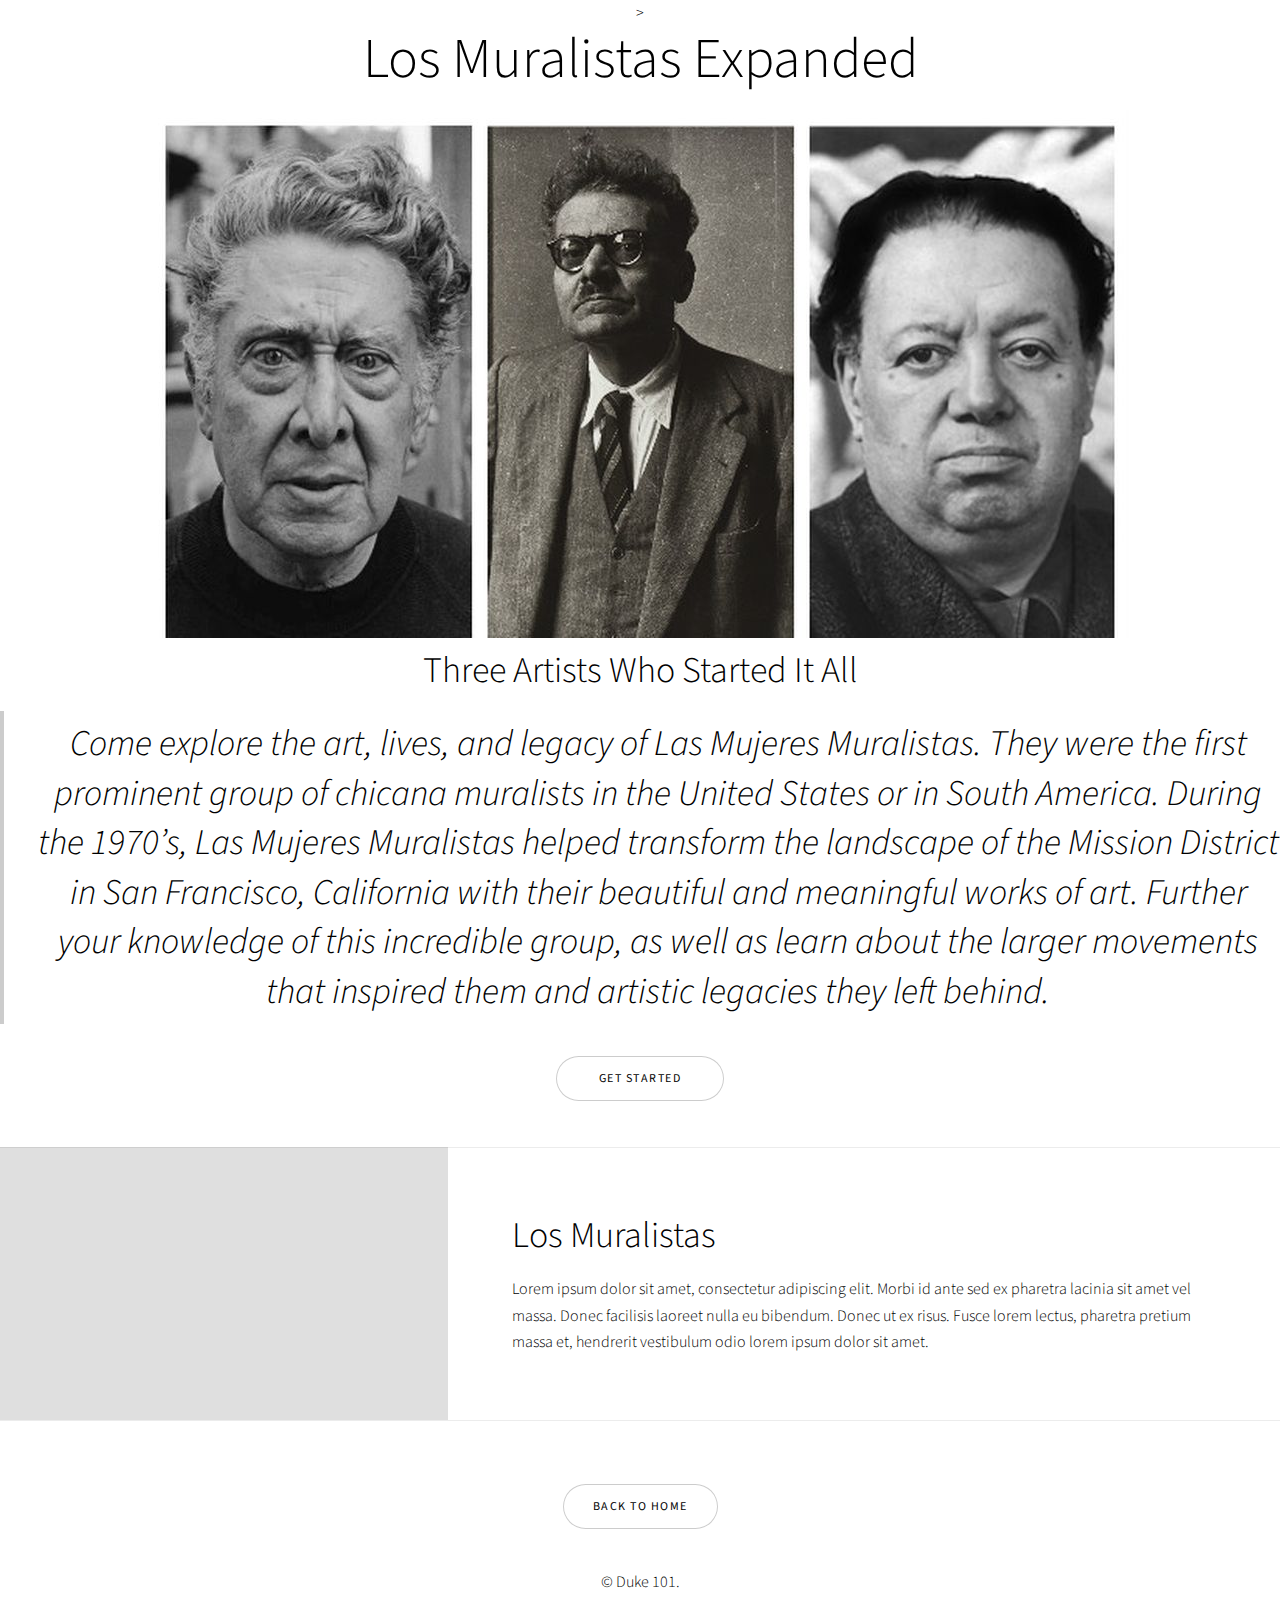
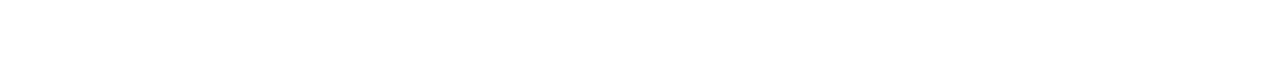
==== commit bc3447a7: "Update LosMuralistas.html" ====
--- a/LosMuralistas.html
+++ b/LosMuralistas.html
@@ -17,12 +17,29 @@
 		<!-- Wrapper -->
 			<div id="wrapper" class="divided">
 
+
+
 				<!-- One -->
-					<section class="banner style1 orient-left content-align-left image-position-right fullscreen onload-image-fade-in onload-content-fade-right">
+					<section class= "wrapper style1 align-center">
+
+					<!-- banner style1 orient-left content-align-left image-position-right fullscreen onload-image-fade-in onload-content-fade-right -->>
 						<div class="content">
 							<h1>Los Muralistas Expanded</h1>
+							<div class="image">
+								<img src="images/artists.jpg" alt="images/pic03.jpg" />
+							</div>
+
+							<!-- <section class="wrapper style1 align-center">
+								<div class="inner">
+									<div class="image">
+										<img src="images/Mural_1.jpg" alt="images/pic03.jpg" />
+									</div>
+								</div>
+							</section>  -->
+
+
 							<h2>Three Artists Who Started It All<h2>
-							<p class="major">Come  explore  the  art,  lives,  and  legacy  of  Las  Mujeres  Muralistas.  They  were  the  first  prominent  group  of  chicana  muralists  in  the  United  States  or  in  South  America.  During  the  1970’s,  Las  Mujeres  Muralistas helped  transform  the  landscape  of  the  Mission  District  in  San  Francisco,  California  with  their  beautiful  and  meaningful  works  of  art.  Further your knowledge of this incredible group, as well as learn about the larger movements that inspired them and artistic legacies they left behind.</p>
+							<blockquote class="major">Come  explore  the  art,  lives,  and  legacy  of  Las  Mujeres  Muralistas.  They  were  the  first  prominent  group  of  chicana  muralists  in  the  United  States  or  in  South  America.  During  the  1970’s,  Las  Mujeres  Muralistas helped  transform  the  landscape  of  the  Mission  District  in  San  Francisco,  California  with  their  beautiful  and  meaningful  works  of  art.  Further your knowledge of this incredible group, as well as learn about the larger movements that inspired them and artistic legacies they left behind.</blockquote>
 							 <!--<a href="https://html5up.net">HTML5 UP</a> and released for free under the <a href="https://html5up.net/license">Creative Commons</a>.</p> -->
 							<ul class="actions stacked">
 								<li><a href="#first" class="button big wide smooth-scroll-middle">Get Started</a></li>
@@ -39,9 +56,7 @@
 						<div class="content">
 							<h2>Los Muralistas</h2>
 							<p>Lorem ipsum dolor sit amet, consectetur adipiscing elit. Morbi id ante sed ex pharetra lacinia sit amet vel massa. Donec facilisis laoreet nulla eu bibendum. Donec ut ex risus. Fusce lorem lectus, pharetra pretium massa et, hendrerit vestibulum odio lorem ipsum dolor sit amet.</p>
-							<ul class="actions stacked">
-								<li><a href="index.html" class="button">Back to Home</a></li>
-							</ul>
+							
 						</div>
 						<div class="image">
 							<img src="images/artists.jpg" alt="" />
@@ -53,14 +68,17 @@
 				<!-- Footer -->
 					<footer class="wrapper style1 align-center">
 						<div class="inner">
-							<ul class="icons">
+							<!--<ul class="icons">
 								<li><a href="#" class="icon brands style2 fa-twitter"><span class="label">Twitter</span></a></li>
 								<li><a href="#" class="icon brands style2 fa-facebook-f"><span class="label">Facebook</span></a></li>
 								<li><a href="#" class="icon brands style2 fa-instagram"><span class="label">Instagram</span></a></li>
 								<li><a href="#" class="icon brands style2 fa-linkedin-in"><span class="label">LinkedIn</span></a></li>
 								<li><a href="#" class="icon style2 fa-envelope"><span class="label">Email</span></a></li>
+							</ul> -->
+							<ul class="actions stacked">
+								<li><a href="index.html" class="button">Back to Home</a></li>
 							</ul>
-							<p>&copy; Untitled. Design: <a href="https://html5up.net">HTML5 UP</a>.</p>
+							<p>&copy; Duke 101</a>.</p>
 						</div>
 					</footer>
 
@@ -76,4 +94,4 @@
 			<script src="assets/js/main.js"></script>
 
 	</body>
-</html>+</html>
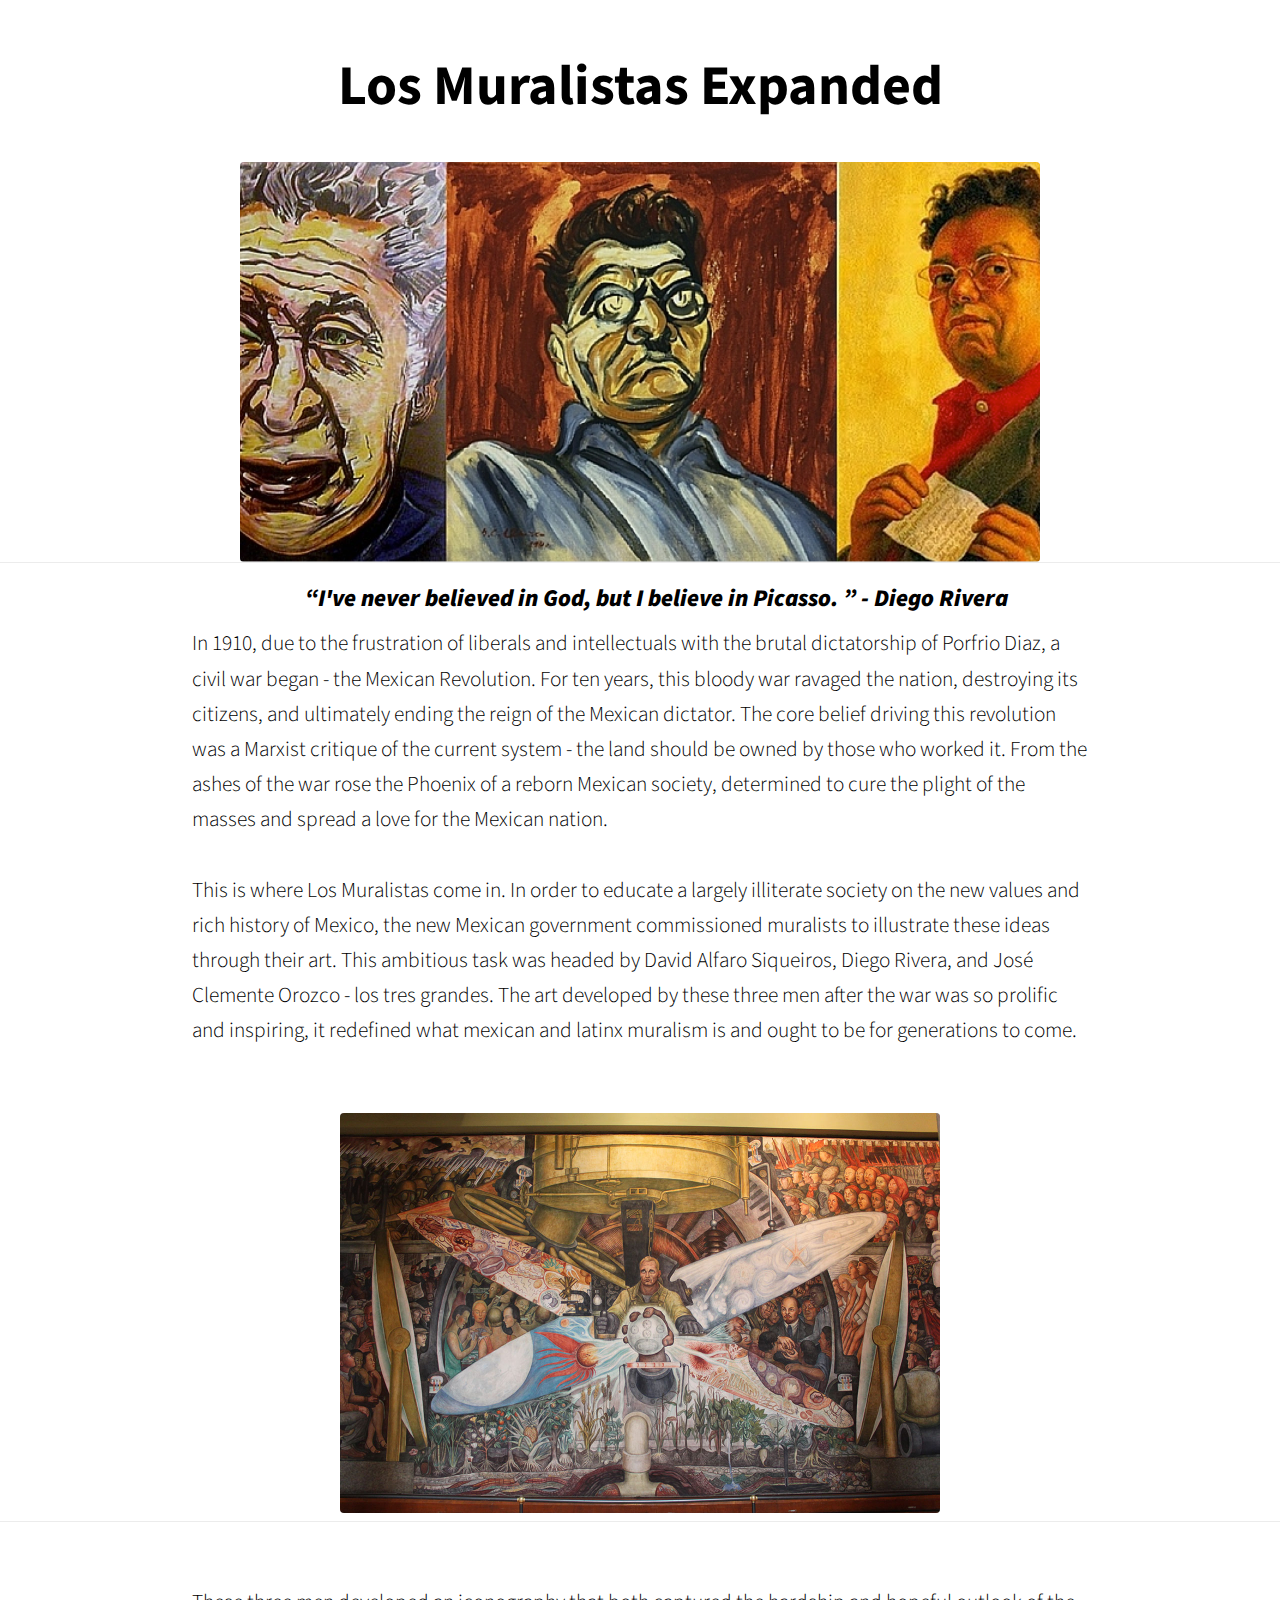
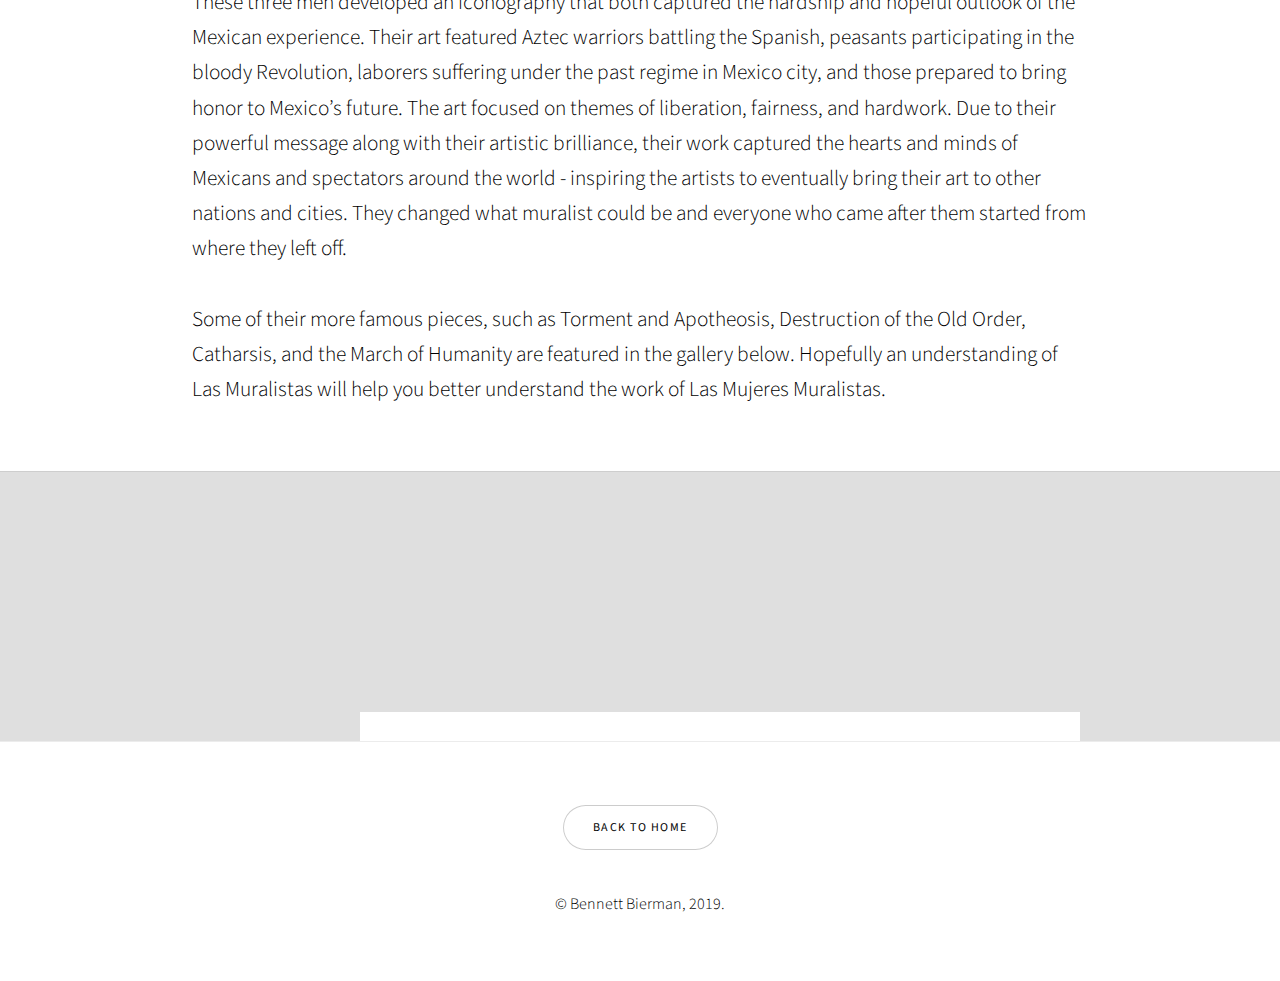
==== commit e0c66165: "Update LosMuralistas.html" ====
--- a/LosMuralistas.html
+++ b/LosMuralistas.html
@@ -17,51 +17,110 @@
 		<!-- Wrapper -->
 			<div id="wrapper" class="divided">
 
+				<!-- One -->
+					<section class= "align-center banner onload-content-fade-right content">
+						<br>
+						<br>
+						<div class="content">
+							<h1>Los Muralistas Expanded</h1>
+							<br>
+							<div class="image">
+								<img class = "card1__image" src="images/david.png"/>
+							</div>
+							<blockquote class="major">“I've never believed in God, but I believe in Picasso. ” - Diego Rivera </blockquote>
+						</div>
+					</section>
 
 
-				<!-- One -->
-					<section class= "wrapper style1 align-center">
+				<!-- Two -->
+				<section>
+					<p class = "banner style3 content-align-left"> In 1910, due to the frustration of liberals and intellectuals with the brutal dictatorship of Porfrio Diaz, a civil war began - the Mexican Revolution.  For ten years, this bloody war ravaged the nation, destroying its citizens, and ultimately ending the reign of the Mexican dictator.  The core belief driving this revolution was a Marxist critique of the current system - the land should be owned by those who worked it.  From the ashes of the war rose the Phoenix of a reborn Mexican society, determined to cure the plight of the masses and spread a love for the Mexican nation. 
+					<br>
+					<br>
+					This is where Los Muralistas come in.  In order to educate a largely illiterate society on the new values and rich history of Mexico, the new Mexican government commissioned muralists to illustrate these ideas through their art. This ambitious task was headed by David Alfaro Siqueiros, Diego Rivera, and José Clemente Orozco - los tres grandes.  The art developed by these three men after the war was so prolific and inspiring, it redefined what mexican and latinx muralism is and ought to be for generations to come.  </p>
 
-					<!-- banner style1 orient-left content-align-left image-position-right fullscreen onload-image-fade-in onload-content-fade-right -->>
-						<div class="content">
-							<h1>Los Muralistas Expanded</h1>
+
+						<div class=" align-center banner onload-content-fade-righ content">
 							<div class="image">
-								<img src="images/artists.jpg" alt="images/pic03.jpg" />
+								<img class = "card2__image" src="images/butterfly.jpg"/>
+							</div>
+						</div>
+
+				</section>
+
+				<section>
+					<p class = "banner style3 content-align-left"> 
+						These three men developed an iconography that both captured the hardship and hopeful outlook of the Mexican experience.   Their art featured Aztec warriors battling the Spanish, peasants participating in the bloody Revolution, laborers suffering under the past regime in Mexico city, and those prepared to bring honor to Mexico’s future.  The art focused on themes of liberation, fairness, and hardwork.  Due to their powerful message along with their artistic brilliance, their work captured the hearts and minds of Mexicans and spectators around the world - inspiring the artists to eventually bring their art to other nations and cities.  They changed what muralist could be and everyone who came after them started from where they left off.
+						<br>
+						<br>
+						Some of their more famous pieces, such as Torment and Apotheosis, Destruction of the Old Order, Catharsis, and the March of Humanity are featured in the gallery below.  Hopefully an understanding of Las Muralistas will help you better understand the work of Las Mujeres Muralistas. 
+					</p>
+				</section>
+
+
+
+				<div class="gallery style2 medium lightbox onscroll-fade-in">
+								<article>
+									<a href="images/catharsis.jpg" class="image">
+										<img src="images/catharsis.jpg" alt="" />
+									</a>
+									<div class="caption">
+										<h3>Catharsis</h3>
+										<ul class="actions fixed">
+											<li><span class="button small">Enlarge</span></li>
+										</ul>
+									</div>
+								</article>
+								<article>
+									<a href="images/march.jpg" class="image">
+										<img src="images/march.jpg" alt="" />
+									</a>
+									<div class="caption">
+										<h3>Revolución Mexicana</h3>
+										<ul class="actions fixed">
+											<li><span class="button small">Enlarge</span></li>
+										</ul>
+									</div>
+								</article>
+								<article>
+									<a href="images/torment.jpg" class="image">
+										<img src="images/torment.jpg" alt="" />
+									</a>
+									<div class="caption">
+										<h3>Torment and Apotheosis</h3>
+										<ul class="actions fixed">
+											<li><span class="button small">Enlarge</span></li>
+										</ul>
+									</div>
+								</article>
+								<article>
+									<a href="images/polyform.jpg" class="image">
+										<img src="images/polyform.jpg" alt="" />
+									</a>
+									<div class="caption">
+										<h3>Polyform Siqueiros</h3>
+										<ul class="actions fixed">
+											<li><span class="button small">Enlarge</span></li>
+										</ul>
+									</div>
+								</article>
+								<article>
+									<a href="images/freeingslaves.jpg" class="image">
+										<img src="images/freeingslaves.jpg" alt="" />
+									</a>
+									<div class="caption">
+										<h3>Miguel Hidalgo Abolishing Slavery</h3>
+										<ul class="actions fixed">
+											<li><span class="button small">Enlarge</span></li>
+										</ul>
+									</div>
+								</article>
+								
 							</div>
 
-							<!-- <section class="wrapper style1 align-center">
-								<div class="inner">
-									<div class="image">
-										<img src="images/Mural_1.jpg" alt="images/pic03.jpg" />
-									</div>
-								</div>
-							</section>  -->
+					</section>
+	
 
-
-							<h2>Three Artists Who Started It All<h2>
-							<blockquote class="major">Come  explore  the  art,  lives,  and  legacy  of  Las  Mujeres  Muralistas.  They  were  the  first  prominent  group  of  chicana  muralists  in  the  United  States  or  in  South  America.  During  the  1970’s,  Las  Mujeres  Muralistas helped  transform  the  landscape  of  the  Mission  District  in  San  Francisco,  California  with  their  beautiful  and  meaningful  works  of  art.  Further your knowledge of this incredible group, as well as learn about the larger movements that inspired them and artistic legacies they left behind.</blockquote>
-							 <!--<a href="https://html5up.net">HTML5 UP</a> and released for free under the <a href="https://html5up.net/license">Creative Commons</a>.</p> -->
-							<ul class="actions stacked">
-								<li><a href="#first" class="button big wide smooth-scroll-middle">Get Started</a></li>
-							</ul>
-						</div>
-						<!-- One 
-						<div class="image">
-							<img src="images/Mural_1.jpg" alt="" />
-						</div> -->
-					</section>
-
-				<!-- Two -->
-					<section class="spotlight style1 orient-right content-align-left image-position-center onscroll-image-fade-in" id="first">
-						<div class="content">
-							<h2>Los Muralistas</h2>
-							<p>Lorem ipsum dolor sit amet, consectetur adipiscing elit. Morbi id ante sed ex pharetra lacinia sit amet vel massa. Donec facilisis laoreet nulla eu bibendum. Donec ut ex risus. Fusce lorem lectus, pharetra pretium massa et, hendrerit vestibulum odio lorem ipsum dolor sit amet.</p>
-							
-						</div>
-						<div class="image">
-							<img src="images/artists.jpg" alt="" />
-						</div>
-					</section>
 
 				
 
@@ -78,11 +137,13 @@
 							<ul class="actions stacked">
 								<li><a href="index.html" class="button">Back to Home</a></li>
 							</ul>
-							<p>&copy; Duke 101</a>.</p>
+							<p>&copy; Bennett Bierman, 2019</a>.</p>
 						</div>
 					</footer>
 
 			</div>
+
+
 
 		<!-- Scripts -->
 			<script src="assets/js/jquery.min.js"></script>
--- a/assets/css/main.css
+++ b/assets/css/main.css
@@ -241,10 +241,14 @@
 	}
 
 	blockquote {
-		border-left: solid 4px;
+		border-left: solid 0px;
 		font-style: italic;
 		margin: 0 0 2rem 0;
 		padding: 0.5rem 0 0.5rem 2rem;
+		margin: 0rem 0rem 0rem 0rem;
+		margin-left:15%;
+		margin-right:15%;
+		margin-bottom: -5%;
 	}
 
 	code {
@@ -291,6 +295,8 @@
 		text-align: right;
 	}
 
+
+
 	@media screen and (max-width: 736px) {
 
 		p.major {
@@ -313,6 +319,7 @@
 			font-size: 1rem;
 		}
 
+
 	}
 
 	input, select, textarea {
@@ -337,6 +344,8 @@
 
 	blockquote {
 		border-left-color: rgba(0, 0, 0, 0.2);
+		font-size: 1.5rem;;
+		font-weight: 1000;
 	}
 
 	code {
@@ -347,6 +356,7 @@
 	hr {
 		border-bottom-color: rgba(0, 0, 0, 0.2);
 	}
+
 
 /* Row */
 
@@ -2236,6 +2246,16 @@
 				background-color: #1ebdd1;
 			}
 
+/*ball*/
+#ball {
+	height: 100px;
+	width: 100px;
+	padding: 100px;
+	margin: 100px;
+	border: 1px solid black;
+	background-image: url(https://icatcare.org/app/uploads/2018/06/Layer-1704-1920x840.jpg);
+}
+
 /* Form */
 
 	form {
@@ -3028,6 +3048,52 @@
 		background-color: transparent;
 	}
 
+	.image.poopy{
+		width: 100%;
+		height: 5%;
+	}
+
+/* Bennett Shit */
+
+.card1__image{
+	width: 800px;
+	height: 400px;
+	object-fit: cover;
+
+}
+
+.card2__image{
+	width: 600px;
+	height: 400px;
+	object-fit: cover;
+}
+
+.float_img_right{
+	float: right;
+	clear: right;
+	margin-left: 10px;
+	margin-bottom: 5px;
+	padding: 2px;
+}
+
+.float_img_left{
+	float: left;
+	clear: left;
+	margin-right: 10px;
+	margin-bottom: 5px;
+	padding: 2px;
+}
+
+.p_pad{
+	margin:100px;
+}
+
+.p_size{
+	font-size: 16pt;
+}
+
+
+
 /* Banner (transitions) */
 
 	.banner.onload-content-fade-up .content {
@@ -3939,6 +4005,8 @@
 
 		}
 
+		I was here
+
 		.banner.style3.fullscreen {
 			min-height: 100vh;
 		}
@@ -3983,6 +4051,16 @@
 
 		.banner.style3.content-align-right {
 			text-align: right;
+		}
+
+
+
+		.banner.style3.content-align-left {
+			text-align: left;
+			font-size: 16pt;
+			/*text-indent: 2em;*/
+			margin-left: 10%;
+			margin-right: 10%;
 		}
 
 		.banner.style3.image-position-left .image img {
@@ -8247,6 +8325,11 @@
 		border-top-color: rgba(0, 0, 0, 0.2);
 	}
 
+	h1 {
+	
+		font-weight: bold;
+	}
+
 /* Wrapper */
 
 	#wrapper {
@@ -8600,4 +8683,4 @@
 
 			#wrapper.divided > .invert:first-child {
 				box-shadow: none !important;
-			}+			}
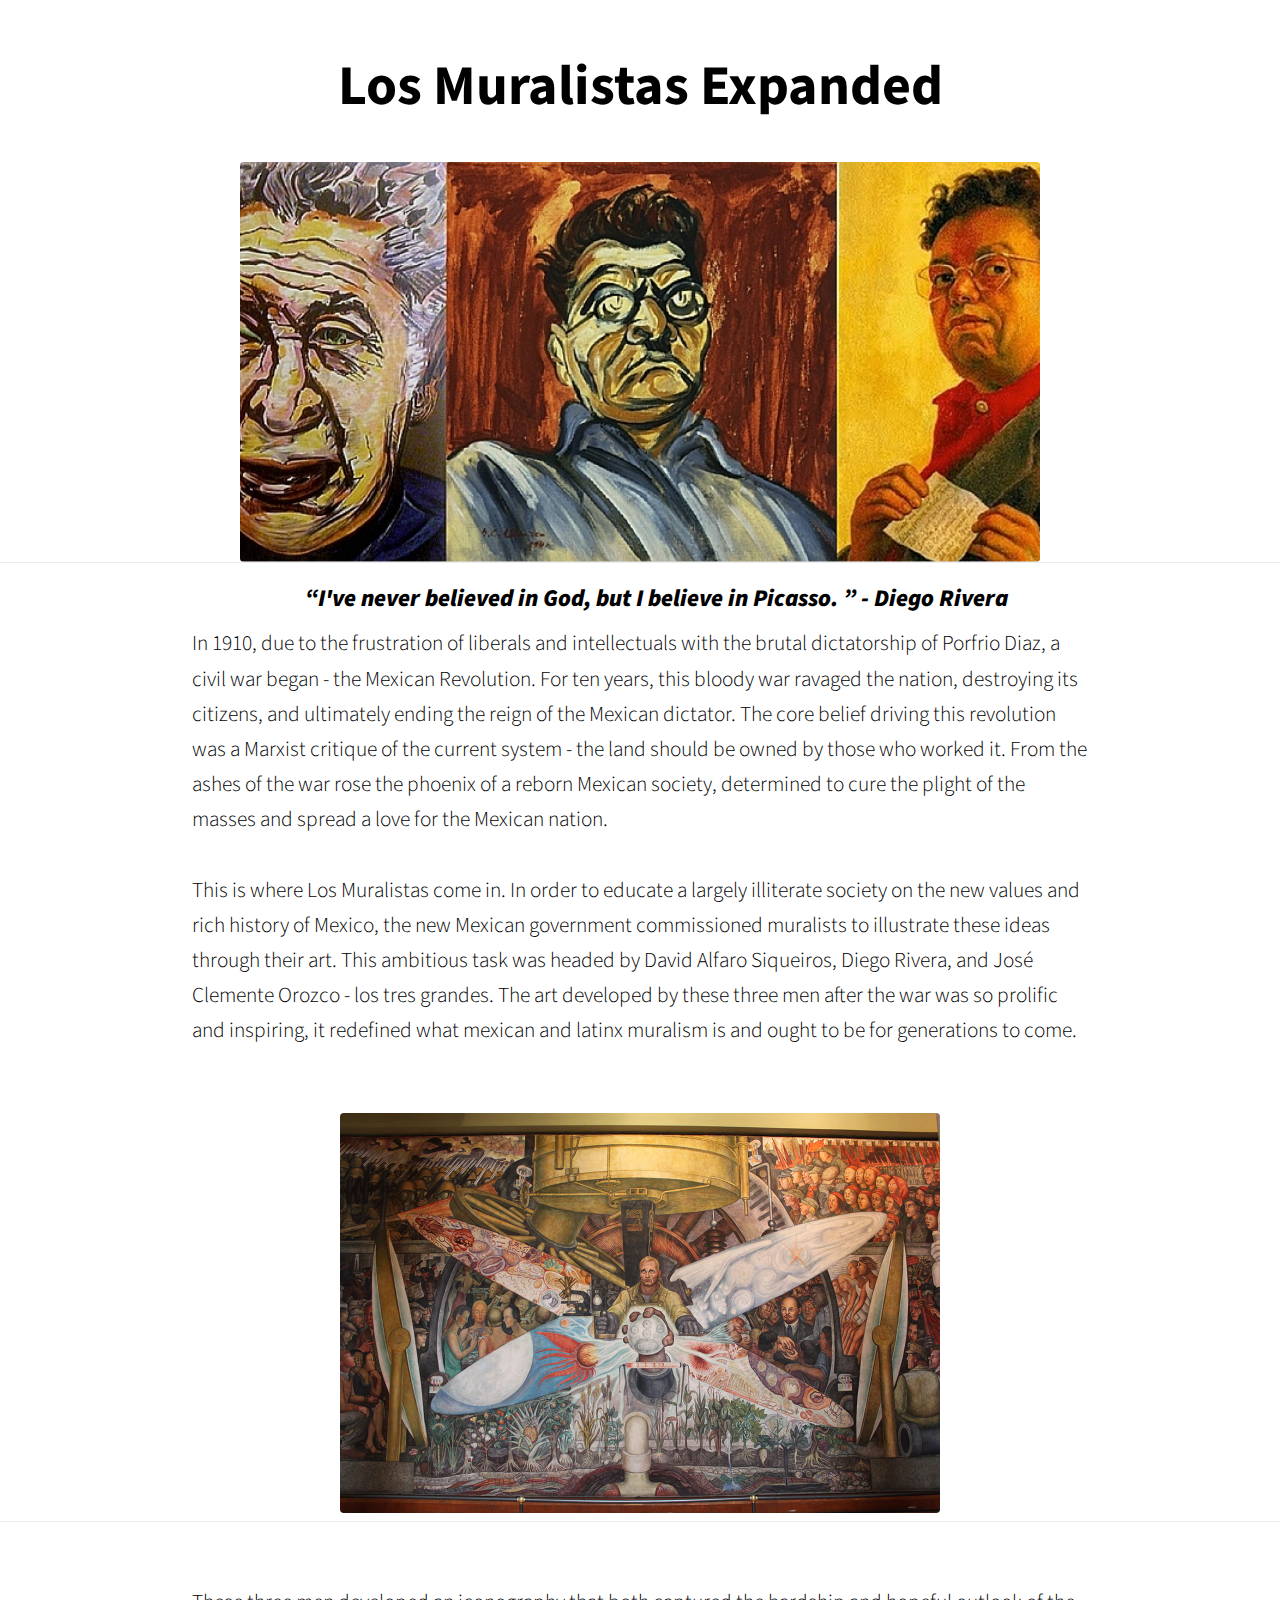
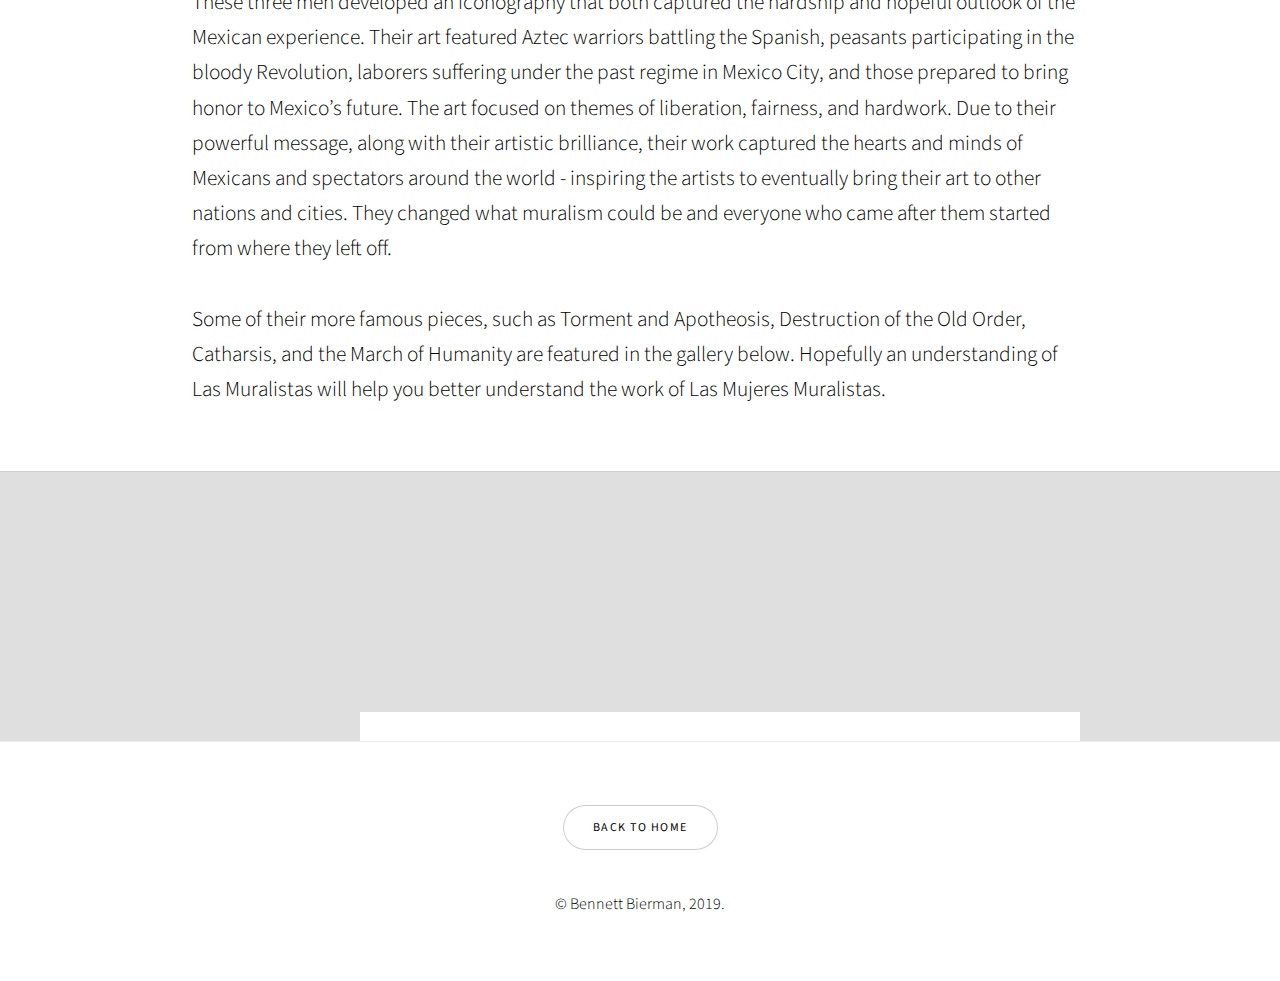
==== commit 35a67ccd: "Update LosMuralistas.html" ====
--- a/LosMuralistas.html
+++ b/LosMuralistas.html
@@ -34,7 +34,7 @@
 
 				<!-- Two -->
 				<section>
-					<p class = "banner style3 content-align-left"> In 1910, due to the frustration of liberals and intellectuals with the brutal dictatorship of Porfrio Diaz, a civil war began - the Mexican Revolution.  For ten years, this bloody war ravaged the nation, destroying its citizens, and ultimately ending the reign of the Mexican dictator.  The core belief driving this revolution was a Marxist critique of the current system - the land should be owned by those who worked it.  From the ashes of the war rose the Phoenix of a reborn Mexican society, determined to cure the plight of the masses and spread a love for the Mexican nation. 
+					<p class = "banner style3 content-align-left"> In 1910, due to the frustration of liberals and intellectuals with the brutal dictatorship of Porfrio Diaz, a civil war began - the Mexican Revolution.  For ten years, this bloody war ravaged the nation, destroying its citizens, and ultimately ending the reign of the Mexican dictator.  The core belief driving this revolution was a Marxist critique of the current system - the land should be owned by those who worked it.  From the ashes of the war rose the phoenix of a reborn Mexican society, determined to cure the plight of the masses and spread a love for the Mexican nation. 
 					<br>
 					<br>
 					This is where Los Muralistas come in.  In order to educate a largely illiterate society on the new values and rich history of Mexico, the new Mexican government commissioned muralists to illustrate these ideas through their art. This ambitious task was headed by David Alfaro Siqueiros, Diego Rivera, and José Clemente Orozco - los tres grandes.  The art developed by these three men after the war was so prolific and inspiring, it redefined what mexican and latinx muralism is and ought to be for generations to come.  </p>
@@ -50,7 +50,7 @@
 
 				<section>
 					<p class = "banner style3 content-align-left"> 
-						These three men developed an iconography that both captured the hardship and hopeful outlook of the Mexican experience.   Their art featured Aztec warriors battling the Spanish, peasants participating in the bloody Revolution, laborers suffering under the past regime in Mexico city, and those prepared to bring honor to Mexico’s future.  The art focused on themes of liberation, fairness, and hardwork.  Due to their powerful message along with their artistic brilliance, their work captured the hearts and minds of Mexicans and spectators around the world - inspiring the artists to eventually bring their art to other nations and cities.  They changed what muralist could be and everyone who came after them started from where they left off.
+						These three men developed an iconography that both captured the hardship and hopeful outlook of the Mexican experience.   Their art featured Aztec warriors battling the Spanish, peasants participating in the bloody Revolution, laborers suffering under the past regime in Mexico City, and those prepared to bring honor to Mexico’s future.  The art focused on themes of liberation, fairness, and hardwork.  Due to their powerful message, along with their artistic brilliance, their work captured the hearts and minds of Mexicans and spectators around the world - inspiring the artists to eventually bring their art to other nations and cities.  They changed what muralism could be and everyone who came after them started from where they left off.
 						<br>
 						<br>
 						Some of their more famous pieces, such as Torment and Apotheosis, Destruction of the Old Order, Catharsis, and the March of Humanity are featured in the gallery below.  Hopefully an understanding of Las Muralistas will help you better understand the work of Las Mujeres Muralistas. 
